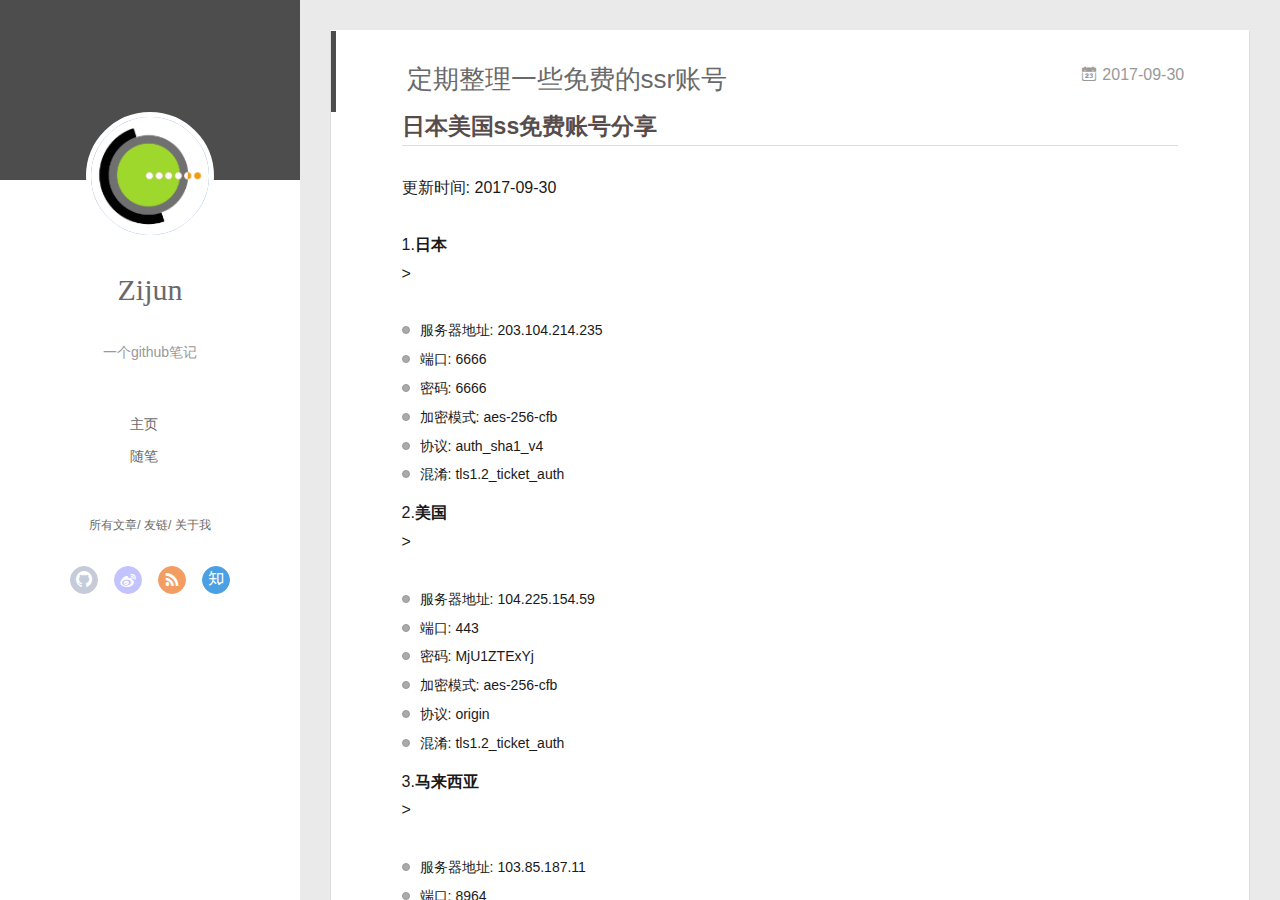
==== index.html @ 768ba84d "Site updated: 2017-09-30 10:53:04" ====
<!DOCTYPE html>
<html>
<head>
  <meta charset="utf-8">
  
  <meta name="renderer" content="webkit">
  <meta http-equiv="X-UA-Compatible" content="IE=edge" >
  <link rel="dns-prefetch" href="http://zijun.space">
  <title>Zijun&#39;s Blog</title>
  <meta name="viewport" content="width=device-width, initial-scale=1, maximum-scale=1">
  <meta name="description" content="日常技术分享">
<meta property="og:type" content="website">
<meta property="og:title" content="Zijun&#39;s Blog">
<meta property="og:url" content="http://zijun.space/index.html">
<meta property="og:site_name" content="Zijun&#39;s Blog">
<meta property="og:description" content="日常技术分享">
<meta name="twitter:card" content="summary">
<meta name="twitter:title" content="Zijun&#39;s Blog">
<meta name="twitter:description" content="日常技术分享">
  
    <link rel="alternative" href="/atom.xml" title="Zijun&#39;s Blog" type="application/atom+xml">
  
  
    <link rel="icon" href="/favicon.png">
  
  <link rel="stylesheet" type="text/css" href="/./main.507b3a.css">
  <style type="text/css">
  
    #container.show {
      background: linear-gradient(200deg,#a0cfe4,#e8c37e);
    }
  </style>
  

  

</head>

<body>
  <div id="container" q-class="show:isCtnShow">
    <canvas id="anm-canvas" class="anm-canvas"></canvas>
    <div class="left-col" q-class="show:isShow">
      
<div class="overlay" style="background: #4d4d4d"></div>
<div class="intrude-less">
	<header id="header" class="inner">
		<a href="" class="profilepic">
			<img src="/images/avatar.png" class="js-avatar">
		</a>
		<hgroup>
		  <h1 class="header-author"><a href="">Zijun</a></h1>
		</hgroup>
		
		<p class="header-subtitle">一个github笔记</p>
		

		<nav class="header-menu">
			<ul>
			
				<li><a href="/">主页</a></li>
	        
				<li><a href="/tags/随笔/">随笔</a></li>
	        
			</ul>
		</nav>
		<nav class="header-smart-menu">
    		
    			
    			<a q-on="click: openSlider(e, 'innerArchive')" href="javascript:void(0)">所有文章</a>
    			
            
    			
    			<a q-on="click: openSlider(e, 'friends')" href="javascript:void(0)">友链</a>
    			
            
    			
    			<a q-on="click: openSlider(e, 'aboutme')" href="javascript:void(0)">关于我</a>
    			
            
		</nav>
		<nav class="header-nav">
			<div class="social">
				
					<a class="github" target="_blank" href="#" title="github"><i class="icon-github"></i></a>
		        
					<a class="weibo" target="_blank" href="#" title="weibo"><i class="icon-weibo"></i></a>
		        
					<a class="rss" target="_blank" href="#" title="rss"><i class="icon-rss"></i></a>
		        
					<a class="zhihu" target="_blank" href="#" title="zhihu"><i class="icon-zhihu"></i></a>
		        
			</div>
		</nav>
	</header>		
</div>

    </div>
    <div class="mid-col" q-class="show:isShow,hide:isShow|isFalse">
      
<nav id="mobile-nav">
  	<div class="overlay js-overlay" style="background: #4d4d4d"></div>
	<div class="btnctn js-mobile-btnctn">
  		<div class="slider-trigger list" q-on="click: openSlider(e)"><i class="icon icon-sort"></i></div>
	</div>
	<div class="intrude-less">
		<header id="header" class="inner">
			<div class="profilepic">
				<img src="/images/avatar.png" class="js-avatar">
			</div>
			<hgroup>
			  <h1 class="header-author js-header-author">Zijun</h1>
			</hgroup>
			
			<p class="header-subtitle"><i class="icon icon-quo-left"></i>一个github笔记<i class="icon icon-quo-right"></i></p>
			
			
			
				
			
				
			
			
			
			<nav class="header-nav">
				<div class="social">
					
						<a class="github" target="_blank" href="#" title="github"><i class="icon-github"></i></a>
			        
						<a class="weibo" target="_blank" href="#" title="weibo"><i class="icon-weibo"></i></a>
			        
						<a class="rss" target="_blank" href="#" title="rss"><i class="icon-rss"></i></a>
			        
						<a class="zhihu" target="_blank" href="#" title="zhihu"><i class="icon-zhihu"></i></a>
			        
				</div>
			</nav>

			<nav class="header-menu js-header-menu">
				<ul style="width: 50%">
				
				
					<li style="width: 50%"><a href="/">主页</a></li>
		        
					<li style="width: 50%"><a href="/tags/随笔/">随笔</a></li>
		        
				</ul>
			</nav>
		</header>				
	</div>
	<div class="mobile-mask" style="display:none" q-show="isShow"></div>
</nav>

      <div id="wrapper" class="body-wrap">
        <div class="menu-l">
          <div class="canvas-wrap">
            <canvas data-colors="#eaeaea" data-sectionHeight="100" data-contentId="js-content" id="myCanvas1" class="anm-canvas"></canvas>
          </div>
          <div id="js-content" class="content-ll">
            
  
    <article id="post-my-first-post" class="article article-type-post  article-index" itemscope itemprop="blogPost">
  <div class="article-inner">
    
      <header class="article-header">
        
  
    <h1 itemprop="name">
      <a class="article-title" href="/2017/09/30/my-first-post/">定期整理一些免费的ssr账号</a>
    </h1>
  

        
        <a href="/2017/09/30/my-first-post/" class="archive-article-date">
  	<time datetime="2017-09-30T03:11:00.000Z" itemprop="datePublished"><i class="icon-calendar icon"></i>2017-09-30</time>
</a>
        
      </header>
    
    <div class="article-entry" itemprop="articleBody">
      
        <h2 id="日本美国ss免费账号分享"><a href="#日本美国ss免费账号分享" class="headerlink" title="日本美国ss免费账号分享"></a>日本美国ss免费账号分享</h2><p>更新时间: 2017-09-30</p>
<p>1.<strong>日本</strong><br>&gt;</p>
<ul>
<li>服务器地址: 203.104.214.235</li>
<li>端口: 6666</li>
<li>密码: 6666</li>
<li>加密模式: aes-256-cfb</li>
<li>协议: auth_sha1_v4</li>
<li>混淆: tls1.2_ticket_auth</li>
</ul>
<p>2.<strong>美国</strong><br>&gt;</p>
<ul>
<li>服务器地址: 104.225.154.59</li>
<li>端口: 443</li>
<li>密码: MjU1ZTExYj</li>
<li>加密模式: aes-256-cfb</li>
<li>协议: origin</li>
<li>混淆: tls1.2_ticket_auth</li>
</ul>
<p>3.<strong>马来西亚</strong><br>&gt;</p>
<ul>
<li>服务器地址: 103.85.187.11</li>
<li>端口: 8964</li>
<li>密码: AtarashiiSekai</li>
<li>加密模式: none</li>
<li>协议: auth_chain_a</li>
<li>混淆: tls1.2_ticket_auth</li>
</ul>
<p>4.<strong>印度</strong><br>&gt;</p>
<ul>
<li>服务器地址: 139.59.94.93</li>
<li>端口: 8787</li>
<li>密码: ShitMind</li>
<li>加密模式: aes-256-cfb</li>
<li>协议: auth_sha1_v4</li>
<li>混淆: tls1.2_ticket_auth</li>
</ul>
<p>5.<strong>荷兰</strong><br>&gt;</p>
<ul>
<li>服务器地址: 146.185.135.36</li>
<li>端口: 8787</li>
<li>密码: ShitMind</li>
<li>加密模式: aes-256-cfb</li>
<li>协议: auth_sha1_v4</li>
<li>混淆: tls1.2_ticket_auth</li>
</ul>

      

      
    </div>
    <div class="article-info article-info-index">
      
      
	<div class="article-tag tagcloud">
		<i class="icon-price-tags icon"></i>
		<ul class="article-tag-list">
			 
        		<li class="article-tag-list-item">
        			<a href="javascript:void(0)" class="js-tag article-tag-list-link color3">vpn,ssr</a>
        		</li>
      		
		</ul>
	</div>

      

      
        <p class="article-more-link">
          <a class="article-more-a" href="/2017/09/30/my-first-post/">展开全文 >></a>
        </p>
      

      
      <div class="clearfix"></div>
    </div>
  </div>
</article>

<aside class="wrap-side-operation">
    <div class="mod-side-operation">
        
        <div class="jump-container" id="js-jump-container" style="display:none;">
            <a href="javascript:void(0)" class="mod-side-operation__jump-to-top">
                <i class="icon-font icon-back"></i>
            </a>
            <div id="js-jump-plan-container" class="jump-plan-container" style="top: -11px;">
                <i class="icon-font icon-plane jump-plane"></i>
            </div>
        </div>
        
        
    </div>
</aside>




  
    <article id="post-hello-world" class="article article-type-post  article-index" itemscope itemprop="blogPost">
  <div class="article-inner">
    
      <header class="article-header">
        
  
    <h1 itemprop="name">
      <a class="article-title" href="/2017/09/21/hello-world/">Hello World</a>
    </h1>
  

        
        <a href="/2017/09/21/hello-world/" class="archive-article-date">
  	<time datetime="2017-09-21T01:28:48.505Z" itemprop="datePublished"><i class="icon-calendar icon"></i>2017-09-21</time>
</a>
        
      </header>
    
    <div class="article-entry" itemprop="articleBody">
      
        <p>Welcome to <a href="https://hexo.io/" target="_blank" rel="external">Hexo</a>! This is your very first post. Check <a href="https://hexo.io/docs/" target="_blank" rel="external">documentation</a> for more info. If you get any problems when using Hexo, you can find the answer in <a href="https://hexo.io/docs/troubleshooting.html" target="_blank" rel="external">troubleshooting</a> or you can ask me on <a href="https://github.com/hexojs/hexo/issues" target="_blank" rel="external">GitHub</a>.</p>
<h2 id="Quick-Start"><a href="#Quick-Start" class="headerlink" title="Quick Start"></a>Quick Start</h2><h3 id="Create-a-new-post"><a href="#Create-a-new-post" class="headerlink" title="Create a new post"></a>Create a new post</h3><figure class="highlight bash"><table><tr><td class="gutter"><pre><div class="line">1</div></pre></td><td class="code"><pre><div class="line">$ hexo new <span class="string">"My New Post"</span></div></pre></td></tr></table></figure>
<p>More info: <a href="https://hexo.io/docs/writing.html" target="_blank" rel="external">Writing</a></p>
<h3 id="Run-server"><a href="#Run-server" class="headerlink" title="Run server"></a>Run server</h3><figure class="highlight bash"><table><tr><td class="gutter"><pre><div class="line">1</div></pre></td><td class="code"><pre><div class="line">$ hexo server</div></pre></td></tr></table></figure>
<p>More info: <a href="https://hexo.io/docs/server.html" target="_blank" rel="external">Server</a></p>
<h3 id="Generate-static-files"><a href="#Generate-static-files" class="headerlink" title="Generate static files"></a>Generate static files</h3><figure class="highlight bash"><table><tr><td class="gutter"><pre><div class="line">1</div></pre></td><td class="code"><pre><div class="line">$ hexo generate</div></pre></td></tr></table></figure>
<p>More info: <a href="https://hexo.io/docs/generating.html" target="_blank" rel="external">Generating</a></p>
<h3 id="Deploy-to-remote-sites"><a href="#Deploy-to-remote-sites" class="headerlink" title="Deploy to remote sites"></a>Deploy to remote sites</h3><figure class="highlight bash"><table><tr><td class="gutter"><pre><div class="line">1</div></pre></td><td class="code"><pre><div class="line">$ hexo deploy</div></pre></td></tr></table></figure>
<p>More info: <a href="https://hexo.io/docs/deployment.html" target="_blank" rel="external">Deployment</a></p>

      

      
    </div>
    <div class="article-info article-info-index">
      
      
      

      
        <p class="article-more-link">
          <a class="article-more-a" href="/2017/09/21/hello-world/">展开全文 >></a>
        </p>
      

      
      <div class="clearfix"></div>
    </div>
  </div>
</article>

<aside class="wrap-side-operation">
    <div class="mod-side-operation">
        
        <div class="jump-container" id="js-jump-container" style="display:none;">
            <a href="javascript:void(0)" class="mod-side-operation__jump-to-top">
                <i class="icon-font icon-back"></i>
            </a>
            <div id="js-jump-plan-container" class="jump-plan-container" style="top: -11px;">
                <i class="icon-font icon-plane jump-plane"></i>
            </div>
        </div>
        
        
    </div>
</aside>




  
  


          </div>
        </div>
      </div>
      <footer id="footer">
  <div class="outer">
    <div id="footer-info">
    	<div class="footer-left">
    		&copy; 2017 Zijun
    	</div>
      	<div class="footer-right">
      		<a href="http://hexo.io/" target="_blank">Hexo</a>  Theme <a href="https://github.com/litten/hexo-theme-yilia" target="_blank">Yilia</a> by Litten
      	</div>
    </div>
  </div>
</footer>
    </div>
    <script>
	var yiliaConfig = {
		mathjax: false,
		isHome: true,
		isPost: false,
		isArchive: false,
		isTag: false,
		isCategory: false,
		open_in_new: false,
		toc_hide_index: true,
		root: "/",
		innerArchive: true,
		showTags: false
	}
</script>

<script>!function(t){function n(e){if(r[e])return r[e].exports;var i=r[e]={exports:{},id:e,loaded:!1};return t[e].call(i.exports,i,i.exports,n),i.loaded=!0,i.exports}var r={};n.m=t,n.c=r,n.p="./",n(0)}([function(t,n,r){r(195),t.exports=r(191)},function(t,n,r){var e=r(3),i=r(52),o=r(27),u=r(28),c=r(53),f="prototype",a=function(t,n,r){var s,l,h,v,p=t&a.F,d=t&a.G,y=t&a.S,g=t&a.P,b=t&a.B,m=d?e:y?e[n]||(e[n]={}):(e[n]||{})[f],x=d?i:i[n]||(i[n]={}),w=x[f]||(x[f]={});d&&(r=n);for(s in r)l=!p&&m&&void 0!==m[s],h=(l?m:r)[s],v=b&&l?c(h,e):g&&"function"==typeof h?c(Function.call,h):h,m&&u(m,s,h,t&a.U),x[s]!=h&&o(x,s,v),g&&w[s]!=h&&(w[s]=h)};e.core=i,a.F=1,a.G=2,a.S=4,a.P=8,a.B=16,a.W=32,a.U=64,a.R=128,t.exports=a},function(t,n,r){var e=r(6);t.exports=function(t){if(!e(t))throw TypeError(t+" is not an object!");return t}},function(t,n){var r=t.exports="undefined"!=typeof window&&window.Math==Math?window:"undefined"!=typeof self&&self.Math==Math?self:Function("return this")();"number"==typeof __g&&(__g=r)},function(t,n){t.exports=function(t){try{return!!t()}catch(t){return!0}}},function(t,n){var r=t.exports="undefined"!=typeof window&&window.Math==Math?window:"undefined"!=typeof self&&self.Math==Math?self:Function("return this")();"number"==typeof __g&&(__g=r)},function(t,n){t.exports=function(t){return"object"==typeof t?null!==t:"function"==typeof t}},function(t,n,r){var e=r(126)("wks"),i=r(76),o=r(3).Symbol,u="function"==typeof o;(t.exports=function(t){return e[t]||(e[t]=u&&o[t]||(u?o:i)("Symbol."+t))}).store=e},function(t,n){var r={}.hasOwnProperty;t.exports=function(t,n){return r.call(t,n)}},function(t,n,r){var e=r(94),i=r(33);t.exports=function(t){return e(i(t))}},function(t,n,r){t.exports=!r(4)(function(){return 7!=Object.defineProperty({},"a",{get:function(){return 7}}).a})},function(t,n,r){var e=r(2),i=r(167),o=r(50),u=Object.defineProperty;n.f=r(10)?Object.defineProperty:function(t,n,r){if(e(t),n=o(n,!0),e(r),i)try{return u(t,n,r)}catch(t){}if("get"in r||"set"in r)throw TypeError("Accessors not supported!");return"value"in r&&(t[n]=r.value),t}},function(t,n,r){t.exports=!r(18)(function(){return 7!=Object.defineProperty({},"a",{get:function(){return 7}}).a})},function(t,n,r){var e=r(14),i=r(22);t.exports=r(12)?function(t,n,r){return e.f(t,n,i(1,r))}:function(t,n,r){return t[n]=r,t}},function(t,n,r){var e=r(20),i=r(58),o=r(42),u=Object.defineProperty;n.f=r(12)?Object.defineProperty:function(t,n,r){if(e(t),n=o(n,!0),e(r),i)try{return u(t,n,r)}catch(t){}if("get"in r||"set"in r)throw TypeError("Accessors not supported!");return"value"in r&&(t[n]=r.value),t}},function(t,n,r){var e=r(40)("wks"),i=r(23),o=r(5).Symbol,u="function"==typeof o;(t.exports=function(t){return e[t]||(e[t]=u&&o[t]||(u?o:i)("Symbol."+t))}).store=e},function(t,n,r){var e=r(67),i=Math.min;t.exports=function(t){return t>0?i(e(t),9007199254740991):0}},function(t,n,r){var e=r(46);t.exports=function(t){return Object(e(t))}},function(t,n){t.exports=function(t){try{return!!t()}catch(t){return!0}}},function(t,n,r){var e=r(63),i=r(34);t.exports=Object.keys||function(t){return e(t,i)}},function(t,n,r){var e=r(21);t.exports=function(t){if(!e(t))throw TypeError(t+" is not an object!");return t}},function(t,n){t.exports=function(t){return"object"==typeof t?null!==t:"function"==typeof t}},function(t,n){t.exports=function(t,n){return{enumerable:!(1&t),configurable:!(2&t),writable:!(4&t),value:n}}},function(t,n){var r=0,e=Math.random();t.exports=function(t){return"Symbol(".concat(void 0===t?"":t,")_",(++r+e).toString(36))}},function(t,n){var r={}.hasOwnProperty;t.exports=function(t,n){return r.call(t,n)}},function(t,n){var r=t.exports={version:"2.4.0"};"number"==typeof __e&&(__e=r)},function(t,n){t.exports=function(t){if("function"!=typeof t)throw TypeError(t+" is not a function!");return t}},function(t,n,r){var e=r(11),i=r(66);t.exports=r(10)?function(t,n,r){return e.f(t,n,i(1,r))}:function(t,n,r){return t[n]=r,t}},function(t,n,r){var e=r(3),i=r(27),o=r(24),u=r(76)("src"),c="toString",f=Function[c],a=(""+f).split(c);r(52).inspectSource=function(t){return f.call(t)},(t.exports=function(t,n,r,c){var f="function"==typeof r;f&&(o(r,"name")||i(r,"name",n)),t[n]!==r&&(f&&(o(r,u)||i(r,u,t[n]?""+t[n]:a.join(String(n)))),t===e?t[n]=r:c?t[n]?t[n]=r:i(t,n,r):(delete t[n],i(t,n,r)))})(Function.prototype,c,function(){return"function"==typeof this&&this[u]||f.call(this)})},function(t,n,r){var e=r(1),i=r(4),o=r(46),u=function(t,n,r,e){var i=String(o(t)),u="<"+n;return""!==r&&(u+=" "+r+'="'+String(e).replace(/"/g,"&quot;")+'"'),u+">"+i+"</"+n+">"};t.exports=function(t,n){var r={};r[t]=n(u),e(e.P+e.F*i(function(){var n=""[t]('"');return n!==n.toLowerCase()||n.split('"').length>3}),"String",r)}},function(t,n,r){var e=r(115),i=r(46);t.exports=function(t){return e(i(t))}},function(t,n,r){var e=r(116),i=r(66),o=r(30),u=r(50),c=r(24),f=r(167),a=Object.getOwnPropertyDescriptor;n.f=r(10)?a:function(t,n){if(t=o(t),n=u(n,!0),f)try{return a(t,n)}catch(t){}if(c(t,n))return i(!e.f.call(t,n),t[n])}},function(t,n,r){var e=r(24),i=r(17),o=r(145)("IE_PROTO"),u=Object.prototype;t.exports=Object.getPrototypeOf||function(t){return t=i(t),e(t,o)?t[o]:"function"==typeof t.constructor&&t instanceof t.constructor?t.constructor.prototype:t instanceof Object?u:null}},function(t,n){t.exports=function(t){if(void 0==t)throw TypeError("Can't call method on  "+t);return t}},function(t,n){t.exports="constructor,hasOwnProperty,isPrototypeOf,propertyIsEnumerable,toLocaleString,toString,valueOf".split(",")},function(t,n){t.exports={}},function(t,n){t.exports=!0},function(t,n){n.f={}.propertyIsEnumerable},function(t,n,r){var e=r(14).f,i=r(8),o=r(15)("toStringTag");t.exports=function(t,n,r){t&&!i(t=r?t:t.prototype,o)&&e(t,o,{configurable:!0,value:n})}},function(t,n,r){var e=r(40)("keys"),i=r(23);t.exports=function(t){return e[t]||(e[t]=i(t))}},function(t,n,r){var e=r(5),i="__core-js_shared__",o=e[i]||(e[i]={});t.exports=function(t){return o[t]||(o[t]={})}},function(t,n){var r=Math.ceil,e=Math.floor;t.exports=function(t){return isNaN(t=+t)?0:(t>0?e:r)(t)}},function(t,n,r){var e=r(21);t.exports=function(t,n){if(!e(t))return t;var r,i;if(n&&"function"==typeof(r=t.toString)&&!e(i=r.call(t)))return i;if("function"==typeof(r=t.valueOf)&&!e(i=r.call(t)))return i;if(!n&&"function"==typeof(r=t.toString)&&!e(i=r.call(t)))return i;throw TypeError("Can't convert object to primitive value")}},function(t,n,r){var e=r(5),i=r(25),o=r(36),u=r(44),c=r(14).f;t.exports=function(t){var n=i.Symbol||(i.Symbol=o?{}:e.Symbol||{});"_"==t.charAt(0)||t in n||c(n,t,{value:u.f(t)})}},function(t,n,r){n.f=r(15)},function(t,n){var r={}.toString;t.exports=function(t){return r.call(t).slice(8,-1)}},function(t,n){t.exports=function(t){if(void 0==t)throw TypeError("Can't call method on  "+t);return t}},function(t,n,r){var e=r(4);t.exports=function(t,n){return!!t&&e(function(){n?t.call(null,function(){},1):t.call(null)})}},function(t,n,r){var e=r(53),i=r(115),o=r(17),u=r(16),c=r(203);t.exports=function(t,n){var r=1==t,f=2==t,a=3==t,s=4==t,l=6==t,h=5==t||l,v=n||c;return function(n,c,p){for(var d,y,g=o(n),b=i(g),m=e(c,p,3),x=u(b.length),w=0,S=r?v(n,x):f?v(n,0):void 0;x>w;w++)if((h||w in b)&&(d=b[w],y=m(d,w,g),t))if(r)S[w]=y;else if(y)switch(t){case 3:return!0;case 5:return d;case 6:return w;case 2:S.push(d)}else if(s)return!1;return l?-1:a||s?s:S}}},function(t,n,r){var e=r(1),i=r(52),o=r(4);t.exports=function(t,n){var r=(i.Object||{})[t]||Object[t],u={};u[t]=n(r),e(e.S+e.F*o(function(){r(1)}),"Object",u)}},function(t,n,r){var e=r(6);t.exports=function(t,n){if(!e(t))return t;var r,i;if(n&&"function"==typeof(r=t.toString)&&!e(i=r.call(t)))return i;if("function"==typeof(r=t.valueOf)&&!e(i=r.call(t)))return i;if(!n&&"function"==typeof(r=t.toString)&&!e(i=r.call(t)))return i;throw TypeError("Can't convert object to primitive value")}},function(t,n,r){var e=r(5),i=r(25),o=r(91),u=r(13),c="prototype",f=function(t,n,r){var a,s,l,h=t&f.F,v=t&f.G,p=t&f.S,d=t&f.P,y=t&f.B,g=t&f.W,b=v?i:i[n]||(i[n]={}),m=b[c],x=v?e:p?e[n]:(e[n]||{})[c];v&&(r=n);for(a in r)(s=!h&&x&&void 0!==x[a])&&a in b||(l=s?x[a]:r[a],b[a]=v&&"function"!=typeof x[a]?r[a]:y&&s?o(l,e):g&&x[a]==l?function(t){var n=function(n,r,e){if(this instanceof t){switch(arguments.length){case 0:return new t;case 1:return new t(n);case 2:return new t(n,r)}return new t(n,r,e)}return t.apply(this,arguments)};return n[c]=t[c],n}(l):d&&"function"==typeof l?o(Function.call,l):l,d&&((b.virtual||(b.virtual={}))[a]=l,t&f.R&&m&&!m[a]&&u(m,a,l)))};f.F=1,f.G=2,f.S=4,f.P=8,f.B=16,f.W=32,f.U=64,f.R=128,t.exports=f},function(t,n){var r=t.exports={version:"2.4.0"};"number"==typeof __e&&(__e=r)},function(t,n,r){var e=r(26);t.exports=function(t,n,r){if(e(t),void 0===n)return t;switch(r){case 1:return function(r){return t.call(n,r)};case 2:return function(r,e){return t.call(n,r,e)};case 3:return function(r,e,i){return t.call(n,r,e,i)}}return function(){return t.apply(n,arguments)}}},function(t,n,r){var e=r(183),i=r(1),o=r(126)("metadata"),u=o.store||(o.store=new(r(186))),c=function(t,n,r){var i=u.get(t);if(!i){if(!r)return;u.set(t,i=new e)}var o=i.get(n);if(!o){if(!r)return;i.set(n,o=new e)}return o},f=function(t,n,r){var e=c(n,r,!1);return void 0!==e&&e.has(t)},a=function(t,n,r){var e=c(n,r,!1);return void 0===e?void 0:e.get(t)},s=function(t,n,r,e){c(r,e,!0).set(t,n)},l=function(t,n){var r=c(t,n,!1),e=[];return r&&r.forEach(function(t,n){e.push(n)}),e},h=function(t){return void 0===t||"symbol"==typeof t?t:String(t)},v=function(t){i(i.S,"Reflect",t)};t.exports={store:u,map:c,has:f,get:a,set:s,keys:l,key:h,exp:v}},function(t,n,r){"use strict";if(r(10)){var e=r(69),i=r(3),o=r(4),u=r(1),c=r(127),f=r(152),a=r(53),s=r(68),l=r(66),h=r(27),v=r(73),p=r(67),d=r(16),y=r(75),g=r(50),b=r(24),m=r(180),x=r(114),w=r(6),S=r(17),_=r(137),O=r(70),E=r(32),P=r(71).f,j=r(154),F=r(76),M=r(7),A=r(48),N=r(117),T=r(146),I=r(155),k=r(80),L=r(123),R=r(74),C=r(130),W=r(160),D=r(11),U=r(31),G=D.f,B=U.f,V=i.RangeError,z=i.TypeError,q=i.Uint8Array,K="ArrayBuffer",Y="Shared"+K,J="BYTES_PER_ELEMENT",H="prototype",$=Array[H],X=f.ArrayBuffer,Q=f.DataView,Z=A(0),tt=A(2),nt=A(3),rt=A(4),et=A(5),it=A(6),ot=N(!0),ut=N(!1),ct=I.values,ft=I.keys,at=I.entries,st=$.lastIndexOf,lt=$.reduce,ht=$.reduceRight,vt=$.join,pt=$.sort,dt=$.slice,yt=$.toString,gt=$.toLocaleString,bt=M("iterator"),mt=M("toStringTag"),xt=F("typed_constructor"),wt=F("def_constructor"),St=c.CONSTR,_t=c.TYPED,Ot=c.VIEW,Et="Wrong length!",Pt=A(1,function(t,n){return Tt(T(t,t[wt]),n)}),jt=o(function(){return 1===new q(new Uint16Array([1]).buffer)[0]}),Ft=!!q&&!!q[H].set&&o(function(){new q(1).set({})}),Mt=function(t,n){if(void 0===t)throw z(Et);var r=+t,e=d(t);if(n&&!m(r,e))throw V(Et);return e},At=function(t,n){var r=p(t);if(r<0||r%n)throw V("Wrong offset!");return r},Nt=function(t){if(w(t)&&_t in t)return t;throw z(t+" is not a typed array!")},Tt=function(t,n){if(!(w(t)&&xt in t))throw z("It is not a typed array constructor!");return new t(n)},It=function(t,n){return kt(T(t,t[wt]),n)},kt=function(t,n){for(var r=0,e=n.length,i=Tt(t,e);e>r;)i[r]=n[r++];return i},Lt=function(t,n,r){G(t,n,{get:function(){return this._d[r]}})},Rt=function(t){var n,r,e,i,o,u,c=S(t),f=arguments.length,s=f>1?arguments[1]:void 0,l=void 0!==s,h=j(c);if(void 0!=h&&!_(h)){for(u=h.call(c),e=[],n=0;!(o=u.next()).done;n++)e.push(o.value);c=e}for(l&&f>2&&(s=a(s,arguments[2],2)),n=0,r=d(c.length),i=Tt(this,r);r>n;n++)i[n]=l?s(c[n],n):c[n];return i},Ct=function(){for(var t=0,n=arguments.length,r=Tt(this,n);n>t;)r[t]=arguments[t++];return r},Wt=!!q&&o(function(){gt.call(new q(1))}),Dt=function(){return gt.apply(Wt?dt.call(Nt(this)):Nt(this),arguments)},Ut={copyWithin:function(t,n){return W.call(Nt(this),t,n,arguments.length>2?arguments[2]:void 0)},every:function(t){return rt(Nt(this),t,arguments.length>1?arguments[1]:void 0)},fill:function(t){return C.apply(Nt(this),arguments)},filter:function(t){return It(this,tt(Nt(this),t,arguments.length>1?arguments[1]:void 0))},find:function(t){return et(Nt(this),t,arguments.length>1?arguments[1]:void 0)},findIndex:function(t){return it(Nt(this),t,arguments.length>1?arguments[1]:void 0)},forEach:function(t){Z(Nt(this),t,arguments.length>1?arguments[1]:void 0)},indexOf:function(t){return ut(Nt(this),t,arguments.length>1?arguments[1]:void 0)},includes:function(t){return ot(Nt(this),t,arguments.length>1?arguments[1]:void 0)},join:function(t){return vt.apply(Nt(this),arguments)},lastIndexOf:function(t){return st.apply(Nt(this),arguments)},map:function(t){return Pt(Nt(this),t,arguments.length>1?arguments[1]:void 0)},reduce:function(t){return lt.apply(Nt(this),arguments)},reduceRight:function(t){return ht.apply(Nt(this),arguments)},reverse:function(){for(var t,n=this,r=Nt(n).length,e=Math.floor(r/2),i=0;i<e;)t=n[i],n[i++]=n[--r],n[r]=t;return n},some:function(t){return nt(Nt(this),t,arguments.length>1?arguments[1]:void 0)},sort:function(t){return pt.call(Nt(this),t)},subarray:function(t,n){var r=Nt(this),e=r.length,i=y(t,e);return new(T(r,r[wt]))(r.buffer,r.byteOffset+i*r.BYTES_PER_ELEMENT,d((void 0===n?e:y(n,e))-i))}},Gt=function(t,n){return It(this,dt.call(Nt(this),t,n))},Bt=function(t){Nt(this);var n=At(arguments[1],1),r=this.length,e=S(t),i=d(e.length),o=0;if(i+n>r)throw V(Et);for(;o<i;)this[n+o]=e[o++]},Vt={entries:function(){return at.call(Nt(this))},keys:function(){return ft.call(Nt(this))},values:function(){return ct.call(Nt(this))}},zt=function(t,n){return w(t)&&t[_t]&&"symbol"!=typeof n&&n in t&&String(+n)==String(n)},qt=function(t,n){return zt(t,n=g(n,!0))?l(2,t[n]):B(t,n)},Kt=function(t,n,r){return!(zt(t,n=g(n,!0))&&w(r)&&b(r,"value"))||b(r,"get")||b(r,"set")||r.configurable||b(r,"writable")&&!r.writable||b(r,"enumerable")&&!r.enumerable?G(t,n,r):(t[n]=r.value,t)};St||(U.f=qt,D.f=Kt),u(u.S+u.F*!St,"Object",{getOwnPropertyDescriptor:qt,defineProperty:Kt}),o(function(){yt.call({})})&&(yt=gt=function(){return vt.call(this)});var Yt=v({},Ut);v(Yt,Vt),h(Yt,bt,Vt.values),v(Yt,{slice:Gt,set:Bt,constructor:function(){},toString:yt,toLocaleString:Dt}),Lt(Yt,"buffer","b"),Lt(Yt,"byteOffset","o"),Lt(Yt,"byteLength","l"),Lt(Yt,"length","e"),G(Yt,mt,{get:function(){return this[_t]}}),t.exports=function(t,n,r,f){f=!!f;var a=t+(f?"Clamped":"")+"Array",l="Uint8Array"!=a,v="get"+t,p="set"+t,y=i[a],g=y||{},b=y&&E(y),m=!y||!c.ABV,S={},_=y&&y[H],j=function(t,r){var e=t._d;return e.v[v](r*n+e.o,jt)},F=function(t,r,e){var i=t._d;f&&(e=(e=Math.round(e))<0?0:e>255?255:255&e),i.v[p](r*n+i.o,e,jt)},M=function(t,n){G(t,n,{get:function(){return j(this,n)},set:function(t){return F(this,n,t)},enumerable:!0})};m?(y=r(function(t,r,e,i){s(t,y,a,"_d");var o,u,c,f,l=0,v=0;if(w(r)){if(!(r instanceof X||(f=x(r))==K||f==Y))return _t in r?kt(y,r):Rt.call(y,r);o=r,v=At(e,n);var p=r.byteLength;if(void 0===i){if(p%n)throw V(Et);if((u=p-v)<0)throw V(Et)}else if((u=d(i)*n)+v>p)throw V(Et);c=u/n}else c=Mt(r,!0),u=c*n,o=new X(u);for(h(t,"_d",{b:o,o:v,l:u,e:c,v:new Q(o)});l<c;)M(t,l++)}),_=y[H]=O(Yt),h(_,"constructor",y)):L(function(t){new y(null),new y(t)},!0)||(y=r(function(t,r,e,i){s(t,y,a);var o;return w(r)?r instanceof X||(o=x(r))==K||o==Y?void 0!==i?new g(r,At(e,n),i):void 0!==e?new g(r,At(e,n)):new g(r):_t in r?kt(y,r):Rt.call(y,r):new g(Mt(r,l))}),Z(b!==Function.prototype?P(g).concat(P(b)):P(g),function(t){t in y||h(y,t,g[t])}),y[H]=_,e||(_.constructor=y));var A=_[bt],N=!!A&&("values"==A.name||void 0==A.name),T=Vt.values;h(y,xt,!0),h(_,_t,a),h(_,Ot,!0),h(_,wt,y),(f?new y(1)[mt]==a:mt in _)||G(_,mt,{get:function(){return a}}),S[a]=y,u(u.G+u.W+u.F*(y!=g),S),u(u.S,a,{BYTES_PER_ELEMENT:n,from:Rt,of:Ct}),J in _||h(_,J,n),u(u.P,a,Ut),R(a),u(u.P+u.F*Ft,a,{set:Bt}),u(u.P+u.F*!N,a,Vt),u(u.P+u.F*(_.toString!=yt),a,{toString:yt}),u(u.P+u.F*o(function(){new y(1).slice()}),a,{slice:Gt}),u(u.P+u.F*(o(function(){return[1,2].toLocaleString()!=new y([1,2]).toLocaleString()})||!o(function(){_.toLocaleString.call([1,2])})),a,{toLocaleString:Dt}),k[a]=N?A:T,e||N||h(_,bt,T)}}else t.exports=function(){}},function(t,n){var r={}.toString;t.exports=function(t){return r.call(t).slice(8,-1)}},function(t,n,r){var e=r(21),i=r(5).document,o=e(i)&&e(i.createElement);t.exports=function(t){return o?i.createElement(t):{}}},function(t,n,r){t.exports=!r(12)&&!r(18)(function(){return 7!=Object.defineProperty(r(57)("div"),"a",{get:function(){return 7}}).a})},function(t,n,r){"use strict";var e=r(36),i=r(51),o=r(64),u=r(13),c=r(8),f=r(35),a=r(96),s=r(38),l=r(103),h=r(15)("iterator"),v=!([].keys&&"next"in[].keys()),p="keys",d="values",y=function(){return this};t.exports=function(t,n,r,g,b,m,x){a(r,n,g);var w,S,_,O=function(t){if(!v&&t in F)return F[t];switch(t){case p:case d:return function(){return new r(this,t)}}return function(){return new r(this,t)}},E=n+" Iterator",P=b==d,j=!1,F=t.prototype,M=F[h]||F["@@iterator"]||b&&F[b],A=M||O(b),N=b?P?O("entries"):A:void 0,T="Array"==n?F.entries||M:M;if(T&&(_=l(T.call(new t)))!==Object.prototype&&(s(_,E,!0),e||c(_,h)||u(_,h,y)),P&&M&&M.name!==d&&(j=!0,A=function(){return M.call(this)}),e&&!x||!v&&!j&&F[h]||u(F,h,A),f[n]=A,f[E]=y,b)if(w={values:P?A:O(d),keys:m?A:O(p),entries:N},x)for(S in w)S in F||o(F,S,w[S]);else i(i.P+i.F*(v||j),n,w);return w}},function(t,n,r){var e=r(20),i=r(100),o=r(34),u=r(39)("IE_PROTO"),c=function(){},f="prototype",a=function(){var t,n=r(57)("iframe"),e=o.length;for(n.style.display="none",r(93).appendChild(n),n.src="javascript:",t=n.contentWindow.document,t.open(),t.write("<script>document.F=Object<\/script>"),t.close(),a=t.F;e--;)delete a[f][o[e]];return a()};t.exports=Object.create||function(t,n){var r;return null!==t?(c[f]=e(t),r=new c,c[f]=null,r[u]=t):r=a(),void 0===n?r:i(r,n)}},function(t,n,r){var e=r(63),i=r(34).concat("length","prototype");n.f=Object.getOwnPropertyNames||function(t){return e(t,i)}},function(t,n){n.f=Object.getOwnPropertySymbols},function(t,n,r){var e=r(8),i=r(9),o=r(90)(!1),u=r(39)("IE_PROTO");t.exports=function(t,n){var r,c=i(t),f=0,a=[];for(r in c)r!=u&&e(c,r)&&a.push(r);for(;n.length>f;)e(c,r=n[f++])&&(~o(a,r)||a.push(r));return a}},function(t,n,r){t.exports=r(13)},function(t,n,r){var e=r(76)("meta"),i=r(6),o=r(24),u=r(11).f,c=0,f=Object.isExtensible||function(){return!0},a=!r(4)(function(){return f(Object.preventExtensions({}))}),s=function(t){u(t,e,{value:{i:"O"+ ++c,w:{}}})},l=function(t,n){if(!i(t))return"symbol"==typeof t?t:("string"==typeof t?"S":"P")+t;if(!o(t,e)){if(!f(t))return"F";if(!n)return"E";s(t)}return t[e].i},h=function(t,n){if(!o(t,e)){if(!f(t))return!0;if(!n)return!1;s(t)}return t[e].w},v=function(t){return a&&p.NEED&&f(t)&&!o(t,e)&&s(t),t},p=t.exports={KEY:e,NEED:!1,fastKey:l,getWeak:h,onFreeze:v}},function(t,n){t.exports=function(t,n){return{enumerable:!(1&t),configurable:!(2&t),writable:!(4&t),value:n}}},function(t,n){var r=Math.ceil,e=Math.floor;t.exports=function(t){return isNaN(t=+t)?0:(t>0?e:r)(t)}},function(t,n){t.exports=function(t,n,r,e){if(!(t instanceof n)||void 0!==e&&e in t)throw TypeError(r+": incorrect invocation!");return t}},function(t,n){t.exports=!1},function(t,n,r){var e=r(2),i=r(173),o=r(133),u=r(145)("IE_PROTO"),c=function(){},f="prototype",a=function(){var t,n=r(132)("iframe"),e=o.length;for(n.style.display="none",r(135).appendChild(n),n.src="javascript:",t=n.contentWindow.document,t.open(),t.write("<script>document.F=Object<\/script>"),t.close(),a=t.F;e--;)delete a[f][o[e]];return a()};t.exports=Object.create||function(t,n){var r;return null!==t?(c[f]=e(t),r=new c,c[f]=null,r[u]=t):r=a(),void 0===n?r:i(r,n)}},function(t,n,r){var e=r(175),i=r(133).concat("length","prototype");n.f=Object.getOwnPropertyNames||function(t){return e(t,i)}},function(t,n,r){var e=r(175),i=r(133);t.exports=Object.keys||function(t){return e(t,i)}},function(t,n,r){var e=r(28);t.exports=function(t,n,r){for(var i in n)e(t,i,n[i],r);return t}},function(t,n,r){"use strict";var e=r(3),i=r(11),o=r(10),u=r(7)("species");t.exports=function(t){var n=e[t];o&&n&&!n[u]&&i.f(n,u,{configurable:!0,get:function(){return this}})}},function(t,n,r){var e=r(67),i=Math.max,o=Math.min;t.exports=function(t,n){return t=e(t),t<0?i(t+n,0):o(t,n)}},function(t,n){var r=0,e=Math.random();t.exports=function(t){return"Symbol(".concat(void 0===t?"":t,")_",(++r+e).toString(36))}},function(t,n,r){var e=r(33);t.exports=function(t){return Object(e(t))}},function(t,n,r){var e=r(7)("unscopables"),i=Array.prototype;void 0==i[e]&&r(27)(i,e,{}),t.exports=function(t){i[e][t]=!0}},function(t,n,r){var e=r(53),i=r(169),o=r(137),u=r(2),c=r(16),f=r(154),a={},s={},n=t.exports=function(t,n,r,l,h){var v,p,d,y,g=h?function(){return t}:f(t),b=e(r,l,n?2:1),m=0;if("function"!=typeof g)throw TypeError(t+" is not iterable!");if(o(g)){for(v=c(t.length);v>m;m++)if((y=n?b(u(p=t[m])[0],p[1]):b(t[m]))===a||y===s)return y}else for(d=g.call(t);!(p=d.next()).done;)if((y=i(d,b,p.value,n))===a||y===s)return y};n.BREAK=a,n.RETURN=s},function(t,n){t.exports={}},function(t,n,r){var e=r(11).f,i=r(24),o=r(7)("toStringTag");t.exports=function(t,n,r){t&&!i(t=r?t:t.prototype,o)&&e(t,o,{configurable:!0,value:n})}},function(t,n,r){var e=r(1),i=r(46),o=r(4),u=r(150),c="["+u+"]",f="​",a=RegExp("^"+c+c+"*"),s=RegExp(c+c+"*$"),l=function(t,n,r){var i={},c=o(function(){return!!u[t]()||f[t]()!=f}),a=i[t]=c?n(h):u[t];r&&(i[r]=a),e(e.P+e.F*c,"String",i)},h=l.trim=function(t,n){return t=String(i(t)),1&n&&(t=t.replace(a,"")),2&n&&(t=t.replace(s,"")),t};t.exports=l},function(t,n,r){t.exports={default:r(86),__esModule:!0}},function(t,n,r){t.exports={default:r(87),__esModule:!0}},function(t,n,r){"use strict";function e(t){return t&&t.__esModule?t:{default:t}}n.__esModule=!0;var i=r(84),o=e(i),u=r(83),c=e(u),f="function"==typeof c.default&&"symbol"==typeof o.default?function(t){return typeof t}:function(t){return t&&"function"==typeof c.default&&t.constructor===c.default&&t!==c.default.prototype?"symbol":typeof t};n.default="function"==typeof c.default&&"symbol"===f(o.default)?function(t){return void 0===t?"undefined":f(t)}:function(t){return t&&"function"==typeof c.default&&t.constructor===c.default&&t!==c.default.prototype?"symbol":void 0===t?"undefined":f(t)}},function(t,n,r){r(110),r(108),r(111),r(112),t.exports=r(25).Symbol},function(t,n,r){r(109),r(113),t.exports=r(44).f("iterator")},function(t,n){t.exports=function(t){if("function"!=typeof t)throw TypeError(t+" is not a function!");return t}},function(t,n){t.exports=function(){}},function(t,n,r){var e=r(9),i=r(106),o=r(105);t.exports=function(t){return function(n,r,u){var c,f=e(n),a=i(f.length),s=o(u,a);if(t&&r!=r){for(;a>s;)if((c=f[s++])!=c)return!0}else for(;a>s;s++)if((t||s in f)&&f[s]===r)return t||s||0;return!t&&-1}}},function(t,n,r){var e=r(88);t.exports=function(t,n,r){if(e(t),void 0===n)return t;switch(r){case 1:return function(r){return t.call(n,r)};case 2:return function(r,e){return t.call(n,r,e)};case 3:return function(r,e,i){return t.call(n,r,e,i)}}return function(){return t.apply(n,arguments)}}},function(t,n,r){var e=r(19),i=r(62),o=r(37);t.exports=function(t){var n=e(t),r=i.f;if(r)for(var u,c=r(t),f=o.f,a=0;c.length>a;)f.call(t,u=c[a++])&&n.push(u);return n}},function(t,n,r){t.exports=r(5).document&&document.documentElement},function(t,n,r){var e=r(56);t.exports=Object("z").propertyIsEnumerable(0)?Object:function(t){return"String"==e(t)?t.split(""):Object(t)}},function(t,n,r){var e=r(56);t.exports=Array.isArray||function(t){return"Array"==e(t)}},function(t,n,r){"use strict";var e=r(60),i=r(22),o=r(38),u={};r(13)(u,r(15)("iterator"),function(){return this}),t.exports=function(t,n,r){t.prototype=e(u,{next:i(1,r)}),o(t,n+" Iterator")}},function(t,n){t.exports=function(t,n){return{value:n,done:!!t}}},function(t,n,r){var e=r(19),i=r(9);t.exports=function(t,n){for(var r,o=i(t),u=e(o),c=u.length,f=0;c>f;)if(o[r=u[f++]]===n)return r}},function(t,n,r){var e=r(23)("meta"),i=r(21),o=r(8),u=r(14).f,c=0,f=Object.isExtensible||function(){return!0},a=!r(18)(function(){return f(Object.preventExtensions({}))}),s=function(t){u(t,e,{value:{i:"O"+ ++c,w:{}}})},l=function(t,n){if(!i(t))return"symbol"==typeof t?t:("string"==typeof t?"S":"P")+t;if(!o(t,e)){if(!f(t))return"F";if(!n)return"E";s(t)}return t[e].i},h=function(t,n){if(!o(t,e)){if(!f(t))return!0;if(!n)return!1;s(t)}return t[e].w},v=function(t){return a&&p.NEED&&f(t)&&!o(t,e)&&s(t),t},p=t.exports={KEY:e,NEED:!1,fastKey:l,getWeak:h,onFreeze:v}},function(t,n,r){var e=r(14),i=r(20),o=r(19);t.exports=r(12)?Object.defineProperties:function(t,n){i(t);for(var r,u=o(n),c=u.length,f=0;c>f;)e.f(t,r=u[f++],n[r]);return t}},function(t,n,r){var e=r(37),i=r(22),o=r(9),u=r(42),c=r(8),f=r(58),a=Object.getOwnPropertyDescriptor;n.f=r(12)?a:function(t,n){if(t=o(t),n=u(n,!0),f)try{return a(t,n)}catch(t){}if(c(t,n))return i(!e.f.call(t,n),t[n])}},function(t,n,r){var e=r(9),i=r(61).f,o={}.toString,u="object"==typeof window&&window&&Object.getOwnPropertyNames?Object.getOwnPropertyNames(window):[],c=function(t){try{return i(t)}catch(t){return u.slice()}};t.exports.f=function(t){return u&&"[object Window]"==o.call(t)?c(t):i(e(t))}},function(t,n,r){var e=r(8),i=r(77),o=r(39)("IE_PROTO"),u=Object.prototype;t.exports=Object.getPrototypeOf||function(t){return t=i(t),e(t,o)?t[o]:"function"==typeof t.constructor&&t instanceof t.constructor?t.constructor.prototype:t instanceof Object?u:null}},function(t,n,r){var e=r(41),i=r(33);t.exports=function(t){return function(n,r){var o,u,c=String(i(n)),f=e(r),a=c.length;return f<0||f>=a?t?"":void 0:(o=c.charCodeAt(f),o<55296||o>56319||f+1===a||(u=c.charCodeAt(f+1))<56320||u>57343?t?c.charAt(f):o:t?c.slice(f,f+2):u-56320+(o-55296<<10)+65536)}}},function(t,n,r){var e=r(41),i=Math.max,o=Math.min;t.exports=function(t,n){return t=e(t),t<0?i(t+n,0):o(t,n)}},function(t,n,r){var e=r(41),i=Math.min;t.exports=function(t){return t>0?i(e(t),9007199254740991):0}},function(t,n,r){"use strict";var e=r(89),i=r(97),o=r(35),u=r(9);t.exports=r(59)(Array,"Array",function(t,n){this._t=u(t),this._i=0,this._k=n},function(){var t=this._t,n=this._k,r=this._i++;return!t||r>=t.length?(this._t=void 0,i(1)):"keys"==n?i(0,r):"values"==n?i(0,t[r]):i(0,[r,t[r]])},"values"),o.Arguments=o.Array,e("keys"),e("values"),e("entries")},function(t,n){},function(t,n,r){"use strict";var e=r(104)(!0);r(59)(String,"String",function(t){this._t=String(t),this._i=0},function(){var t,n=this._t,r=this._i;return r>=n.length?{value:void 0,done:!0}:(t=e(n,r),this._i+=t.length,{value:t,done:!1})})},function(t,n,r){"use strict";var e=r(5),i=r(8),o=r(12),u=r(51),c=r(64),f=r(99).KEY,a=r(18),s=r(40),l=r(38),h=r(23),v=r(15),p=r(44),d=r(43),y=r(98),g=r(92),b=r(95),m=r(20),x=r(9),w=r(42),S=r(22),_=r(60),O=r(102),E=r(101),P=r(14),j=r(19),F=E.f,M=P.f,A=O.f,N=e.Symbol,T=e.JSON,I=T&&T.stringify,k="prototype",L=v("_hidden"),R=v("toPrimitive"),C={}.propertyIsEnumerable,W=s("symbol-registry"),D=s("symbols"),U=s("op-symbols"),G=Object[k],B="function"==typeof N,V=e.QObject,z=!V||!V[k]||!V[k].findChild,q=o&&a(function(){return 7!=_(M({},"a",{get:function(){return M(this,"a",{value:7}).a}})).a})?function(t,n,r){var e=F(G,n);e&&delete G[n],M(t,n,r),e&&t!==G&&M(G,n,e)}:M,K=function(t){var n=D[t]=_(N[k]);return n._k=t,n},Y=B&&"symbol"==typeof N.iterator?function(t){return"symbol"==typeof t}:function(t){return t instanceof N},J=function(t,n,r){return t===G&&J(U,n,r),m(t),n=w(n,!0),m(r),i(D,n)?(r.enumerable?(i(t,L)&&t[L][n]&&(t[L][n]=!1),r=_(r,{enumerable:S(0,!1)})):(i(t,L)||M(t,L,S(1,{})),t[L][n]=!0),q(t,n,r)):M(t,n,r)},H=function(t,n){m(t);for(var r,e=g(n=x(n)),i=0,o=e.length;o>i;)J(t,r=e[i++],n[r]);return t},$=function(t,n){return void 0===n?_(t):H(_(t),n)},X=function(t){var n=C.call(this,t=w(t,!0));return!(this===G&&i(D,t)&&!i(U,t))&&(!(n||!i(this,t)||!i(D,t)||i(this,L)&&this[L][t])||n)},Q=function(t,n){if(t=x(t),n=w(n,!0),t!==G||!i(D,n)||i(U,n)){var r=F(t,n);return!r||!i(D,n)||i(t,L)&&t[L][n]||(r.enumerable=!0),r}},Z=function(t){for(var n,r=A(x(t)),e=[],o=0;r.length>o;)i(D,n=r[o++])||n==L||n==f||e.push(n);return e},tt=function(t){for(var n,r=t===G,e=A(r?U:x(t)),o=[],u=0;e.length>u;)!i(D,n=e[u++])||r&&!i(G,n)||o.push(D[n]);return o};B||(N=function(){if(this instanceof N)throw TypeError("Symbol is not a constructor!");var t=h(arguments.length>0?arguments[0]:void 0),n=function(r){this===G&&n.call(U,r),i(this,L)&&i(this[L],t)&&(this[L][t]=!1),q(this,t,S(1,r))};return o&&z&&q(G,t,{configurable:!0,set:n}),K(t)},c(N[k],"toString",function(){return this._k}),E.f=Q,P.f=J,r(61).f=O.f=Z,r(37).f=X,r(62).f=tt,o&&!r(36)&&c(G,"propertyIsEnumerable",X,!0),p.f=function(t){return K(v(t))}),u(u.G+u.W+u.F*!B,{Symbol:N});for(var nt="hasInstance,isConcatSpreadable,iterator,match,replace,search,species,split,toPrimitive,toStringTag,unscopables".split(","),rt=0;nt.length>rt;)v(nt[rt++]);for(var nt=j(v.store),rt=0;nt.length>rt;)d(nt[rt++]);u(u.S+u.F*!B,"Symbol",{for:function(t){return i(W,t+="")?W[t]:W[t]=N(t)},keyFor:function(t){if(Y(t))return y(W,t);throw TypeError(t+" is not a symbol!")},useSetter:function(){z=!0},useSimple:function(){z=!1}}),u(u.S+u.F*!B,"Object",{create:$,defineProperty:J,defineProperties:H,getOwnPropertyDescriptor:Q,getOwnPropertyNames:Z,getOwnPropertySymbols:tt}),T&&u(u.S+u.F*(!B||a(function(){var t=N();return"[null]"!=I([t])||"{}"!=I({a:t})||"{}"!=I(Object(t))})),"JSON",{stringify:function(t){if(void 0!==t&&!Y(t)){for(var n,r,e=[t],i=1;arguments.length>i;)e.push(arguments[i++]);return n=e[1],"function"==typeof n&&(r=n),!r&&b(n)||(n=function(t,n){if(r&&(n=r.call(this,t,n)),!Y(n))return n}),e[1]=n,I.apply(T,e)}}}),N[k][R]||r(13)(N[k],R,N[k].valueOf),l(N,"Symbol"),l(Math,"Math",!0),l(e.JSON,"JSON",!0)},function(t,n,r){r(43)("asyncIterator")},function(t,n,r){r(43)("observable")},function(t,n,r){r(107);for(var e=r(5),i=r(13),o=r(35),u=r(15)("toStringTag"),c=["NodeList","DOMTokenList","MediaList","StyleSheetList","CSSRuleList"],f=0;f<5;f++){var a=c[f],s=e[a],l=s&&s.prototype;l&&!l[u]&&i(l,u,a),o[a]=o.Array}},function(t,n,r){var e=r(45),i=r(7)("toStringTag"),o="Arguments"==e(function(){return arguments}()),u=function(t,n){try{return t[n]}catch(t){}};t.exports=function(t){var n,r,c;return void 0===t?"Undefined":null===t?"Null":"string"==typeof(r=u(n=Object(t),i))?r:o?e(n):"Object"==(c=e(n))&&"function"==typeof n.callee?"Arguments":c}},function(t,n,r){var e=r(45);t.exports=Object("z").propertyIsEnumerable(0)?Object:function(t){return"String"==e(t)?t.split(""):Object(t)}},function(t,n){n.f={}.propertyIsEnumerable},function(t,n,r){var e=r(30),i=r(16),o=r(75);t.exports=function(t){return function(n,r,u){var c,f=e(n),a=i(f.length),s=o(u,a);if(t&&r!=r){for(;a>s;)if((c=f[s++])!=c)return!0}else for(;a>s;s++)if((t||s in f)&&f[s]===r)return t||s||0;return!t&&-1}}},function(t,n,r){"use strict";var e=r(3),i=r(1),o=r(28),u=r(73),c=r(65),f=r(79),a=r(68),s=r(6),l=r(4),h=r(123),v=r(81),p=r(136);t.exports=function(t,n,r,d,y,g){var b=e[t],m=b,x=y?"set":"add",w=m&&m.prototype,S={},_=function(t){var n=w[t];o(w,t,"delete"==t?function(t){return!(g&&!s(t))&&n.call(this,0===t?0:t)}:"has"==t?function(t){return!(g&&!s(t))&&n.call(this,0===t?0:t)}:"get"==t?function(t){return g&&!s(t)?void 0:n.call(this,0===t?0:t)}:"add"==t?function(t){return n.call(this,0===t?0:t),this}:function(t,r){return n.call(this,0===t?0:t,r),this})};if("function"==typeof m&&(g||w.forEach&&!l(function(){(new m).entries().next()}))){var O=new m,E=O[x](g?{}:-0,1)!=O,P=l(function(){O.has(1)}),j=h(function(t){new m(t)}),F=!g&&l(function(){for(var t=new m,n=5;n--;)t[x](n,n);return!t.has(-0)});j||(m=n(function(n,r){a(n,m,t);var e=p(new b,n,m);return void 0!=r&&f(r,y,e[x],e),e}),m.prototype=w,w.constructor=m),(P||F)&&(_("delete"),_("has"),y&&_("get")),(F||E)&&_(x),g&&w.clear&&delete w.clear}else m=d.getConstructor(n,t,y,x),u(m.prototype,r),c.NEED=!0;return v(m,t),S[t]=m,i(i.G+i.W+i.F*(m!=b),S),g||d.setStrong(m,t,y),m}},function(t,n,r){"use strict";var e=r(27),i=r(28),o=r(4),u=r(46),c=r(7);t.exports=function(t,n,r){var f=c(t),a=r(u,f,""[t]),s=a[0],l=a[1];o(function(){var n={};return n[f]=function(){return 7},7!=""[t](n)})&&(i(String.prototype,t,s),e(RegExp.prototype,f,2==n?function(t,n){return l.call(t,this,n)}:function(t){return l.call(t,this)}))}
},function(t,n,r){"use strict";var e=r(2);t.exports=function(){var t=e(this),n="";return t.global&&(n+="g"),t.ignoreCase&&(n+="i"),t.multiline&&(n+="m"),t.unicode&&(n+="u"),t.sticky&&(n+="y"),n}},function(t,n){t.exports=function(t,n,r){var e=void 0===r;switch(n.length){case 0:return e?t():t.call(r);case 1:return e?t(n[0]):t.call(r,n[0]);case 2:return e?t(n[0],n[1]):t.call(r,n[0],n[1]);case 3:return e?t(n[0],n[1],n[2]):t.call(r,n[0],n[1],n[2]);case 4:return e?t(n[0],n[1],n[2],n[3]):t.call(r,n[0],n[1],n[2],n[3])}return t.apply(r,n)}},function(t,n,r){var e=r(6),i=r(45),o=r(7)("match");t.exports=function(t){var n;return e(t)&&(void 0!==(n=t[o])?!!n:"RegExp"==i(t))}},function(t,n,r){var e=r(7)("iterator"),i=!1;try{var o=[7][e]();o.return=function(){i=!0},Array.from(o,function(){throw 2})}catch(t){}t.exports=function(t,n){if(!n&&!i)return!1;var r=!1;try{var o=[7],u=o[e]();u.next=function(){return{done:r=!0}},o[e]=function(){return u},t(o)}catch(t){}return r}},function(t,n,r){t.exports=r(69)||!r(4)(function(){var t=Math.random();__defineSetter__.call(null,t,function(){}),delete r(3)[t]})},function(t,n){n.f=Object.getOwnPropertySymbols},function(t,n,r){var e=r(3),i="__core-js_shared__",o=e[i]||(e[i]={});t.exports=function(t){return o[t]||(o[t]={})}},function(t,n,r){for(var e,i=r(3),o=r(27),u=r(76),c=u("typed_array"),f=u("view"),a=!(!i.ArrayBuffer||!i.DataView),s=a,l=0,h="Int8Array,Uint8Array,Uint8ClampedArray,Int16Array,Uint16Array,Int32Array,Uint32Array,Float32Array,Float64Array".split(",");l<9;)(e=i[h[l++]])?(o(e.prototype,c,!0),o(e.prototype,f,!0)):s=!1;t.exports={ABV:a,CONSTR:s,TYPED:c,VIEW:f}},function(t,n){"use strict";var r={versions:function(){var t=window.navigator.userAgent;return{trident:t.indexOf("Trident")>-1,presto:t.indexOf("Presto")>-1,webKit:t.indexOf("AppleWebKit")>-1,gecko:t.indexOf("Gecko")>-1&&-1==t.indexOf("KHTML"),mobile:!!t.match(/AppleWebKit.*Mobile.*/),ios:!!t.match(/\(i[^;]+;( U;)? CPU.+Mac OS X/),android:t.indexOf("Android")>-1||t.indexOf("Linux")>-1,iPhone:t.indexOf("iPhone")>-1||t.indexOf("Mac")>-1,iPad:t.indexOf("iPad")>-1,webApp:-1==t.indexOf("Safari"),weixin:-1==t.indexOf("MicroMessenger")}}()};t.exports=r},function(t,n,r){"use strict";var e=r(85),i=function(t){return t&&t.__esModule?t:{default:t}}(e),o=function(){function t(t,n,e){return n||e?String.fromCharCode(n||e):r[t]||t}function n(t){return e[t]}var r={"&quot;":'"',"&lt;":"<","&gt;":">","&amp;":"&","&nbsp;":" "},e={};for(var u in r)e[r[u]]=u;return r["&apos;"]="'",e["'"]="&#39;",{encode:function(t){return t?(""+t).replace(/['<> "&]/g,n).replace(/\r?\n/g,"<br/>").replace(/\s/g,"&nbsp;"):""},decode:function(n){return n?(""+n).replace(/<br\s*\/?>/gi,"\n").replace(/&quot;|&lt;|&gt;|&amp;|&nbsp;|&apos;|&#(\d+);|&#(\d+)/g,t).replace(/\u00a0/g," "):""},encodeBase16:function(t){if(!t)return t;t+="";for(var n=[],r=0,e=t.length;e>r;r++)n.push(t.charCodeAt(r).toString(16).toUpperCase());return n.join("")},encodeBase16forJSON:function(t){if(!t)return t;t=t.replace(/[\u4E00-\u9FBF]/gi,function(t){return escape(t).replace("%u","\\u")});for(var n=[],r=0,e=t.length;e>r;r++)n.push(t.charCodeAt(r).toString(16).toUpperCase());return n.join("")},decodeBase16:function(t){if(!t)return t;t+="";for(var n=[],r=0,e=t.length;e>r;r+=2)n.push(String.fromCharCode("0x"+t.slice(r,r+2)));return n.join("")},encodeObject:function(t){if(t instanceof Array)for(var n=0,r=t.length;r>n;n++)t[n]=o.encodeObject(t[n]);else if("object"==(void 0===t?"undefined":(0,i.default)(t)))for(var e in t)t[e]=o.encodeObject(t[e]);else if("string"==typeof t)return o.encode(t);return t},loadScript:function(t){var n=document.createElement("script");document.getElementsByTagName("body")[0].appendChild(n),n.setAttribute("src",t)},addLoadEvent:function(t){var n=window.onload;"function"!=typeof window.onload?window.onload=t:window.onload=function(){n(),t()}}}}();t.exports=o},function(t,n,r){"use strict";var e=r(17),i=r(75),o=r(16);t.exports=function(t){for(var n=e(this),r=o(n.length),u=arguments.length,c=i(u>1?arguments[1]:void 0,r),f=u>2?arguments[2]:void 0,a=void 0===f?r:i(f,r);a>c;)n[c++]=t;return n}},function(t,n,r){"use strict";var e=r(11),i=r(66);t.exports=function(t,n,r){n in t?e.f(t,n,i(0,r)):t[n]=r}},function(t,n,r){var e=r(6),i=r(3).document,o=e(i)&&e(i.createElement);t.exports=function(t){return o?i.createElement(t):{}}},function(t,n){t.exports="constructor,hasOwnProperty,isPrototypeOf,propertyIsEnumerable,toLocaleString,toString,valueOf".split(",")},function(t,n,r){var e=r(7)("match");t.exports=function(t){var n=/./;try{"/./"[t](n)}catch(r){try{return n[e]=!1,!"/./"[t](n)}catch(t){}}return!0}},function(t,n,r){t.exports=r(3).document&&document.documentElement},function(t,n,r){var e=r(6),i=r(144).set;t.exports=function(t,n,r){var o,u=n.constructor;return u!==r&&"function"==typeof u&&(o=u.prototype)!==r.prototype&&e(o)&&i&&i(t,o),t}},function(t,n,r){var e=r(80),i=r(7)("iterator"),o=Array.prototype;t.exports=function(t){return void 0!==t&&(e.Array===t||o[i]===t)}},function(t,n,r){var e=r(45);t.exports=Array.isArray||function(t){return"Array"==e(t)}},function(t,n,r){"use strict";var e=r(70),i=r(66),o=r(81),u={};r(27)(u,r(7)("iterator"),function(){return this}),t.exports=function(t,n,r){t.prototype=e(u,{next:i(1,r)}),o(t,n+" Iterator")}},function(t,n,r){"use strict";var e=r(69),i=r(1),o=r(28),u=r(27),c=r(24),f=r(80),a=r(139),s=r(81),l=r(32),h=r(7)("iterator"),v=!([].keys&&"next"in[].keys()),p="keys",d="values",y=function(){return this};t.exports=function(t,n,r,g,b,m,x){a(r,n,g);var w,S,_,O=function(t){if(!v&&t in F)return F[t];switch(t){case p:case d:return function(){return new r(this,t)}}return function(){return new r(this,t)}},E=n+" Iterator",P=b==d,j=!1,F=t.prototype,M=F[h]||F["@@iterator"]||b&&F[b],A=M||O(b),N=b?P?O("entries"):A:void 0,T="Array"==n?F.entries||M:M;if(T&&(_=l(T.call(new t)))!==Object.prototype&&(s(_,E,!0),e||c(_,h)||u(_,h,y)),P&&M&&M.name!==d&&(j=!0,A=function(){return M.call(this)}),e&&!x||!v&&!j&&F[h]||u(F,h,A),f[n]=A,f[E]=y,b)if(w={values:P?A:O(d),keys:m?A:O(p),entries:N},x)for(S in w)S in F||o(F,S,w[S]);else i(i.P+i.F*(v||j),n,w);return w}},function(t,n){var r=Math.expm1;t.exports=!r||r(10)>22025.465794806718||r(10)<22025.465794806718||-2e-17!=r(-2e-17)?function(t){return 0==(t=+t)?t:t>-1e-6&&t<1e-6?t+t*t/2:Math.exp(t)-1}:r},function(t,n){t.exports=Math.sign||function(t){return 0==(t=+t)||t!=t?t:t<0?-1:1}},function(t,n,r){var e=r(3),i=r(151).set,o=e.MutationObserver||e.WebKitMutationObserver,u=e.process,c=e.Promise,f="process"==r(45)(u);t.exports=function(){var t,n,r,a=function(){var e,i;for(f&&(e=u.domain)&&e.exit();t;){i=t.fn,t=t.next;try{i()}catch(e){throw t?r():n=void 0,e}}n=void 0,e&&e.enter()};if(f)r=function(){u.nextTick(a)};else if(o){var s=!0,l=document.createTextNode("");new o(a).observe(l,{characterData:!0}),r=function(){l.data=s=!s}}else if(c&&c.resolve){var h=c.resolve();r=function(){h.then(a)}}else r=function(){i.call(e,a)};return function(e){var i={fn:e,next:void 0};n&&(n.next=i),t||(t=i,r()),n=i}}},function(t,n,r){var e=r(6),i=r(2),o=function(t,n){if(i(t),!e(n)&&null!==n)throw TypeError(n+": can't set as prototype!")};t.exports={set:Object.setPrototypeOf||("__proto__"in{}?function(t,n,e){try{e=r(53)(Function.call,r(31).f(Object.prototype,"__proto__").set,2),e(t,[]),n=!(t instanceof Array)}catch(t){n=!0}return function(t,r){return o(t,r),n?t.__proto__=r:e(t,r),t}}({},!1):void 0),check:o}},function(t,n,r){var e=r(126)("keys"),i=r(76);t.exports=function(t){return e[t]||(e[t]=i(t))}},function(t,n,r){var e=r(2),i=r(26),o=r(7)("species");t.exports=function(t,n){var r,u=e(t).constructor;return void 0===u||void 0==(r=e(u)[o])?n:i(r)}},function(t,n,r){var e=r(67),i=r(46);t.exports=function(t){return function(n,r){var o,u,c=String(i(n)),f=e(r),a=c.length;return f<0||f>=a?t?"":void 0:(o=c.charCodeAt(f),o<55296||o>56319||f+1===a||(u=c.charCodeAt(f+1))<56320||u>57343?t?c.charAt(f):o:t?c.slice(f,f+2):u-56320+(o-55296<<10)+65536)}}},function(t,n,r){var e=r(122),i=r(46);t.exports=function(t,n,r){if(e(n))throw TypeError("String#"+r+" doesn't accept regex!");return String(i(t))}},function(t,n,r){"use strict";var e=r(67),i=r(46);t.exports=function(t){var n=String(i(this)),r="",o=e(t);if(o<0||o==1/0)throw RangeError("Count can't be negative");for(;o>0;(o>>>=1)&&(n+=n))1&o&&(r+=n);return r}},function(t,n){t.exports="\t\n\v\f\r   ᠎             　\u2028\u2029\ufeff"},function(t,n,r){var e,i,o,u=r(53),c=r(121),f=r(135),a=r(132),s=r(3),l=s.process,h=s.setImmediate,v=s.clearImmediate,p=s.MessageChannel,d=0,y={},g="onreadystatechange",b=function(){var t=+this;if(y.hasOwnProperty(t)){var n=y[t];delete y[t],n()}},m=function(t){b.call(t.data)};h&&v||(h=function(t){for(var n=[],r=1;arguments.length>r;)n.push(arguments[r++]);return y[++d]=function(){c("function"==typeof t?t:Function(t),n)},e(d),d},v=function(t){delete y[t]},"process"==r(45)(l)?e=function(t){l.nextTick(u(b,t,1))}:p?(i=new p,o=i.port2,i.port1.onmessage=m,e=u(o.postMessage,o,1)):s.addEventListener&&"function"==typeof postMessage&&!s.importScripts?(e=function(t){s.postMessage(t+"","*")},s.addEventListener("message",m,!1)):e=g in a("script")?function(t){f.appendChild(a("script"))[g]=function(){f.removeChild(this),b.call(t)}}:function(t){setTimeout(u(b,t,1),0)}),t.exports={set:h,clear:v}},function(t,n,r){"use strict";var e=r(3),i=r(10),o=r(69),u=r(127),c=r(27),f=r(73),a=r(4),s=r(68),l=r(67),h=r(16),v=r(71).f,p=r(11).f,d=r(130),y=r(81),g="ArrayBuffer",b="DataView",m="prototype",x="Wrong length!",w="Wrong index!",S=e[g],_=e[b],O=e.Math,E=e.RangeError,P=e.Infinity,j=S,F=O.abs,M=O.pow,A=O.floor,N=O.log,T=O.LN2,I="buffer",k="byteLength",L="byteOffset",R=i?"_b":I,C=i?"_l":k,W=i?"_o":L,D=function(t,n,r){var e,i,o,u=Array(r),c=8*r-n-1,f=(1<<c)-1,a=f>>1,s=23===n?M(2,-24)-M(2,-77):0,l=0,h=t<0||0===t&&1/t<0?1:0;for(t=F(t),t!=t||t===P?(i=t!=t?1:0,e=f):(e=A(N(t)/T),t*(o=M(2,-e))<1&&(e--,o*=2),t+=e+a>=1?s/o:s*M(2,1-a),t*o>=2&&(e++,o/=2),e+a>=f?(i=0,e=f):e+a>=1?(i=(t*o-1)*M(2,n),e+=a):(i=t*M(2,a-1)*M(2,n),e=0));n>=8;u[l++]=255&i,i/=256,n-=8);for(e=e<<n|i,c+=n;c>0;u[l++]=255&e,e/=256,c-=8);return u[--l]|=128*h,u},U=function(t,n,r){var e,i=8*r-n-1,o=(1<<i)-1,u=o>>1,c=i-7,f=r-1,a=t[f--],s=127&a;for(a>>=7;c>0;s=256*s+t[f],f--,c-=8);for(e=s&(1<<-c)-1,s>>=-c,c+=n;c>0;e=256*e+t[f],f--,c-=8);if(0===s)s=1-u;else{if(s===o)return e?NaN:a?-P:P;e+=M(2,n),s-=u}return(a?-1:1)*e*M(2,s-n)},G=function(t){return t[3]<<24|t[2]<<16|t[1]<<8|t[0]},B=function(t){return[255&t]},V=function(t){return[255&t,t>>8&255]},z=function(t){return[255&t,t>>8&255,t>>16&255,t>>24&255]},q=function(t){return D(t,52,8)},K=function(t){return D(t,23,4)},Y=function(t,n,r){p(t[m],n,{get:function(){return this[r]}})},J=function(t,n,r,e){var i=+r,o=l(i);if(i!=o||o<0||o+n>t[C])throw E(w);var u=t[R]._b,c=o+t[W],f=u.slice(c,c+n);return e?f:f.reverse()},H=function(t,n,r,e,i,o){var u=+r,c=l(u);if(u!=c||c<0||c+n>t[C])throw E(w);for(var f=t[R]._b,a=c+t[W],s=e(+i),h=0;h<n;h++)f[a+h]=s[o?h:n-h-1]},$=function(t,n){s(t,S,g);var r=+n,e=h(r);if(r!=e)throw E(x);return e};if(u.ABV){if(!a(function(){new S})||!a(function(){new S(.5)})){S=function(t){return new j($(this,t))};for(var X,Q=S[m]=j[m],Z=v(j),tt=0;Z.length>tt;)(X=Z[tt++])in S||c(S,X,j[X]);o||(Q.constructor=S)}var nt=new _(new S(2)),rt=_[m].setInt8;nt.setInt8(0,2147483648),nt.setInt8(1,2147483649),!nt.getInt8(0)&&nt.getInt8(1)||f(_[m],{setInt8:function(t,n){rt.call(this,t,n<<24>>24)},setUint8:function(t,n){rt.call(this,t,n<<24>>24)}},!0)}else S=function(t){var n=$(this,t);this._b=d.call(Array(n),0),this[C]=n},_=function(t,n,r){s(this,_,b),s(t,S,b);var e=t[C],i=l(n);if(i<0||i>e)throw E("Wrong offset!");if(r=void 0===r?e-i:h(r),i+r>e)throw E(x);this[R]=t,this[W]=i,this[C]=r},i&&(Y(S,k,"_l"),Y(_,I,"_b"),Y(_,k,"_l"),Y(_,L,"_o")),f(_[m],{getInt8:function(t){return J(this,1,t)[0]<<24>>24},getUint8:function(t){return J(this,1,t)[0]},getInt16:function(t){var n=J(this,2,t,arguments[1]);return(n[1]<<8|n[0])<<16>>16},getUint16:function(t){var n=J(this,2,t,arguments[1]);return n[1]<<8|n[0]},getInt32:function(t){return G(J(this,4,t,arguments[1]))},getUint32:function(t){return G(J(this,4,t,arguments[1]))>>>0},getFloat32:function(t){return U(J(this,4,t,arguments[1]),23,4)},getFloat64:function(t){return U(J(this,8,t,arguments[1]),52,8)},setInt8:function(t,n){H(this,1,t,B,n)},setUint8:function(t,n){H(this,1,t,B,n)},setInt16:function(t,n){H(this,2,t,V,n,arguments[2])},setUint16:function(t,n){H(this,2,t,V,n,arguments[2])},setInt32:function(t,n){H(this,4,t,z,n,arguments[2])},setUint32:function(t,n){H(this,4,t,z,n,arguments[2])},setFloat32:function(t,n){H(this,4,t,K,n,arguments[2])},setFloat64:function(t,n){H(this,8,t,q,n,arguments[2])}});y(S,g),y(_,b),c(_[m],u.VIEW,!0),n[g]=S,n[b]=_},function(t,n,r){var e=r(3),i=r(52),o=r(69),u=r(182),c=r(11).f;t.exports=function(t){var n=i.Symbol||(i.Symbol=o?{}:e.Symbol||{});"_"==t.charAt(0)||t in n||c(n,t,{value:u.f(t)})}},function(t,n,r){var e=r(114),i=r(7)("iterator"),o=r(80);t.exports=r(52).getIteratorMethod=function(t){if(void 0!=t)return t[i]||t["@@iterator"]||o[e(t)]}},function(t,n,r){"use strict";var e=r(78),i=r(170),o=r(80),u=r(30);t.exports=r(140)(Array,"Array",function(t,n){this._t=u(t),this._i=0,this._k=n},function(){var t=this._t,n=this._k,r=this._i++;return!t||r>=t.length?(this._t=void 0,i(1)):"keys"==n?i(0,r):"values"==n?i(0,t[r]):i(0,[r,t[r]])},"values"),o.Arguments=o.Array,e("keys"),e("values"),e("entries")},function(t,n){function r(t,n){t.classList?t.classList.add(n):t.className+=" "+n}t.exports=r},function(t,n){function r(t,n){if(t.classList)t.classList.remove(n);else{var r=new RegExp("(^|\\b)"+n.split(" ").join("|")+"(\\b|$)","gi");t.className=t.className.replace(r," ")}}t.exports=r},function(t,n){function r(){throw new Error("setTimeout has not been defined")}function e(){throw new Error("clearTimeout has not been defined")}function i(t){if(s===setTimeout)return setTimeout(t,0);if((s===r||!s)&&setTimeout)return s=setTimeout,setTimeout(t,0);try{return s(t,0)}catch(n){try{return s.call(null,t,0)}catch(n){return s.call(this,t,0)}}}function o(t){if(l===clearTimeout)return clearTimeout(t);if((l===e||!l)&&clearTimeout)return l=clearTimeout,clearTimeout(t);try{return l(t)}catch(n){try{return l.call(null,t)}catch(n){return l.call(this,t)}}}function u(){d&&v&&(d=!1,v.length?p=v.concat(p):y=-1,p.length&&c())}function c(){if(!d){var t=i(u);d=!0;for(var n=p.length;n;){for(v=p,p=[];++y<n;)v&&v[y].run();y=-1,n=p.length}v=null,d=!1,o(t)}}function f(t,n){this.fun=t,this.array=n}function a(){}var s,l,h=t.exports={};!function(){try{s="function"==typeof setTimeout?setTimeout:r}catch(t){s=r}try{l="function"==typeof clearTimeout?clearTimeout:e}catch(t){l=e}}();var v,p=[],d=!1,y=-1;h.nextTick=function(t){var n=new Array(arguments.length-1);if(arguments.length>1)for(var r=1;r<arguments.length;r++)n[r-1]=arguments[r];p.push(new f(t,n)),1!==p.length||d||i(c)},f.prototype.run=function(){this.fun.apply(null,this.array)},h.title="browser",h.browser=!0,h.env={},h.argv=[],h.version="",h.versions={},h.on=a,h.addListener=a,h.once=a,h.off=a,h.removeListener=a,h.removeAllListeners=a,h.emit=a,h.prependListener=a,h.prependOnceListener=a,h.listeners=function(t){return[]},h.binding=function(t){throw new Error("process.binding is not supported")},h.cwd=function(){return"/"},h.chdir=function(t){throw new Error("process.chdir is not supported")},h.umask=function(){return 0}},function(t,n,r){var e=r(45);t.exports=function(t,n){if("number"!=typeof t&&"Number"!=e(t))throw TypeError(n);return+t}},function(t,n,r){"use strict";var e=r(17),i=r(75),o=r(16);t.exports=[].copyWithin||function(t,n){var r=e(this),u=o(r.length),c=i(t,u),f=i(n,u),a=arguments.length>2?arguments[2]:void 0,s=Math.min((void 0===a?u:i(a,u))-f,u-c),l=1;for(f<c&&c<f+s&&(l=-1,f+=s-1,c+=s-1);s-- >0;)f in r?r[c]=r[f]:delete r[c],c+=l,f+=l;return r}},function(t,n,r){var e=r(79);t.exports=function(t,n){var r=[];return e(t,!1,r.push,r,n),r}},function(t,n,r){var e=r(26),i=r(17),o=r(115),u=r(16);t.exports=function(t,n,r,c,f){e(n);var a=i(t),s=o(a),l=u(a.length),h=f?l-1:0,v=f?-1:1;if(r<2)for(;;){if(h in s){c=s[h],h+=v;break}if(h+=v,f?h<0:l<=h)throw TypeError("Reduce of empty array with no initial value")}for(;f?h>=0:l>h;h+=v)h in s&&(c=n(c,s[h],h,a));return c}},function(t,n,r){"use strict";var e=r(26),i=r(6),o=r(121),u=[].slice,c={},f=function(t,n,r){if(!(n in c)){for(var e=[],i=0;i<n;i++)e[i]="a["+i+"]";c[n]=Function("F,a","return new F("+e.join(",")+")")}return c[n](t,r)};t.exports=Function.bind||function(t){var n=e(this),r=u.call(arguments,1),c=function(){var e=r.concat(u.call(arguments));return this instanceof c?f(n,e.length,e):o(n,e,t)};return i(n.prototype)&&(c.prototype=n.prototype),c}},function(t,n,r){"use strict";var e=r(11).f,i=r(70),o=r(73),u=r(53),c=r(68),f=r(46),a=r(79),s=r(140),l=r(170),h=r(74),v=r(10),p=r(65).fastKey,d=v?"_s":"size",y=function(t,n){var r,e=p(n);if("F"!==e)return t._i[e];for(r=t._f;r;r=r.n)if(r.k==n)return r};t.exports={getConstructor:function(t,n,r,s){var l=t(function(t,e){c(t,l,n,"_i"),t._i=i(null),t._f=void 0,t._l=void 0,t[d]=0,void 0!=e&&a(e,r,t[s],t)});return o(l.prototype,{clear:function(){for(var t=this,n=t._i,r=t._f;r;r=r.n)r.r=!0,r.p&&(r.p=r.p.n=void 0),delete n[r.i];t._f=t._l=void 0,t[d]=0},delete:function(t){var n=this,r=y(n,t);if(r){var e=r.n,i=r.p;delete n._i[r.i],r.r=!0,i&&(i.n=e),e&&(e.p=i),n._f==r&&(n._f=e),n._l==r&&(n._l=i),n[d]--}return!!r},forEach:function(t){c(this,l,"forEach");for(var n,r=u(t,arguments.length>1?arguments[1]:void 0,3);n=n?n.n:this._f;)for(r(n.v,n.k,this);n&&n.r;)n=n.p},has:function(t){return!!y(this,t)}}),v&&e(l.prototype,"size",{get:function(){return f(this[d])}}),l},def:function(t,n,r){var e,i,o=y(t,n);return o?o.v=r:(t._l=o={i:i=p(n,!0),k:n,v:r,p:e=t._l,n:void 0,r:!1},t._f||(t._f=o),e&&(e.n=o),t[d]++,"F"!==i&&(t._i[i]=o)),t},getEntry:y,setStrong:function(t,n,r){s(t,n,function(t,n){this._t=t,this._k=n,this._l=void 0},function(){for(var t=this,n=t._k,r=t._l;r&&r.r;)r=r.p;return t._t&&(t._l=r=r?r.n:t._t._f)?"keys"==n?l(0,r.k):"values"==n?l(0,r.v):l(0,[r.k,r.v]):(t._t=void 0,l(1))},r?"entries":"values",!r,!0),h(n)}}},function(t,n,r){var e=r(114),i=r(161);t.exports=function(t){return function(){if(e(this)!=t)throw TypeError(t+"#toJSON isn't generic");return i(this)}}},function(t,n,r){"use strict";var e=r(73),i=r(65).getWeak,o=r(2),u=r(6),c=r(68),f=r(79),a=r(48),s=r(24),l=a(5),h=a(6),v=0,p=function(t){return t._l||(t._l=new d)},d=function(){this.a=[]},y=function(t,n){return l(t.a,function(t){return t[0]===n})};d.prototype={get:function(t){var n=y(this,t);if(n)return n[1]},has:function(t){return!!y(this,t)},set:function(t,n){var r=y(this,t);r?r[1]=n:this.a.push([t,n])},delete:function(t){var n=h(this.a,function(n){return n[0]===t});return~n&&this.a.splice(n,1),!!~n}},t.exports={getConstructor:function(t,n,r,o){var a=t(function(t,e){c(t,a,n,"_i"),t._i=v++,t._l=void 0,void 0!=e&&f(e,r,t[o],t)});return e(a.prototype,{delete:function(t){if(!u(t))return!1;var n=i(t);return!0===n?p(this).delete(t):n&&s(n,this._i)&&delete n[this._i]},has:function(t){if(!u(t))return!1;var n=i(t);return!0===n?p(this).has(t):n&&s(n,this._i)}}),a},def:function(t,n,r){var e=i(o(n),!0);return!0===e?p(t).set(n,r):e[t._i]=r,t},ufstore:p}},function(t,n,r){t.exports=!r(10)&&!r(4)(function(){return 7!=Object.defineProperty(r(132)("div"),"a",{get:function(){return 7}}).a})},function(t,n,r){var e=r(6),i=Math.floor;t.exports=function(t){return!e(t)&&isFinite(t)&&i(t)===t}},function(t,n,r){var e=r(2);t.exports=function(t,n,r,i){try{return i?n(e(r)[0],r[1]):n(r)}catch(n){var o=t.return;throw void 0!==o&&e(o.call(t)),n}}},function(t,n){t.exports=function(t,n){return{value:n,done:!!t}}},function(t,n){t.exports=Math.log1p||function(t){return(t=+t)>-1e-8&&t<1e-8?t-t*t/2:Math.log(1+t)}},function(t,n,r){"use strict";var e=r(72),i=r(125),o=r(116),u=r(17),c=r(115),f=Object.assign;t.exports=!f||r(4)(function(){var t={},n={},r=Symbol(),e="abcdefghijklmnopqrst";return t[r]=7,e.split("").forEach(function(t){n[t]=t}),7!=f({},t)[r]||Object.keys(f({},n)).join("")!=e})?function(t,n){for(var r=u(t),f=arguments.length,a=1,s=i.f,l=o.f;f>a;)for(var h,v=c(arguments[a++]),p=s?e(v).concat(s(v)):e(v),d=p.length,y=0;d>y;)l.call(v,h=p[y++])&&(r[h]=v[h]);return r}:f},function(t,n,r){var e=r(11),i=r(2),o=r(72);t.exports=r(10)?Object.defineProperties:function(t,n){i(t);for(var r,u=o(n),c=u.length,f=0;c>f;)e.f(t,r=u[f++],n[r]);return t}},function(t,n,r){var e=r(30),i=r(71).f,o={}.toString,u="object"==typeof window&&window&&Object.getOwnPropertyNames?Object.getOwnPropertyNames(window):[],c=function(t){try{return i(t)}catch(t){return u.slice()}};t.exports.f=function(t){return u&&"[object Window]"==o.call(t)?c(t):i(e(t))}},function(t,n,r){var e=r(24),i=r(30),o=r(117)(!1),u=r(145)("IE_PROTO");t.exports=function(t,n){var r,c=i(t),f=0,a=[];for(r in c)r!=u&&e(c,r)&&a.push(r);for(;n.length>f;)e(c,r=n[f++])&&(~o(a,r)||a.push(r));return a}},function(t,n,r){var e=r(72),i=r(30),o=r(116).f;t.exports=function(t){return function(n){for(var r,u=i(n),c=e(u),f=c.length,a=0,s=[];f>a;)o.call(u,r=c[a++])&&s.push(t?[r,u[r]]:u[r]);return s}}},function(t,n,r){var e=r(71),i=r(125),o=r(2),u=r(3).Reflect;t.exports=u&&u.ownKeys||function(t){var n=e.f(o(t)),r=i.f;return r?n.concat(r(t)):n}},function(t,n,r){var e=r(3).parseFloat,i=r(82).trim;t.exports=1/e(r(150)+"-0")!=-1/0?function(t){var n=i(String(t),3),r=e(n);return 0===r&&"-"==n.charAt(0)?-0:r}:e},function(t,n,r){var e=r(3).parseInt,i=r(82).trim,o=r(150),u=/^[\-+]?0[xX]/;t.exports=8!==e(o+"08")||22!==e(o+"0x16")?function(t,n){var r=i(String(t),3);return e(r,n>>>0||(u.test(r)?16:10))}:e},function(t,n){t.exports=Object.is||function(t,n){return t===n?0!==t||1/t==1/n:t!=t&&n!=n}},function(t,n,r){var e=r(16),i=r(149),o=r(46);t.exports=function(t,n,r,u){var c=String(o(t)),f=c.length,a=void 0===r?" ":String(r),s=e(n);if(s<=f||""==a)return c;var l=s-f,h=i.call(a,Math.ceil(l/a.length));return h.length>l&&(h=h.slice(0,l)),u?h+c:c+h}},function(t,n,r){n.f=r(7)},function(t,n,r){"use strict";var e=r(164);t.exports=r(118)("Map",function(t){return function(){return t(this,arguments.length>0?arguments[0]:void 0)}},{get:function(t){var n=e.getEntry(this,t);return n&&n.v},set:function(t,n){return e.def(this,0===t?0:t,n)}},e,!0)},function(t,n,r){r(10)&&"g"!=/./g.flags&&r(11).f(RegExp.prototype,"flags",{configurable:!0,get:r(120)})},function(t,n,r){"use strict";var e=r(164);t.exports=r(118)("Set",function(t){return function(){return t(this,arguments.length>0?arguments[0]:void 0)}},{add:function(t){return e.def(this,t=0===t?0:t,t)}},e)},function(t,n,r){"use strict";var e,i=r(48)(0),o=r(28),u=r(65),c=r(172),f=r(166),a=r(6),s=u.getWeak,l=Object.isExtensible,h=f.ufstore,v={},p=function(t){return function(){return t(this,arguments.length>0?arguments[0]:void 0)}},d={get:function(t){if(a(t)){var n=s(t);return!0===n?h(this).get(t):n?n[this._i]:void 0}},set:function(t,n){return f.def(this,t,n)}},y=t.exports=r(118)("WeakMap",p,d,f,!0,!0);7!=(new y).set((Object.freeze||Object)(v),7).get(v)&&(e=f.getConstructor(p),c(e.prototype,d),u.NEED=!0,i(["delete","has","get","set"],function(t){var n=y.prototype,r=n[t];o(n,t,function(n,i){if(a(n)&&!l(n)){this._f||(this._f=new e);var o=this._f[t](n,i);return"set"==t?this:o}return r.call(this,n,i)})}))},,,,function(t,n){"use strict";function r(){var t=document.querySelector("#page-nav");if(t&&!document.querySelector("#page-nav .extend.prev")&&(t.innerHTML='<a class="extend prev disabled" rel="prev">&laquo; Prev</a>'+t.innerHTML),t&&!document.querySelector("#page-nav .extend.next")&&(t.innerHTML=t.innerHTML+'<a class="extend next disabled" rel="next">Next &raquo;</a>'),yiliaConfig&&yiliaConfig.open_in_new){document.querySelectorAll(".article-entry a:not(.article-more-a)").forEach(function(t){var n=t.getAttribute("target");n&&""!==n||t.setAttribute("target","_blank")})}if(yiliaConfig&&yiliaConfig.toc_hide_index){document.querySelectorAll(".toc-number").forEach(function(t){t.style.display="none"})}var n=document.querySelector("#js-aboutme");n&&0!==n.length&&(n.innerHTML=n.innerText),window.YiliaChangyanWrap&&window.YiliaChangyanWrap()}t.exports={init:r}},function(t,n,r){"use strict";function e(t){return t&&t.__esModule?t:{default:t}}function i(t,n){var r=/\/|index.html/g;return t.replace(r,"")===n.replace(r,"")}function o(){for(var t=document.querySelectorAll(".js-header-menu li a"),n=window.location.pathname,r=0,e=t.length;r<e;r++){var o=t[r];i(n,o.getAttribute("href"))&&(0,h.default)(o,"active")}}function u(t){for(var n=t.offsetLeft,r=t.offsetParent;null!==r;)n+=r.offsetLeft,r=r.offsetParent;return n}function c(t){for(var n=t.offsetTop,r=t.offsetParent;null!==r;)n+=r.offsetTop,r=r.offsetParent;return n}function f(t,n,r,e,i){var o=u(t),f=c(t)-n;if(f-r<=i){var a=t.$newDom;a||(a=t.cloneNode(!0),(0,d.default)(t,a),t.$newDom=a,a.style.position="fixed",a.style.top=(r||f)+"px",a.style.left=o+"px",a.style.zIndex=e||2,a.style.width="100%",a.style.color="#fff"),a.style.visibility="visible",t.style.visibility="hidden"}else{t.style.visibility="visible";var s=t.$newDom;s&&(s.style.visibility="hidden")}}function a(){var t=document.querySelector(".js-overlay"),n=document.querySelector(".js-header-menu");f(t,document.body.scrollTop,-63,2,0),f(n,document.body.scrollTop,1,3,0)}function s(){document.querySelector("#container").addEventListener("scroll",function(t){a()}),window.addEventListener("scroll",function(t){a()}),a()}var l=r(156),h=e(l),v=r(157),p=(e(v),r(382)),d=e(p),y=r(128),g=e(y),b=r(190),m=e(b),x=r(129);(function(){g.default.versions.mobile&&window.screen.width<800&&(o(),s())})(),(0,x.addLoadEvent)(function(){m.default.init()}),t.exports={}},,,,function(t,n,r){(function(t){"use strict";function n(t,n,r){t[n]||Object[e](t,n,{writable:!0,configurable:!0,value:r})}if(r(381),r(391),r(198),t._babelPolyfill)throw new Error("only one instance of babel-polyfill is allowed");t._babelPolyfill=!0;var e="defineProperty";n(String.prototype,"padLeft","".padStart),n(String.prototype,"padRight","".padEnd),"pop,reverse,shift,keys,values,entries,indexOf,every,some,forEach,map,filter,find,findIndex,includes,join,slice,concat,push,splice,unshift,sort,lastIndexOf,reduce,reduceRight,copyWithin,fill".split(",").forEach(function(t){[][t]&&n(Array,t,Function.call.bind([][t]))})}).call(n,function(){return this}())},,,function(t,n,r){r(210),t.exports=r(52).RegExp.escape},,,,function(t,n,r){var e=r(6),i=r(138),o=r(7)("species");t.exports=function(t){var n;return i(t)&&(n=t.constructor,"function"!=typeof n||n!==Array&&!i(n.prototype)||(n=void 0),e(n)&&null===(n=n[o])&&(n=void 0)),void 0===n?Array:n}},function(t,n,r){var e=r(202);t.exports=function(t,n){return new(e(t))(n)}},function(t,n,r){"use strict";var e=r(2),i=r(50),o="number";t.exports=function(t){if("string"!==t&&t!==o&&"default"!==t)throw TypeError("Incorrect hint");return i(e(this),t!=o)}},function(t,n,r){var e=r(72),i=r(125),o=r(116);t.exports=function(t){var n=e(t),r=i.f;if(r)for(var u,c=r(t),f=o.f,a=0;c.length>a;)f.call(t,u=c[a++])&&n.push(u);return n}},function(t,n,r){var e=r(72),i=r(30);t.exports=function(t,n){for(var r,o=i(t),u=e(o),c=u.length,f=0;c>f;)if(o[r=u[f++]]===n)return r}},function(t,n,r){"use strict";var e=r(208),i=r(121),o=r(26);t.exports=function(){for(var t=o(this),n=arguments.length,r=Array(n),u=0,c=e._,f=!1;n>u;)(r[u]=arguments[u++])===c&&(f=!0);return function(){var e,o=this,u=arguments.length,a=0,s=0;if(!f&&!u)return i(t,r,o);if(e=r.slice(),f)for(;n>a;a++)e[a]===c&&(e[a]=arguments[s++]);for(;u>s;)e.push(arguments[s++]);return i(t,e,o)}}},function(t,n,r){t.exports=r(3)},function(t,n){t.exports=function(t,n){var r=n===Object(n)?function(t){return n[t]}:n;return function(n){return String(n).replace(t,r)}}},function(t,n,r){var e=r(1),i=r(209)(/[\\^$*+?.()|[\]{}]/g,"\\$&");e(e.S,"RegExp",{escape:function(t){return i(t)}})},function(t,n,r){var e=r(1);e(e.P,"Array",{copyWithin:r(160)}),r(78)("copyWithin")},function(t,n,r){"use strict";var e=r(1),i=r(48)(4);e(e.P+e.F*!r(47)([].every,!0),"Array",{every:function(t){return i(this,t,arguments[1])}})},function(t,n,r){var e=r(1);e(e.P,"Array",{fill:r(130)}),r(78)("fill")},function(t,n,r){"use strict";var e=r(1),i=r(48)(2);e(e.P+e.F*!r(47)([].filter,!0),"Array",{filter:function(t){return i(this,t,arguments[1])}})},function(t,n,r){"use strict";var e=r(1),i=r(48)(6),o="findIndex",u=!0;o in[]&&Array(1)[o](function(){u=!1}),e(e.P+e.F*u,"Array",{findIndex:function(t){return i(this,t,arguments.length>1?arguments[1]:void 0)}}),r(78)(o)},function(t,n,r){"use strict";var e=r(1),i=r(48)(5),o="find",u=!0;o in[]&&Array(1)[o](function(){u=!1}),e(e.P+e.F*u,"Array",{find:function(t){return i(this,t,arguments.length>1?arguments[1]:void 0)}}),r(78)(o)},function(t,n,r){"use strict";var e=r(1),i=r(48)(0),o=r(47)([].forEach,!0);e(e.P+e.F*!o,"Array",{forEach:function(t){return i(this,t,arguments[1])}})},function(t,n,r){"use strict";var e=r(53),i=r(1),o=r(17),u=r(169),c=r(137),f=r(16),a=r(131),s=r(154);i(i.S+i.F*!r(123)(function(t){Array.from(t)}),"Array",{from:function(t){var n,r,i,l,h=o(t),v="function"==typeof this?this:Array,p=arguments.length,d=p>1?arguments[1]:void 0,y=void 0!==d,g=0,b=s(h);if(y&&(d=e(d,p>2?arguments[2]:void 0,2)),void 0==b||v==Array&&c(b))for(n=f(h.length),r=new v(n);n>g;g++)a(r,g,y?d(h[g],g):h[g]);else for(l=b.call(h),r=new v;!(i=l.next()).done;g++)a(r,g,y?u(l,d,[i.value,g],!0):i.value);return r.length=g,r}})},function(t,n,r){"use strict";var e=r(1),i=r(117)(!1),o=[].indexOf,u=!!o&&1/[1].indexOf(1,-0)<0;e(e.P+e.F*(u||!r(47)(o)),"Array",{indexOf:function(t){return u?o.apply(this,arguments)||0:i(this,t,arguments[1])}})},function(t,n,r){var e=r(1);e(e.S,"Array",{isArray:r(138)})},function(t,n,r){"use strict";var e=r(1),i=r(30),o=[].join;e(e.P+e.F*(r(115)!=Object||!r(47)(o)),"Array",{join:function(t){return o.call(i(this),void 0===t?",":t)}})},function(t,n,r){"use strict";var e=r(1),i=r(30),o=r(67),u=r(16),c=[].lastIndexOf,f=!!c&&1/[1].lastIndexOf(1,-0)<0;e(e.P+e.F*(f||!r(47)(c)),"Array",{lastIndexOf:function(t){if(f)return c.apply(this,arguments)||0;var n=i(this),r=u(n.length),e=r-1;for(arguments.length>1&&(e=Math.min(e,o(arguments[1]))),e<0&&(e=r+e);e>=0;e--)if(e in n&&n[e]===t)return e||0;return-1}})},function(t,n,r){"use strict";var e=r(1),i=r(48)(1);e(e.P+e.F*!r(47)([].map,!0),"Array",{map:function(t){return i(this,t,arguments[1])}})},function(t,n,r){"use strict";var e=r(1),i=r(131);e(e.S+e.F*r(4)(function(){function t(){}return!(Array.of.call(t)instanceof t)}),"Array",{of:function(){for(var t=0,n=arguments.length,r=new("function"==typeof this?this:Array)(n);n>t;)i(r,t,arguments[t++]);return r.length=n,r}})},function(t,n,r){"use strict";var e=r(1),i=r(162);e(e.P+e.F*!r(47)([].reduceRight,!0),"Array",{reduceRight:function(t){return i(this,t,arguments.length,arguments[1],!0)}})},function(t,n,r){"use strict";var e=r(1),i=r(162);e(e.P+e.F*!r(47)([].reduce,!0),"Array",{reduce:function(t){return i(this,t,arguments.length,arguments[1],!1)}})},function(t,n,r){"use strict";var e=r(1),i=r(135),o=r(45),u=r(75),c=r(16),f=[].slice;e(e.P+e.F*r(4)(function(){i&&f.call(i)}),"Array",{slice:function(t,n){var r=c(this.length),e=o(this);if(n=void 0===n?r:n,"Array"==e)return f.call(this,t,n);for(var i=u(t,r),a=u(n,r),s=c(a-i),l=Array(s),h=0;h<s;h++)l[h]="String"==e?this.charAt(i+h):this[i+h];return l}})},function(t,n,r){"use strict";var e=r(1),i=r(48)(3);e(e.P+e.F*!r(47)([].some,!0),"Array",{some:function(t){return i(this,t,arguments[1])}})},function(t,n,r){"use strict";var e=r(1),i=r(26),o=r(17),u=r(4),c=[].sort,f=[1,2,3];e(e.P+e.F*(u(function(){f.sort(void 0)})||!u(function(){f.sort(null)})||!r(47)(c)),"Array",{sort:function(t){return void 0===t?c.call(o(this)):c.call(o(this),i(t))}})},function(t,n,r){r(74)("Array")},function(t,n,r){var e=r(1);e(e.S,"Date",{now:function(){return(new Date).getTime()}})},function(t,n,r){"use strict";var e=r(1),i=r(4),o=Date.prototype.getTime,u=function(t){return t>9?t:"0"+t};e(e.P+e.F*(i(function(){return"0385-07-25T07:06:39.999Z"!=new Date(-5e13-1).toISOString()})||!i(function(){new Date(NaN).toISOString()})),"Date",{
toISOString:function(){if(!isFinite(o.call(this)))throw RangeError("Invalid time value");var t=this,n=t.getUTCFullYear(),r=t.getUTCMilliseconds(),e=n<0?"-":n>9999?"+":"";return e+("00000"+Math.abs(n)).slice(e?-6:-4)+"-"+u(t.getUTCMonth()+1)+"-"+u(t.getUTCDate())+"T"+u(t.getUTCHours())+":"+u(t.getUTCMinutes())+":"+u(t.getUTCSeconds())+"."+(r>99?r:"0"+u(r))+"Z"}})},function(t,n,r){"use strict";var e=r(1),i=r(17),o=r(50);e(e.P+e.F*r(4)(function(){return null!==new Date(NaN).toJSON()||1!==Date.prototype.toJSON.call({toISOString:function(){return 1}})}),"Date",{toJSON:function(t){var n=i(this),r=o(n);return"number"!=typeof r||isFinite(r)?n.toISOString():null}})},function(t,n,r){var e=r(7)("toPrimitive"),i=Date.prototype;e in i||r(27)(i,e,r(204))},function(t,n,r){var e=Date.prototype,i="Invalid Date",o="toString",u=e[o],c=e.getTime;new Date(NaN)+""!=i&&r(28)(e,o,function(){var t=c.call(this);return t===t?u.call(this):i})},function(t,n,r){var e=r(1);e(e.P,"Function",{bind:r(163)})},function(t,n,r){"use strict";var e=r(6),i=r(32),o=r(7)("hasInstance"),u=Function.prototype;o in u||r(11).f(u,o,{value:function(t){if("function"!=typeof this||!e(t))return!1;if(!e(this.prototype))return t instanceof this;for(;t=i(t);)if(this.prototype===t)return!0;return!1}})},function(t,n,r){var e=r(11).f,i=r(66),o=r(24),u=Function.prototype,c="name",f=Object.isExtensible||function(){return!0};c in u||r(10)&&e(u,c,{configurable:!0,get:function(){try{var t=this,n=(""+t).match(/^\s*function ([^ (]*)/)[1];return o(t,c)||!f(t)||e(t,c,i(5,n)),n}catch(t){return""}}})},function(t,n,r){var e=r(1),i=r(171),o=Math.sqrt,u=Math.acosh;e(e.S+e.F*!(u&&710==Math.floor(u(Number.MAX_VALUE))&&u(1/0)==1/0),"Math",{acosh:function(t){return(t=+t)<1?NaN:t>94906265.62425156?Math.log(t)+Math.LN2:i(t-1+o(t-1)*o(t+1))}})},function(t,n,r){function e(t){return isFinite(t=+t)&&0!=t?t<0?-e(-t):Math.log(t+Math.sqrt(t*t+1)):t}var i=r(1),o=Math.asinh;i(i.S+i.F*!(o&&1/o(0)>0),"Math",{asinh:e})},function(t,n,r){var e=r(1),i=Math.atanh;e(e.S+e.F*!(i&&1/i(-0)<0),"Math",{atanh:function(t){return 0==(t=+t)?t:Math.log((1+t)/(1-t))/2}})},function(t,n,r){var e=r(1),i=r(142);e(e.S,"Math",{cbrt:function(t){return i(t=+t)*Math.pow(Math.abs(t),1/3)}})},function(t,n,r){var e=r(1);e(e.S,"Math",{clz32:function(t){return(t>>>=0)?31-Math.floor(Math.log(t+.5)*Math.LOG2E):32}})},function(t,n,r){var e=r(1),i=Math.exp;e(e.S,"Math",{cosh:function(t){return(i(t=+t)+i(-t))/2}})},function(t,n,r){var e=r(1),i=r(141);e(e.S+e.F*(i!=Math.expm1),"Math",{expm1:i})},function(t,n,r){var e=r(1),i=r(142),o=Math.pow,u=o(2,-52),c=o(2,-23),f=o(2,127)*(2-c),a=o(2,-126),s=function(t){return t+1/u-1/u};e(e.S,"Math",{fround:function(t){var n,r,e=Math.abs(t),o=i(t);return e<a?o*s(e/a/c)*a*c:(n=(1+c/u)*e,r=n-(n-e),r>f||r!=r?o*(1/0):o*r)}})},function(t,n,r){var e=r(1),i=Math.abs;e(e.S,"Math",{hypot:function(t,n){for(var r,e,o=0,u=0,c=arguments.length,f=0;u<c;)r=i(arguments[u++]),f<r?(e=f/r,o=o*e*e+1,f=r):r>0?(e=r/f,o+=e*e):o+=r;return f===1/0?1/0:f*Math.sqrt(o)}})},function(t,n,r){var e=r(1),i=Math.imul;e(e.S+e.F*r(4)(function(){return-5!=i(4294967295,5)||2!=i.length}),"Math",{imul:function(t,n){var r=65535,e=+t,i=+n,o=r&e,u=r&i;return 0|o*u+((r&e>>>16)*u+o*(r&i>>>16)<<16>>>0)}})},function(t,n,r){var e=r(1);e(e.S,"Math",{log10:function(t){return Math.log(t)/Math.LN10}})},function(t,n,r){var e=r(1);e(e.S,"Math",{log1p:r(171)})},function(t,n,r){var e=r(1);e(e.S,"Math",{log2:function(t){return Math.log(t)/Math.LN2}})},function(t,n,r){var e=r(1);e(e.S,"Math",{sign:r(142)})},function(t,n,r){var e=r(1),i=r(141),o=Math.exp;e(e.S+e.F*r(4)(function(){return-2e-17!=!Math.sinh(-2e-17)}),"Math",{sinh:function(t){return Math.abs(t=+t)<1?(i(t)-i(-t))/2:(o(t-1)-o(-t-1))*(Math.E/2)}})},function(t,n,r){var e=r(1),i=r(141),o=Math.exp;e(e.S,"Math",{tanh:function(t){var n=i(t=+t),r=i(-t);return n==1/0?1:r==1/0?-1:(n-r)/(o(t)+o(-t))}})},function(t,n,r){var e=r(1);e(e.S,"Math",{trunc:function(t){return(t>0?Math.floor:Math.ceil)(t)}})},function(t,n,r){"use strict";var e=r(3),i=r(24),o=r(45),u=r(136),c=r(50),f=r(4),a=r(71).f,s=r(31).f,l=r(11).f,h=r(82).trim,v="Number",p=e[v],d=p,y=p.prototype,g=o(r(70)(y))==v,b="trim"in String.prototype,m=function(t){var n=c(t,!1);if("string"==typeof n&&n.length>2){n=b?n.trim():h(n,3);var r,e,i,o=n.charCodeAt(0);if(43===o||45===o){if(88===(r=n.charCodeAt(2))||120===r)return NaN}else if(48===o){switch(n.charCodeAt(1)){case 66:case 98:e=2,i=49;break;case 79:case 111:e=8,i=55;break;default:return+n}for(var u,f=n.slice(2),a=0,s=f.length;a<s;a++)if((u=f.charCodeAt(a))<48||u>i)return NaN;return parseInt(f,e)}}return+n};if(!p(" 0o1")||!p("0b1")||p("+0x1")){p=function(t){var n=arguments.length<1?0:t,r=this;return r instanceof p&&(g?f(function(){y.valueOf.call(r)}):o(r)!=v)?u(new d(m(n)),r,p):m(n)};for(var x,w=r(10)?a(d):"MAX_VALUE,MIN_VALUE,NaN,NEGATIVE_INFINITY,POSITIVE_INFINITY,EPSILON,isFinite,isInteger,isNaN,isSafeInteger,MAX_SAFE_INTEGER,MIN_SAFE_INTEGER,parseFloat,parseInt,isInteger".split(","),S=0;w.length>S;S++)i(d,x=w[S])&&!i(p,x)&&l(p,x,s(d,x));p.prototype=y,y.constructor=p,r(28)(e,v,p)}},function(t,n,r){var e=r(1);e(e.S,"Number",{EPSILON:Math.pow(2,-52)})},function(t,n,r){var e=r(1),i=r(3).isFinite;e(e.S,"Number",{isFinite:function(t){return"number"==typeof t&&i(t)}})},function(t,n,r){var e=r(1);e(e.S,"Number",{isInteger:r(168)})},function(t,n,r){var e=r(1);e(e.S,"Number",{isNaN:function(t){return t!=t}})},function(t,n,r){var e=r(1),i=r(168),o=Math.abs;e(e.S,"Number",{isSafeInteger:function(t){return i(t)&&o(t)<=9007199254740991}})},function(t,n,r){var e=r(1);e(e.S,"Number",{MAX_SAFE_INTEGER:9007199254740991})},function(t,n,r){var e=r(1);e(e.S,"Number",{MIN_SAFE_INTEGER:-9007199254740991})},function(t,n,r){var e=r(1),i=r(178);e(e.S+e.F*(Number.parseFloat!=i),"Number",{parseFloat:i})},function(t,n,r){var e=r(1),i=r(179);e(e.S+e.F*(Number.parseInt!=i),"Number",{parseInt:i})},function(t,n,r){"use strict";var e=r(1),i=r(67),o=r(159),u=r(149),c=1..toFixed,f=Math.floor,a=[0,0,0,0,0,0],s="Number.toFixed: incorrect invocation!",l="0",h=function(t,n){for(var r=-1,e=n;++r<6;)e+=t*a[r],a[r]=e%1e7,e=f(e/1e7)},v=function(t){for(var n=6,r=0;--n>=0;)r+=a[n],a[n]=f(r/t),r=r%t*1e7},p=function(){for(var t=6,n="";--t>=0;)if(""!==n||0===t||0!==a[t]){var r=String(a[t]);n=""===n?r:n+u.call(l,7-r.length)+r}return n},d=function(t,n,r){return 0===n?r:n%2==1?d(t,n-1,r*t):d(t*t,n/2,r)},y=function(t){for(var n=0,r=t;r>=4096;)n+=12,r/=4096;for(;r>=2;)n+=1,r/=2;return n};e(e.P+e.F*(!!c&&("0.000"!==8e-5.toFixed(3)||"1"!==.9.toFixed(0)||"1.25"!==1.255.toFixed(2)||"1000000000000000128"!==(0xde0b6b3a7640080).toFixed(0))||!r(4)(function(){c.call({})})),"Number",{toFixed:function(t){var n,r,e,c,f=o(this,s),a=i(t),g="",b=l;if(a<0||a>20)throw RangeError(s);if(f!=f)return"NaN";if(f<=-1e21||f>=1e21)return String(f);if(f<0&&(g="-",f=-f),f>1e-21)if(n=y(f*d(2,69,1))-69,r=n<0?f*d(2,-n,1):f/d(2,n,1),r*=4503599627370496,(n=52-n)>0){for(h(0,r),e=a;e>=7;)h(1e7,0),e-=7;for(h(d(10,e,1),0),e=n-1;e>=23;)v(1<<23),e-=23;v(1<<e),h(1,1),v(2),b=p()}else h(0,r),h(1<<-n,0),b=p()+u.call(l,a);return a>0?(c=b.length,b=g+(c<=a?"0."+u.call(l,a-c)+b:b.slice(0,c-a)+"."+b.slice(c-a))):b=g+b,b}})},function(t,n,r){"use strict";var e=r(1),i=r(4),o=r(159),u=1..toPrecision;e(e.P+e.F*(i(function(){return"1"!==u.call(1,void 0)})||!i(function(){u.call({})})),"Number",{toPrecision:function(t){var n=o(this,"Number#toPrecision: incorrect invocation!");return void 0===t?u.call(n):u.call(n,t)}})},function(t,n,r){var e=r(1);e(e.S+e.F,"Object",{assign:r(172)})},function(t,n,r){var e=r(1);e(e.S,"Object",{create:r(70)})},function(t,n,r){var e=r(1);e(e.S+e.F*!r(10),"Object",{defineProperties:r(173)})},function(t,n,r){var e=r(1);e(e.S+e.F*!r(10),"Object",{defineProperty:r(11).f})},function(t,n,r){var e=r(6),i=r(65).onFreeze;r(49)("freeze",function(t){return function(n){return t&&e(n)?t(i(n)):n}})},function(t,n,r){var e=r(30),i=r(31).f;r(49)("getOwnPropertyDescriptor",function(){return function(t,n){return i(e(t),n)}})},function(t,n,r){r(49)("getOwnPropertyNames",function(){return r(174).f})},function(t,n,r){var e=r(17),i=r(32);r(49)("getPrototypeOf",function(){return function(t){return i(e(t))}})},function(t,n,r){var e=r(6);r(49)("isExtensible",function(t){return function(n){return!!e(n)&&(!t||t(n))}})},function(t,n,r){var e=r(6);r(49)("isFrozen",function(t){return function(n){return!e(n)||!!t&&t(n)}})},function(t,n,r){var e=r(6);r(49)("isSealed",function(t){return function(n){return!e(n)||!!t&&t(n)}})},function(t,n,r){var e=r(1);e(e.S,"Object",{is:r(180)})},function(t,n,r){var e=r(17),i=r(72);r(49)("keys",function(){return function(t){return i(e(t))}})},function(t,n,r){var e=r(6),i=r(65).onFreeze;r(49)("preventExtensions",function(t){return function(n){return t&&e(n)?t(i(n)):n}})},function(t,n,r){var e=r(6),i=r(65).onFreeze;r(49)("seal",function(t){return function(n){return t&&e(n)?t(i(n)):n}})},function(t,n,r){var e=r(1);e(e.S,"Object",{setPrototypeOf:r(144).set})},function(t,n,r){"use strict";var e=r(114),i={};i[r(7)("toStringTag")]="z",i+""!="[object z]"&&r(28)(Object.prototype,"toString",function(){return"[object "+e(this)+"]"},!0)},function(t,n,r){var e=r(1),i=r(178);e(e.G+e.F*(parseFloat!=i),{parseFloat:i})},function(t,n,r){var e=r(1),i=r(179);e(e.G+e.F*(parseInt!=i),{parseInt:i})},function(t,n,r){"use strict";var e,i,o,u=r(69),c=r(3),f=r(53),a=r(114),s=r(1),l=r(6),h=r(26),v=r(68),p=r(79),d=r(146),y=r(151).set,g=r(143)(),b="Promise",m=c.TypeError,x=c.process,w=c[b],x=c.process,S="process"==a(x),_=function(){},O=!!function(){try{var t=w.resolve(1),n=(t.constructor={})[r(7)("species")]=function(t){t(_,_)};return(S||"function"==typeof PromiseRejectionEvent)&&t.then(_)instanceof n}catch(t){}}(),E=function(t,n){return t===n||t===w&&n===o},P=function(t){var n;return!(!l(t)||"function"!=typeof(n=t.then))&&n},j=function(t){return E(w,t)?new F(t):new i(t)},F=i=function(t){var n,r;this.promise=new t(function(t,e){if(void 0!==n||void 0!==r)throw m("Bad Promise constructor");n=t,r=e}),this.resolve=h(n),this.reject=h(r)},M=function(t){try{t()}catch(t){return{error:t}}},A=function(t,n){if(!t._n){t._n=!0;var r=t._c;g(function(){for(var e=t._v,i=1==t._s,o=0;r.length>o;)!function(n){var r,o,u=i?n.ok:n.fail,c=n.resolve,f=n.reject,a=n.domain;try{u?(i||(2==t._h&&I(t),t._h=1),!0===u?r=e:(a&&a.enter(),r=u(e),a&&a.exit()),r===n.promise?f(m("Promise-chain cycle")):(o=P(r))?o.call(r,c,f):c(r)):f(e)}catch(t){f(t)}}(r[o++]);t._c=[],t._n=!1,n&&!t._h&&N(t)})}},N=function(t){y.call(c,function(){var n,r,e,i=t._v;if(T(t)&&(n=M(function(){S?x.emit("unhandledRejection",i,t):(r=c.onunhandledrejection)?r({promise:t,reason:i}):(e=c.console)&&e.error&&e.error("Unhandled promise rejection",i)}),t._h=S||T(t)?2:1),t._a=void 0,n)throw n.error})},T=function(t){if(1==t._h)return!1;for(var n,r=t._a||t._c,e=0;r.length>e;)if(n=r[e++],n.fail||!T(n.promise))return!1;return!0},I=function(t){y.call(c,function(){var n;S?x.emit("rejectionHandled",t):(n=c.onrejectionhandled)&&n({promise:t,reason:t._v})})},k=function(t){var n=this;n._d||(n._d=!0,n=n._w||n,n._v=t,n._s=2,n._a||(n._a=n._c.slice()),A(n,!0))},L=function(t){var n,r=this;if(!r._d){r._d=!0,r=r._w||r;try{if(r===t)throw m("Promise can't be resolved itself");(n=P(t))?g(function(){var e={_w:r,_d:!1};try{n.call(t,f(L,e,1),f(k,e,1))}catch(t){k.call(e,t)}}):(r._v=t,r._s=1,A(r,!1))}catch(t){k.call({_w:r,_d:!1},t)}}};O||(w=function(t){v(this,w,b,"_h"),h(t),e.call(this);try{t(f(L,this,1),f(k,this,1))}catch(t){k.call(this,t)}},e=function(t){this._c=[],this._a=void 0,this._s=0,this._d=!1,this._v=void 0,this._h=0,this._n=!1},e.prototype=r(73)(w.prototype,{then:function(t,n){var r=j(d(this,w));return r.ok="function"!=typeof t||t,r.fail="function"==typeof n&&n,r.domain=S?x.domain:void 0,this._c.push(r),this._a&&this._a.push(r),this._s&&A(this,!1),r.promise},catch:function(t){return this.then(void 0,t)}}),F=function(){var t=new e;this.promise=t,this.resolve=f(L,t,1),this.reject=f(k,t,1)}),s(s.G+s.W+s.F*!O,{Promise:w}),r(81)(w,b),r(74)(b),o=r(52)[b],s(s.S+s.F*!O,b,{reject:function(t){var n=j(this);return(0,n.reject)(t),n.promise}}),s(s.S+s.F*(u||!O),b,{resolve:function(t){if(t instanceof w&&E(t.constructor,this))return t;var n=j(this);return(0,n.resolve)(t),n.promise}}),s(s.S+s.F*!(O&&r(123)(function(t){w.all(t).catch(_)})),b,{all:function(t){var n=this,r=j(n),e=r.resolve,i=r.reject,o=M(function(){var r=[],o=0,u=1;p(t,!1,function(t){var c=o++,f=!1;r.push(void 0),u++,n.resolve(t).then(function(t){f||(f=!0,r[c]=t,--u||e(r))},i)}),--u||e(r)});return o&&i(o.error),r.promise},race:function(t){var n=this,r=j(n),e=r.reject,i=M(function(){p(t,!1,function(t){n.resolve(t).then(r.resolve,e)})});return i&&e(i.error),r.promise}})},function(t,n,r){var e=r(1),i=r(26),o=r(2),u=(r(3).Reflect||{}).apply,c=Function.apply;e(e.S+e.F*!r(4)(function(){u(function(){})}),"Reflect",{apply:function(t,n,r){var e=i(t),f=o(r);return u?u(e,n,f):c.call(e,n,f)}})},function(t,n,r){var e=r(1),i=r(70),o=r(26),u=r(2),c=r(6),f=r(4),a=r(163),s=(r(3).Reflect||{}).construct,l=f(function(){function t(){}return!(s(function(){},[],t)instanceof t)}),h=!f(function(){s(function(){})});e(e.S+e.F*(l||h),"Reflect",{construct:function(t,n){o(t),u(n);var r=arguments.length<3?t:o(arguments[2]);if(h&&!l)return s(t,n,r);if(t==r){switch(n.length){case 0:return new t;case 1:return new t(n[0]);case 2:return new t(n[0],n[1]);case 3:return new t(n[0],n[1],n[2]);case 4:return new t(n[0],n[1],n[2],n[3])}var e=[null];return e.push.apply(e,n),new(a.apply(t,e))}var f=r.prototype,v=i(c(f)?f:Object.prototype),p=Function.apply.call(t,v,n);return c(p)?p:v}})},function(t,n,r){var e=r(11),i=r(1),o=r(2),u=r(50);i(i.S+i.F*r(4)(function(){Reflect.defineProperty(e.f({},1,{value:1}),1,{value:2})}),"Reflect",{defineProperty:function(t,n,r){o(t),n=u(n,!0),o(r);try{return e.f(t,n,r),!0}catch(t){return!1}}})},function(t,n,r){var e=r(1),i=r(31).f,o=r(2);e(e.S,"Reflect",{deleteProperty:function(t,n){var r=i(o(t),n);return!(r&&!r.configurable)&&delete t[n]}})},function(t,n,r){"use strict";var e=r(1),i=r(2),o=function(t){this._t=i(t),this._i=0;var n,r=this._k=[];for(n in t)r.push(n)};r(139)(o,"Object",function(){var t,n=this,r=n._k;do{if(n._i>=r.length)return{value:void 0,done:!0}}while(!((t=r[n._i++])in n._t));return{value:t,done:!1}}),e(e.S,"Reflect",{enumerate:function(t){return new o(t)}})},function(t,n,r){var e=r(31),i=r(1),o=r(2);i(i.S,"Reflect",{getOwnPropertyDescriptor:function(t,n){return e.f(o(t),n)}})},function(t,n,r){var e=r(1),i=r(32),o=r(2);e(e.S,"Reflect",{getPrototypeOf:function(t){return i(o(t))}})},function(t,n,r){function e(t,n){var r,c,s=arguments.length<3?t:arguments[2];return a(t)===s?t[n]:(r=i.f(t,n))?u(r,"value")?r.value:void 0!==r.get?r.get.call(s):void 0:f(c=o(t))?e(c,n,s):void 0}var i=r(31),o=r(32),u=r(24),c=r(1),f=r(6),a=r(2);c(c.S,"Reflect",{get:e})},function(t,n,r){var e=r(1);e(e.S,"Reflect",{has:function(t,n){return n in t}})},function(t,n,r){var e=r(1),i=r(2),o=Object.isExtensible;e(e.S,"Reflect",{isExtensible:function(t){return i(t),!o||o(t)}})},function(t,n,r){var e=r(1);e(e.S,"Reflect",{ownKeys:r(177)})},function(t,n,r){var e=r(1),i=r(2),o=Object.preventExtensions;e(e.S,"Reflect",{preventExtensions:function(t){i(t);try{return o&&o(t),!0}catch(t){return!1}}})},function(t,n,r){var e=r(1),i=r(144);i&&e(e.S,"Reflect",{setPrototypeOf:function(t,n){i.check(t,n);try{return i.set(t,n),!0}catch(t){return!1}}})},function(t,n,r){function e(t,n,r){var f,h,v=arguments.length<4?t:arguments[3],p=o.f(s(t),n);if(!p){if(l(h=u(t)))return e(h,n,r,v);p=a(0)}return c(p,"value")?!(!1===p.writable||!l(v)||(f=o.f(v,n)||a(0),f.value=r,i.f(v,n,f),0)):void 0!==p.set&&(p.set.call(v,r),!0)}var i=r(11),o=r(31),u=r(32),c=r(24),f=r(1),a=r(66),s=r(2),l=r(6);f(f.S,"Reflect",{set:e})},function(t,n,r){var e=r(3),i=r(136),o=r(11).f,u=r(71).f,c=r(122),f=r(120),a=e.RegExp,s=a,l=a.prototype,h=/a/g,v=/a/g,p=new a(h)!==h;if(r(10)&&(!p||r(4)(function(){return v[r(7)("match")]=!1,a(h)!=h||a(v)==v||"/a/i"!=a(h,"i")}))){a=function(t,n){var r=this instanceof a,e=c(t),o=void 0===n;return!r&&e&&t.constructor===a&&o?t:i(p?new s(e&&!o?t.source:t,n):s((e=t instanceof a)?t.source:t,e&&o?f.call(t):n),r?this:l,a)};for(var d=u(s),y=0;d.length>y;)!function(t){t in a||o(a,t,{configurable:!0,get:function(){return s[t]},set:function(n){s[t]=n}})}(d[y++]);l.constructor=a,a.prototype=l,r(28)(e,"RegExp",a)}r(74)("RegExp")},function(t,n,r){r(119)("match",1,function(t,n,r){return[function(r){"use strict";var e=t(this),i=void 0==r?void 0:r[n];return void 0!==i?i.call(r,e):new RegExp(r)[n](String(e))},r]})},function(t,n,r){r(119)("replace",2,function(t,n,r){return[function(e,i){"use strict";var o=t(this),u=void 0==e?void 0:e[n];return void 0!==u?u.call(e,o,i):r.call(String(o),e,i)},r]})},function(t,n,r){r(119)("search",1,function(t,n,r){return[function(r){"use strict";var e=t(this),i=void 0==r?void 0:r[n];return void 0!==i?i.call(r,e):new RegExp(r)[n](String(e))},r]})},function(t,n,r){r(119)("split",2,function(t,n,e){"use strict";var i=r(122),o=e,u=[].push,c="split",f="length",a="lastIndex";if("c"=="abbc"[c](/(b)*/)[1]||4!="test"[c](/(?:)/,-1)[f]||2!="ab"[c](/(?:ab)*/)[f]||4!="."[c](/(.?)(.?)/)[f]||"."[c](/()()/)[f]>1||""[c](/.?/)[f]){var s=void 0===/()??/.exec("")[1];e=function(t,n){var r=String(this);if(void 0===t&&0===n)return[];if(!i(t))return o.call(r,t,n);var e,c,l,h,v,p=[],d=(t.ignoreCase?"i":"")+(t.multiline?"m":"")+(t.unicode?"u":"")+(t.sticky?"y":""),y=0,g=void 0===n?4294967295:n>>>0,b=new RegExp(t.source,d+"g");for(s||(e=new RegExp("^"+b.source+"$(?!\\s)",d));(c=b.exec(r))&&!((l=c.index+c[0][f])>y&&(p.push(r.slice(y,c.index)),!s&&c[f]>1&&c[0].replace(e,function(){for(v=1;v<arguments[f]-2;v++)void 0===arguments[v]&&(c[v]=void 0)}),c[f]>1&&c.index<r[f]&&u.apply(p,c.slice(1)),h=c[0][f],y=l,p[f]>=g));)b[a]===c.index&&b[a]++;return y===r[f]?!h&&b.test("")||p.push(""):p.push(r.slice(y)),p[f]>g?p.slice(0,g):p}}else"0"[c](void 0,0)[f]&&(e=function(t,n){return void 0===t&&0===n?[]:o.call(this,t,n)});return[function(r,i){var o=t(this),u=void 0==r?void 0:r[n];return void 0!==u?u.call(r,o,i):e.call(String(o),r,i)},e]})},function(t,n,r){"use strict";r(184);var e=r(2),i=r(120),o=r(10),u="toString",c=/./[u],f=function(t){r(28)(RegExp.prototype,u,t,!0)};r(4)(function(){return"/a/b"!=c.call({source:"a",flags:"b"})})?f(function(){var t=e(this);return"/".concat(t.source,"/","flags"in t?t.flags:!o&&t instanceof RegExp?i.call(t):void 0)}):c.name!=u&&f(function(){return c.call(this)})},function(t,n,r){"use strict";r(29)("anchor",function(t){return function(n){return t(this,"a","name",n)}})},function(t,n,r){"use strict";r(29)("big",function(t){return function(){return t(this,"big","","")}})},function(t,n,r){"use strict";r(29)("blink",function(t){return function(){return t(this,"blink","","")}})},function(t,n,r){"use strict";r(29)("bold",function(t){return function(){return t(this,"b","","")}})},function(t,n,r){"use strict";var e=r(1),i=r(147)(!1);e(e.P,"String",{codePointAt:function(t){return i(this,t)}})},function(t,n,r){"use strict";var e=r(1),i=r(16),o=r(148),u="endsWith",c=""[u];e(e.P+e.F*r(134)(u),"String",{endsWith:function(t){var n=o(this,t,u),r=arguments.length>1?arguments[1]:void 0,e=i(n.length),f=void 0===r?e:Math.min(i(r),e),a=String(t);return c?c.call(n,a,f):n.slice(f-a.length,f)===a}})},function(t,n,r){"use strict";r(29)("fixed",function(t){return function(){return t(this,"tt","","")}})},function(t,n,r){"use strict";r(29)("fontcolor",function(t){return function(n){return t(this,"font","color",n)}})},function(t,n,r){"use strict";r(29)("fontsize",function(t){return function(n){return t(this,"font","size",n)}})},function(t,n,r){var e=r(1),i=r(75),o=String.fromCharCode,u=String.fromCodePoint;e(e.S+e.F*(!!u&&1!=u.length),"String",{fromCodePoint:function(t){for(var n,r=[],e=arguments.length,u=0;e>u;){if(n=+arguments[u++],i(n,1114111)!==n)throw RangeError(n+" is not a valid code point");r.push(n<65536?o(n):o(55296+((n-=65536)>>10),n%1024+56320))}return r.join("")}})},function(t,n,r){"use strict";var e=r(1),i=r(148),o="includes";e(e.P+e.F*r(134)(o),"String",{includes:function(t){return!!~i(this,t,o).indexOf(t,arguments.length>1?arguments[1]:void 0)}})},function(t,n,r){"use strict";r(29)("italics",function(t){return function(){return t(this,"i","","")}})},function(t,n,r){"use strict";var e=r(147)(!0);r(140)(String,"String",function(t){this._t=String(t),this._i=0},function(){var t,n=this._t,r=this._i;return r>=n.length?{value:void 0,done:!0}:(t=e(n,r),this._i+=t.length,{value:t,done:!1})})},function(t,n,r){"use strict";r(29)("link",function(t){return function(n){return t(this,"a","href",n)}})},function(t,n,r){var e=r(1),i=r(30),o=r(16);e(e.S,"String",{raw:function(t){for(var n=i(t.raw),r=o(n.length),e=arguments.length,u=[],c=0;r>c;)u.push(String(n[c++])),c<e&&u.push(String(arguments[c]));return u.join("")}})},function(t,n,r){var e=r(1);e(e.P,"String",{repeat:r(149)})},function(t,n,r){"use strict";r(29)("small",function(t){return function(){return t(this,"small","","")}})},function(t,n,r){"use strict";var e=r(1),i=r(16),o=r(148),u="startsWith",c=""[u];e(e.P+e.F*r(134)(u),"String",{startsWith:function(t){var n=o(this,t,u),r=i(Math.min(arguments.length>1?arguments[1]:void 0,n.length)),e=String(t);return c?c.call(n,e,r):n.slice(r,r+e.length)===e}})},function(t,n,r){"use strict";r(29)("strike",function(t){return function(){return t(this,"strike","","")}})},function(t,n,r){"use strict";r(29)("sub",function(t){return function(){return t(this,"sub","","")}})},function(t,n,r){"use strict";r(29)("sup",function(t){return function(){return t(this,"sup","","")}})},function(t,n,r){"use strict";r(82)("trim",function(t){return function(){return t(this,3)}})},function(t,n,r){"use strict";var e=r(3),i=r(24),o=r(10),u=r(1),c=r(28),f=r(65).KEY,a=r(4),s=r(126),l=r(81),h=r(76),v=r(7),p=r(182),d=r(153),y=r(206),g=r(205),b=r(138),m=r(2),x=r(30),w=r(50),S=r(66),_=r(70),O=r(174),E=r(31),P=r(11),j=r(72),F=E.f,M=P.f,A=O.f,N=e.Symbol,T=e.JSON,I=T&&T.stringify,k="prototype",L=v("_hidden"),R=v("toPrimitive"),C={}.propertyIsEnumerable,W=s("symbol-registry"),D=s("symbols"),U=s("op-symbols"),G=Object[k],B="function"==typeof N,V=e.QObject,z=!V||!V[k]||!V[k].findChild,q=o&&a(function(){return 7!=_(M({},"a",{get:function(){return M(this,"a",{value:7}).a}})).a})?function(t,n,r){var e=F(G,n);e&&delete G[n],M(t,n,r),e&&t!==G&&M(G,n,e)}:M,K=function(t){var n=D[t]=_(N[k]);return n._k=t,n},Y=B&&"symbol"==typeof N.iterator?function(t){return"symbol"==typeof t}:function(t){return t instanceof N},J=function(t,n,r){return t===G&&J(U,n,r),m(t),n=w(n,!0),m(r),i(D,n)?(r.enumerable?(i(t,L)&&t[L][n]&&(t[L][n]=!1),r=_(r,{enumerable:S(0,!1)})):(i(t,L)||M(t,L,S(1,{})),t[L][n]=!0),q(t,n,r)):M(t,n,r)},H=function(t,n){m(t);for(var r,e=g(n=x(n)),i=0,o=e.length;o>i;)J(t,r=e[i++],n[r]);return t},$=function(t,n){return void 0===n?_(t):H(_(t),n)},X=function(t){var n=C.call(this,t=w(t,!0));return!(this===G&&i(D,t)&&!i(U,t))&&(!(n||!i(this,t)||!i(D,t)||i(this,L)&&this[L][t])||n)},Q=function(t,n){if(t=x(t),n=w(n,!0),t!==G||!i(D,n)||i(U,n)){var r=F(t,n);return!r||!i(D,n)||i(t,L)&&t[L][n]||(r.enumerable=!0),r}},Z=function(t){for(var n,r=A(x(t)),e=[],o=0;r.length>o;)i(D,n=r[o++])||n==L||n==f||e.push(n);return e},tt=function(t){for(var n,r=t===G,e=A(r?U:x(t)),o=[],u=0;e.length>u;)!i(D,n=e[u++])||r&&!i(G,n)||o.push(D[n]);return o};B||(N=function(){if(this instanceof N)throw TypeError("Symbol is not a constructor!");var t=h(arguments.length>0?arguments[0]:void 0),n=function(r){this===G&&n.call(U,r),i(this,L)&&i(this[L],t)&&(this[L][t]=!1),q(this,t,S(1,r))};return o&&z&&q(G,t,{configurable:!0,set:n}),K(t)},c(N[k],"toString",function(){return this._k}),E.f=Q,P.f=J,r(71).f=O.f=Z,r(116).f=X,r(125).f=tt,o&&!r(69)&&c(G,"propertyIsEnumerable",X,!0),p.f=function(t){return K(v(t))}),u(u.G+u.W+u.F*!B,{Symbol:N});for(var nt="hasInstance,isConcatSpreadable,iterator,match,replace,search,species,split,toPrimitive,toStringTag,unscopables".split(","),rt=0;nt.length>rt;)v(nt[rt++]);for(var nt=j(v.store),rt=0;nt.length>rt;)d(nt[rt++]);u(u.S+u.F*!B,"Symbol",{for:function(t){return i(W,t+="")?W[t]:W[t]=N(t)},keyFor:function(t){if(Y(t))return y(W,t);throw TypeError(t+" is not a symbol!")},useSetter:function(){z=!0},useSimple:function(){z=!1}}),u(u.S+u.F*!B,"Object",{create:$,defineProperty:J,defineProperties:H,getOwnPropertyDescriptor:Q,getOwnPropertyNames:Z,getOwnPropertySymbols:tt}),T&&u(u.S+u.F*(!B||a(function(){var t=N();return"[null]"!=I([t])||"{}"!=I({a:t})||"{}"!=I(Object(t))})),"JSON",{stringify:function(t){if(void 0!==t&&!Y(t)){for(var n,r,e=[t],i=1;arguments.length>i;)e.push(arguments[i++]);return n=e[1],"function"==typeof n&&(r=n),!r&&b(n)||(n=function(t,n){if(r&&(n=r.call(this,t,n)),!Y(n))return n}),e[1]=n,I.apply(T,e)}}}),N[k][R]||r(27)(N[k],R,N[k].valueOf),l(N,"Symbol"),l(Math,"Math",!0),l(e.JSON,"JSON",!0)},function(t,n,r){"use strict";var e=r(1),i=r(127),o=r(152),u=r(2),c=r(75),f=r(16),a=r(6),s=r(3).ArrayBuffer,l=r(146),h=o.ArrayBuffer,v=o.DataView,p=i.ABV&&s.isView,d=h.prototype.slice,y=i.VIEW,g="ArrayBuffer";e(e.G+e.W+e.F*(s!==h),{ArrayBuffer:h}),e(e.S+e.F*!i.CONSTR,g,{isView:function(t){return p&&p(t)||a(t)&&y in t}}),e(e.P+e.U+e.F*r(4)(function(){return!new h(2).slice(1,void 0).byteLength}),g,{slice:function(t,n){if(void 0!==d&&void 0===n)return d.call(u(this),t);for(var r=u(this).byteLength,e=c(t,r),i=c(void 0===n?r:n,r),o=new(l(this,h))(f(i-e)),a=new v(this),s=new v(o),p=0;e<i;)s.setUint8(p++,a.getUint8(e++));return o}}),r(74)(g)},function(t,n,r){var e=r(1);e(e.G+e.W+e.F*!r(127).ABV,{DataView:r(152).DataView})},function(t,n,r){r(55)("Float32",4,function(t){return function(n,r,e){return t(this,n,r,e)}})},function(t,n,r){r(55)("Float64",8,function(t){return function(n,r,e){return t(this,n,r,e)}})},function(t,n,r){r(55)("Int16",2,function(t){return function(n,r,e){return t(this,n,r,e)}})},function(t,n,r){r(55)("Int32",4,function(t){return function(n,r,e){return t(this,n,r,e)}})},function(t,n,r){r(55)("Int8",1,function(t){return function(n,r,e){return t(this,n,r,e)}})},function(t,n,r){r(55)("Uint16",2,function(t){return function(n,r,e){return t(this,n,r,e)}})},function(t,n,r){r(55)("Uint32",4,function(t){return function(n,r,e){return t(this,n,r,e)}})},function(t,n,r){r(55)("Uint8",1,function(t){return function(n,r,e){return t(this,n,r,e)}})},function(t,n,r){r(55)("Uint8",1,function(t){return function(n,r,e){return t(this,n,r,e)}},!0)},function(t,n,r){"use strict";var e=r(166);r(118)("WeakSet",function(t){return function(){return t(this,arguments.length>0?arguments[0]:void 0)}},{add:function(t){return e.def(this,t,!0)}},e,!1,!0)},function(t,n,r){"use strict";var e=r(1),i=r(117)(!0);e(e.P,"Array",{includes:function(t){return i(this,t,arguments.length>1?arguments[1]:void 0)}}),r(78)("includes")},function(t,n,r){var e=r(1),i=r(143)(),o=r(3).process,u="process"==r(45)(o);e(e.G,{asap:function(t){var n=u&&o.domain;i(n?n.bind(t):t)}})},function(t,n,r){var e=r(1),i=r(45);e(e.S,"Error",{isError:function(t){return"Error"===i(t)}})},function(t,n,r){var e=r(1);e(e.P+e.R,"Map",{toJSON:r(165)("Map")})},function(t,n,r){var e=r(1);e(e.S,"Math",{iaddh:function(t,n,r,e){var i=t>>>0,o=n>>>0,u=r>>>0;return o+(e>>>0)+((i&u|(i|u)&~(i+u>>>0))>>>31)|0}})},function(t,n,r){var e=r(1);e(e.S,"Math",{imulh:function(t,n){var r=65535,e=+t,i=+n,o=e&r,u=i&r,c=e>>16,f=i>>16,a=(c*u>>>0)+(o*u>>>16);return c*f+(a>>16)+((o*f>>>0)+(a&r)>>16)}})},function(t,n,r){var e=r(1);e(e.S,"Math",{isubh:function(t,n,r,e){var i=t>>>0,o=n>>>0,u=r>>>0;return o-(e>>>0)-((~i&u|~(i^u)&i-u>>>0)>>>31)|0}})},function(t,n,r){var e=r(1);e(e.S,"Math",{umulh:function(t,n){var r=65535,e=+t,i=+n,o=e&r,u=i&r,c=e>>>16,f=i>>>16,a=(c*u>>>0)+(o*u>>>16);return c*f+(a>>>16)+((o*f>>>0)+(a&r)>>>16)}})},function(t,n,r){"use strict";var e=r(1),i=r(17),o=r(26),u=r(11);r(10)&&e(e.P+r(124),"Object",{__defineGetter__:function(t,n){u.f(i(this),t,{get:o(n),enumerable:!0,configurable:!0})}})},function(t,n,r){"use strict";var e=r(1),i=r(17),o=r(26),u=r(11);r(10)&&e(e.P+r(124),"Object",{__defineSetter__:function(t,n){u.f(i(this),t,{set:o(n),enumerable:!0,configurable:!0})}})},function(t,n,r){var e=r(1),i=r(176)(!0);e(e.S,"Object",{entries:function(t){return i(t)}})},function(t,n,r){var e=r(1),i=r(177),o=r(30),u=r(31),c=r(131);e(e.S,"Object",{getOwnPropertyDescriptors:function(t){for(var n,r=o(t),e=u.f,f=i(r),a={},s=0;f.length>s;)c(a,n=f[s++],e(r,n));return a}})},function(t,n,r){"use strict";var e=r(1),i=r(17),o=r(50),u=r(32),c=r(31).f;r(10)&&e(e.P+r(124),"Object",{__lookupGetter__:function(t){var n,r=i(this),e=o(t,!0);do{if(n=c(r,e))return n.get}while(r=u(r))}})},function(t,n,r){"use strict";var e=r(1),i=r(17),o=r(50),u=r(32),c=r(31).f;r(10)&&e(e.P+r(124),"Object",{__lookupSetter__:function(t){var n,r=i(this),e=o(t,!0);do{if(n=c(r,e))return n.set}while(r=u(r))}})},function(t,n,r){var e=r(1),i=r(176)(!1);e(e.S,"Object",{values:function(t){return i(t)}})},function(t,n,r){"use strict";var e=r(1),i=r(3),o=r(52),u=r(143)(),c=r(7)("observable"),f=r(26),a=r(2),s=r(68),l=r(73),h=r(27),v=r(79),p=v.RETURN,d=function(t){return null==t?void 0:f(t)},y=function(t){var n=t._c;n&&(t._c=void 0,n())},g=function(t){return void 0===t._o},b=function(t){g(t)||(t._o=void 0,y(t))},m=function(t,n){a(t),this._c=void 0,this._o=t,t=new x(this);try{var r=n(t),e=r;null!=r&&("function"==typeof r.unsubscribe?r=function(){e.unsubscribe()}:f(r),this._c=r)}catch(n){return void t.error(n)}g(this)&&y(this)};m.prototype=l({},{unsubscribe:function(){b(this)}});var x=function(t){this._s=t};x.prototype=l({},{next:function(t){var n=this._s;if(!g(n)){var r=n._o;try{var e=d(r.next);if(e)return e.call(r,t)}catch(t){try{b(n)}finally{throw t}}}},error:function(t){var n=this._s;if(g(n))throw t;var r=n._o;n._o=void 0;try{var e=d(r.error);if(!e)throw t;t=e.call(r,t)}catch(t){try{y(n)}finally{throw t}}return y(n),t},complete:function(t){var n=this._s;if(!g(n)){var r=n._o;n._o=void 0;try{var e=d(r.complete);t=e?e.call(r,t):void 0}catch(t){try{y(n)}finally{throw t}}return y(n),t}}});var w=function(t){s(this,w,"Observable","_f")._f=f(t)};l(w.prototype,{subscribe:function(t){return new m(t,this._f)},forEach:function(t){var n=this;return new(o.Promise||i.Promise)(function(r,e){f(t);var i=n.subscribe({next:function(n){try{return t(n)}catch(t){e(t),i.unsubscribe()}},error:e,complete:r})})}}),l(w,{from:function(t){var n="function"==typeof this?this:w,r=d(a(t)[c]);if(r){var e=a(r.call(t));return e.constructor===n?e:new n(function(t){return e.subscribe(t)})}return new n(function(n){var r=!1;return u(function(){if(!r){try{if(v(t,!1,function(t){if(n.next(t),r)return p})===p)return}catch(t){if(r)throw t;return void n.error(t)}n.complete()}}),function(){r=!0}})},of:function(){for(var t=0,n=arguments.length,r=Array(n);t<n;)r[t]=arguments[t++];return new("function"==typeof this?this:w)(function(t){var n=!1;return u(function(){if(!n){for(var e=0;e<r.length;++e)if(t.next(r[e]),n)return;t.complete()}}),function(){n=!0}})}}),h(w.prototype,c,function(){return this}),e(e.G,{Observable:w}),r(74)("Observable")},function(t,n,r){var e=r(54),i=r(2),o=e.key,u=e.set;e.exp({defineMetadata:function(t,n,r,e){u(t,n,i(r),o(e))}})},function(t,n,r){var e=r(54),i=r(2),o=e.key,u=e.map,c=e.store;e.exp({deleteMetadata:function(t,n){var r=arguments.length<3?void 0:o(arguments[2]),e=u(i(n),r,!1);if(void 0===e||!e.delete(t))return!1;if(e.size)return!0;var f=c.get(n);return f.delete(r),!!f.size||c.delete(n)}})},function(t,n,r){var e=r(185),i=r(161),o=r(54),u=r(2),c=r(32),f=o.keys,a=o.key,s=function(t,n){var r=f(t,n),o=c(t);if(null===o)return r;var u=s(o,n);return u.length?r.length?i(new e(r.concat(u))):u:r};o.exp({getMetadataKeys:function(t){return s(u(t),arguments.length<2?void 0:a(arguments[1]))}})},function(t,n,r){var e=r(54),i=r(2),o=r(32),u=e.has,c=e.get,f=e.key,a=function(t,n,r){if(u(t,n,r))return c(t,n,r);var e=o(n);return null!==e?a(t,e,r):void 0};e.exp({getMetadata:function(t,n){return a(t,i(n),arguments.length<3?void 0:f(arguments[2]))}})},function(t,n,r){var e=r(54),i=r(2),o=e.keys,u=e.key;e.exp({
getOwnMetadataKeys:function(t){return o(i(t),arguments.length<2?void 0:u(arguments[1]))}})},function(t,n,r){var e=r(54),i=r(2),o=e.get,u=e.key;e.exp({getOwnMetadata:function(t,n){return o(t,i(n),arguments.length<3?void 0:u(arguments[2]))}})},function(t,n,r){var e=r(54),i=r(2),o=r(32),u=e.has,c=e.key,f=function(t,n,r){if(u(t,n,r))return!0;var e=o(n);return null!==e&&f(t,e,r)};e.exp({hasMetadata:function(t,n){return f(t,i(n),arguments.length<3?void 0:c(arguments[2]))}})},function(t,n,r){var e=r(54),i=r(2),o=e.has,u=e.key;e.exp({hasOwnMetadata:function(t,n){return o(t,i(n),arguments.length<3?void 0:u(arguments[2]))}})},function(t,n,r){var e=r(54),i=r(2),o=r(26),u=e.key,c=e.set;e.exp({metadata:function(t,n){return function(r,e){c(t,n,(void 0!==e?i:o)(r),u(e))}}})},function(t,n,r){var e=r(1);e(e.P+e.R,"Set",{toJSON:r(165)("Set")})},function(t,n,r){"use strict";var e=r(1),i=r(147)(!0);e(e.P,"String",{at:function(t){return i(this,t)}})},function(t,n,r){"use strict";var e=r(1),i=r(46),o=r(16),u=r(122),c=r(120),f=RegExp.prototype,a=function(t,n){this._r=t,this._s=n};r(139)(a,"RegExp String",function(){var t=this._r.exec(this._s);return{value:t,done:null===t}}),e(e.P,"String",{matchAll:function(t){if(i(this),!u(t))throw TypeError(t+" is not a regexp!");var n=String(this),r="flags"in f?String(t.flags):c.call(t),e=new RegExp(t.source,~r.indexOf("g")?r:"g"+r);return e.lastIndex=o(t.lastIndex),new a(e,n)}})},function(t,n,r){"use strict";var e=r(1),i=r(181);e(e.P,"String",{padEnd:function(t){return i(this,t,arguments.length>1?arguments[1]:void 0,!1)}})},function(t,n,r){"use strict";var e=r(1),i=r(181);e(e.P,"String",{padStart:function(t){return i(this,t,arguments.length>1?arguments[1]:void 0,!0)}})},function(t,n,r){"use strict";r(82)("trimLeft",function(t){return function(){return t(this,1)}},"trimStart")},function(t,n,r){"use strict";r(82)("trimRight",function(t){return function(){return t(this,2)}},"trimEnd")},function(t,n,r){r(153)("asyncIterator")},function(t,n,r){r(153)("observable")},function(t,n,r){var e=r(1);e(e.S,"System",{global:r(3)})},function(t,n,r){for(var e=r(155),i=r(28),o=r(3),u=r(27),c=r(80),f=r(7),a=f("iterator"),s=f("toStringTag"),l=c.Array,h=["NodeList","DOMTokenList","MediaList","StyleSheetList","CSSRuleList"],v=0;v<5;v++){var p,d=h[v],y=o[d],g=y&&y.prototype;if(g){g[a]||u(g,a,l),g[s]||u(g,s,d),c[d]=l;for(p in e)g[p]||i(g,p,e[p],!0)}}},function(t,n,r){var e=r(1),i=r(151);e(e.G+e.B,{setImmediate:i.set,clearImmediate:i.clear})},function(t,n,r){var e=r(3),i=r(1),o=r(121),u=r(207),c=e.navigator,f=!!c&&/MSIE .\./.test(c.userAgent),a=function(t){return f?function(n,r){return t(o(u,[].slice.call(arguments,2),"function"==typeof n?n:Function(n)),r)}:t};i(i.G+i.B+i.F*f,{setTimeout:a(e.setTimeout),setInterval:a(e.setInterval)})},function(t,n,r){r(330),r(269),r(271),r(270),r(273),r(275),r(280),r(274),r(272),r(282),r(281),r(277),r(278),r(276),r(268),r(279),r(283),r(284),r(236),r(238),r(237),r(286),r(285),r(256),r(266),r(267),r(257),r(258),r(259),r(260),r(261),r(262),r(263),r(264),r(265),r(239),r(240),r(241),r(242),r(243),r(244),r(245),r(246),r(247),r(248),r(249),r(250),r(251),r(252),r(253),r(254),r(255),r(317),r(322),r(329),r(320),r(312),r(313),r(318),r(323),r(325),r(308),r(309),r(310),r(311),r(314),r(315),r(316),r(319),r(321),r(324),r(326),r(327),r(328),r(231),r(233),r(232),r(235),r(234),r(220),r(218),r(224),r(221),r(227),r(229),r(217),r(223),r(214),r(228),r(212),r(226),r(225),r(219),r(222),r(211),r(213),r(216),r(215),r(230),r(155),r(302),r(307),r(184),r(303),r(304),r(305),r(306),r(287),r(183),r(185),r(186),r(342),r(331),r(332),r(337),r(340),r(341),r(335),r(338),r(336),r(339),r(333),r(334),r(288),r(289),r(290),r(291),r(292),r(295),r(293),r(294),r(296),r(297),r(298),r(299),r(301),r(300),r(343),r(369),r(372),r(371),r(373),r(374),r(370),r(375),r(376),r(354),r(357),r(353),r(351),r(352),r(355),r(356),r(346),r(368),r(377),r(345),r(347),r(349),r(348),r(350),r(359),r(360),r(362),r(361),r(364),r(363),r(365),r(366),r(367),r(344),r(358),r(380),r(379),r(378),t.exports=r(52)},function(t,n){function r(t,n){if("string"==typeof n)return t.insertAdjacentHTML("afterend",n);var r=t.nextSibling;return r?t.parentNode.insertBefore(n,r):t.parentNode.appendChild(n)}t.exports=r},,,,,,,,,function(t,n,r){(function(n,r){!function(n){"use strict";function e(t,n,r,e){var i=n&&n.prototype instanceof o?n:o,u=Object.create(i.prototype),c=new p(e||[]);return u._invoke=s(t,r,c),u}function i(t,n,r){try{return{type:"normal",arg:t.call(n,r)}}catch(t){return{type:"throw",arg:t}}}function o(){}function u(){}function c(){}function f(t){["next","throw","return"].forEach(function(n){t[n]=function(t){return this._invoke(n,t)}})}function a(t){function n(r,e,o,u){var c=i(t[r],t,e);if("throw"!==c.type){var f=c.arg,a=f.value;return a&&"object"==typeof a&&m.call(a,"__await")?Promise.resolve(a.__await).then(function(t){n("next",t,o,u)},function(t){n("throw",t,o,u)}):Promise.resolve(a).then(function(t){f.value=t,o(f)},u)}u(c.arg)}function e(t,r){function e(){return new Promise(function(e,i){n(t,r,e,i)})}return o=o?o.then(e,e):e()}"object"==typeof r&&r.domain&&(n=r.domain.bind(n));var o;this._invoke=e}function s(t,n,r){var e=P;return function(o,u){if(e===F)throw new Error("Generator is already running");if(e===M){if("throw"===o)throw u;return y()}for(r.method=o,r.arg=u;;){var c=r.delegate;if(c){var f=l(c,r);if(f){if(f===A)continue;return f}}if("next"===r.method)r.sent=r._sent=r.arg;else if("throw"===r.method){if(e===P)throw e=M,r.arg;r.dispatchException(r.arg)}else"return"===r.method&&r.abrupt("return",r.arg);e=F;var a=i(t,n,r);if("normal"===a.type){if(e=r.done?M:j,a.arg===A)continue;return{value:a.arg,done:r.done}}"throw"===a.type&&(e=M,r.method="throw",r.arg=a.arg)}}}function l(t,n){var r=t.iterator[n.method];if(r===g){if(n.delegate=null,"throw"===n.method){if(t.iterator.return&&(n.method="return",n.arg=g,l(t,n),"throw"===n.method))return A;n.method="throw",n.arg=new TypeError("The iterator does not provide a 'throw' method")}return A}var e=i(r,t.iterator,n.arg);if("throw"===e.type)return n.method="throw",n.arg=e.arg,n.delegate=null,A;var o=e.arg;return o?o.done?(n[t.resultName]=o.value,n.next=t.nextLoc,"return"!==n.method&&(n.method="next",n.arg=g),n.delegate=null,A):o:(n.method="throw",n.arg=new TypeError("iterator result is not an object"),n.delegate=null,A)}function h(t){var n={tryLoc:t[0]};1 in t&&(n.catchLoc=t[1]),2 in t&&(n.finallyLoc=t[2],n.afterLoc=t[3]),this.tryEntries.push(n)}function v(t){var n=t.completion||{};n.type="normal",delete n.arg,t.completion=n}function p(t){this.tryEntries=[{tryLoc:"root"}],t.forEach(h,this),this.reset(!0)}function d(t){if(t){var n=t[w];if(n)return n.call(t);if("function"==typeof t.next)return t;if(!isNaN(t.length)){var r=-1,e=function n(){for(;++r<t.length;)if(m.call(t,r))return n.value=t[r],n.done=!1,n;return n.value=g,n.done=!0,n};return e.next=e}}return{next:y}}function y(){return{value:g,done:!0}}var g,b=Object.prototype,m=b.hasOwnProperty,x="function"==typeof Symbol?Symbol:{},w=x.iterator||"@@iterator",S=x.asyncIterator||"@@asyncIterator",_=x.toStringTag||"@@toStringTag",O="object"==typeof t,E=n.regeneratorRuntime;if(E)return void(O&&(t.exports=E));E=n.regeneratorRuntime=O?t.exports:{},E.wrap=e;var P="suspendedStart",j="suspendedYield",F="executing",M="completed",A={},N={};N[w]=function(){return this};var T=Object.getPrototypeOf,I=T&&T(T(d([])));I&&I!==b&&m.call(I,w)&&(N=I);var k=c.prototype=o.prototype=Object.create(N);u.prototype=k.constructor=c,c.constructor=u,c[_]=u.displayName="GeneratorFunction",E.isGeneratorFunction=function(t){var n="function"==typeof t&&t.constructor;return!!n&&(n===u||"GeneratorFunction"===(n.displayName||n.name))},E.mark=function(t){return Object.setPrototypeOf?Object.setPrototypeOf(t,c):(t.__proto__=c,_ in t||(t[_]="GeneratorFunction")),t.prototype=Object.create(k),t},E.awrap=function(t){return{__await:t}},f(a.prototype),a.prototype[S]=function(){return this},E.AsyncIterator=a,E.async=function(t,n,r,i){var o=new a(e(t,n,r,i));return E.isGeneratorFunction(n)?o:o.next().then(function(t){return t.done?t.value:o.next()})},f(k),k[_]="Generator",k.toString=function(){return"[object Generator]"},E.keys=function(t){var n=[];for(var r in t)n.push(r);return n.reverse(),function r(){for(;n.length;){var e=n.pop();if(e in t)return r.value=e,r.done=!1,r}return r.done=!0,r}},E.values=d,p.prototype={constructor:p,reset:function(t){if(this.prev=0,this.next=0,this.sent=this._sent=g,this.done=!1,this.delegate=null,this.method="next",this.arg=g,this.tryEntries.forEach(v),!t)for(var n in this)"t"===n.charAt(0)&&m.call(this,n)&&!isNaN(+n.slice(1))&&(this[n]=g)},stop:function(){this.done=!0;var t=this.tryEntries[0],n=t.completion;if("throw"===n.type)throw n.arg;return this.rval},dispatchException:function(t){function n(n,e){return o.type="throw",o.arg=t,r.next=n,e&&(r.method="next",r.arg=g),!!e}if(this.done)throw t;for(var r=this,e=this.tryEntries.length-1;e>=0;--e){var i=this.tryEntries[e],o=i.completion;if("root"===i.tryLoc)return n("end");if(i.tryLoc<=this.prev){var u=m.call(i,"catchLoc"),c=m.call(i,"finallyLoc");if(u&&c){if(this.prev<i.catchLoc)return n(i.catchLoc,!0);if(this.prev<i.finallyLoc)return n(i.finallyLoc)}else if(u){if(this.prev<i.catchLoc)return n(i.catchLoc,!0)}else{if(!c)throw new Error("try statement without catch or finally");if(this.prev<i.finallyLoc)return n(i.finallyLoc)}}}},abrupt:function(t,n){for(var r=this.tryEntries.length-1;r>=0;--r){var e=this.tryEntries[r];if(e.tryLoc<=this.prev&&m.call(e,"finallyLoc")&&this.prev<e.finallyLoc){var i=e;break}}i&&("break"===t||"continue"===t)&&i.tryLoc<=n&&n<=i.finallyLoc&&(i=null);var o=i?i.completion:{};return o.type=t,o.arg=n,i?(this.method="next",this.next=i.finallyLoc,A):this.complete(o)},complete:function(t,n){if("throw"===t.type)throw t.arg;return"break"===t.type||"continue"===t.type?this.next=t.arg:"return"===t.type?(this.rval=this.arg=t.arg,this.method="return",this.next="end"):"normal"===t.type&&n&&(this.next=n),A},finish:function(t){for(var n=this.tryEntries.length-1;n>=0;--n){var r=this.tryEntries[n];if(r.finallyLoc===t)return this.complete(r.completion,r.afterLoc),v(r),A}},catch:function(t){for(var n=this.tryEntries.length-1;n>=0;--n){var r=this.tryEntries[n];if(r.tryLoc===t){var e=r.completion;if("throw"===e.type){var i=e.arg;v(r)}return i}}throw new Error("illegal catch attempt")},delegateYield:function(t,n,r){return this.delegate={iterator:d(t),resultName:n,nextLoc:r},"next"===this.method&&(this.arg=g),A}}}("object"==typeof n?n:"object"==typeof window?window:"object"==typeof self?self:this)}).call(n,function(){return this}(),r(158))}])</script><script src="/./main.507b3a.js"></script><script>!function(){!function(e){var t=document.createElement("script");document.getElementsByTagName("body")[0].appendChild(t),t.setAttribute("src",e)}("/slider.e37972.js")}()</script>


    
<div class="tools-col" q-class="show:isShow,hide:isShow|isFalse" q-on="click:stop(e)">
  <div class="tools-nav header-menu">
    
    
      
      
      
    
      
      
      
    
      
      
      
    
    

    <ul style="width: 70%">
    
    
      
      <li style="width: 33.333333333333336%" q-on="click: openSlider(e, 'innerArchive')"><a href="javascript:void(0)" q-class="active:innerArchive">所有文章</a></li>
      
        
      
      <li style="width: 33.333333333333336%" q-on="click: openSlider(e, 'friends')"><a href="javascript:void(0)" q-class="active:friends">友链</a></li>
      
        
      
      <li style="width: 33.333333333333336%" q-on="click: openSlider(e, 'aboutme')"><a href="javascript:void(0)" q-class="active:aboutme">关于我</a></li>
      
        
    </ul>
  </div>
  <div class="tools-wrap">
    
    	<section class="tools-section tools-section-all" q-show="innerArchive">
        <div class="search-wrap">
          <input class="search-ipt" q-model="search" type="text" placeholder="find something…">
          <i class="icon-search icon" q-show="search|isEmptyStr"></i>
          <i class="icon-close icon" q-show="search|isNotEmptyStr" q-on="click:clearChose(e)"></i>
        </div>
        <div class="widget tagcloud search-tag">
          <p class="search-tag-wording">tag:</p>
          <label class="search-switch">
            <input type="checkbox" q-on="click:toggleTag(e)" q-attr="checked:showTags">
          </label>
          <ul class="article-tag-list" q-show="showTags">
             
              <li class="article-tag-list-item">
                <a href="javascript:void(0)" class="js-tag color3">vpn,ssr</a>
              </li>
            
            <div class="clearfix"></div>
          </ul>
        </div>
        <ul class="search-ul">
          <p q-show="jsonFail" style="padding: 20px; font-size: 12px;">
            缺失模块。<br/>1、请确保node版本大于6.2<br/>2、在博客根目录（注意不是yilia根目录）执行以下命令：<br/> npm i hexo-generator-json-content --save<br/><br/>
            3、在根目录_config.yml里添加配置：
<pre style="font-size: 12px;" q-show="jsonFail">
  jsonContent:
    meta: false
    pages: false
    posts:
      title: true
      date: true
      path: true
      text: false
      raw: false
      content: false
      slug: false
      updated: false
      comments: false
      link: false
      permalink: false
      excerpt: false
      categories: false
      tags: true
</pre>
          </p>
          <li class="search-li" q-repeat="items" q-show="isShow">
            <a q-attr="href:path|urlformat" class="search-title"><i class="icon-quo-left icon"></i><span q-text="title"></span></a>
            <p class="search-time">
              <i class="icon-calendar icon"></i>
              <span q-text="date|dateformat"></span>
            </p>
            <p class="search-tag">
              <i class="icon-price-tags icon"></i>
              <span q-repeat="tags" q-on="click:choseTag(e, name)" q-text="name|tagformat"></span>
            </p>
          </li>
        </ul>
    	</section>
    

    
    	<section class="tools-section tools-section-friends" q-show="friends">
  		
        <ul class="search-ul">
          
            <li class="search-li">
              <a href="http://localhost:4000/" target="_blank" class="search-title"><i class="icon-quo-left icon"></i>友情链接1</a>
            </li>
          
            <li class="search-li">
              <a href="http://localhost:4000/" target="_blank" class="search-title"><i class="icon-quo-left icon"></i>友情链接2</a>
            </li>
          
            <li class="search-li">
              <a href="http://localhost:4000/" target="_blank" class="search-title"><i class="icon-quo-left icon"></i>友情链接3</a>
            </li>
          
            <li class="search-li">
              <a href="http://localhost:4000/" target="_blank" class="search-title"><i class="icon-quo-left icon"></i>友情链接4</a>
            </li>
          
            <li class="search-li">
              <a href="http://localhost:4000/" target="_blank" class="search-title"><i class="icon-quo-left icon"></i>友情链接5</a>
            </li>
          
            <li class="search-li">
              <a href="http://localhost:4000/" target="_blank" class="search-title"><i class="icon-quo-left icon"></i>友情链接6</a>
            </li>
          
        </ul>
  		
    	</section>
    

    
    	<section class="tools-section tools-section-me" q-show="aboutme">
  	  	
  	  		<div class="aboutme-wrap" id="js-aboutme">很惭愧&lt;br&gt;&lt;br&gt;只做了一点微小的工作&lt;br&gt;谢谢大家</div>
  	  	
    	</section>
    
  </div>
  
</div>
    <!-- Root element of PhotoSwipe. Must have class pswp. -->
<div class="pswp" tabindex="-1" role="dialog" aria-hidden="true">

    <!-- Background of PhotoSwipe. 
         It's a separate element as animating opacity is faster than rgba(). -->
    <div class="pswp__bg"></div>

    <!-- Slides wrapper with overflow:hidden. -->
    <div class="pswp__scroll-wrap">

        <!-- Container that holds slides. 
            PhotoSwipe keeps only 3 of them in the DOM to save memory.
            Don't modify these 3 pswp__item elements, data is added later on. -->
        <div class="pswp__container">
            <div class="pswp__item"></div>
            <div class="pswp__item"></div>
            <div class="pswp__item"></div>
        </div>

        <!-- Default (PhotoSwipeUI_Default) interface on top of sliding area. Can be changed. -->
        <div class="pswp__ui pswp__ui--hidden">

            <div class="pswp__top-bar">

                <!--  Controls are self-explanatory. Order can be changed. -->

                <div class="pswp__counter"></div>

                <button class="pswp__button pswp__button--close" title="Close (Esc)"></button>

                <button class="pswp__button pswp__button--share" style="display:none" title="Share"></button>

                <button class="pswp__button pswp__button--fs" title="Toggle fullscreen"></button>

                <button class="pswp__button pswp__button--zoom" title="Zoom in/out"></button>

                <!-- Preloader demo http://codepen.io/dimsemenov/pen/yyBWoR -->
                <!-- element will get class pswp__preloader--active when preloader is running -->
                <div class="pswp__preloader">
                    <div class="pswp__preloader__icn">
                      <div class="pswp__preloader__cut">
                        <div class="pswp__preloader__donut"></div>
                      </div>
                    </div>
                </div>
            </div>

            <div class="pswp__share-modal pswp__share-modal--hidden pswp__single-tap">
                <div class="pswp__share-tooltip"></div> 
            </div>

            <button class="pswp__button pswp__button--arrow--left" title="Previous (arrow left)">
            </button>

            <button class="pswp__button pswp__button--arrow--right" title="Next (arrow right)">
            </button>

            <div class="pswp__caption">
                <div class="pswp__caption__center"></div>
            </div>

        </div>

    </div>

</div>
  </div>
</body>
</html>
---- main.507b3a.css ----
.clearfix:after,.clearfix:before{content:"";display:table}.clearfix:after{clear:both}.left-col.show{box-shadow:0 0 6px 0 rgba(0,0,0,.75)}.mid-col,.mid-col.show .article,.tools-col,.tools-col .tools-section .search-tag.tagcloud .article-tag-list,.tools-col .tools-section .search-ul .search-tag span:hover,.tools-col .tools-section .search-ul .search-time span:hover,.tools-col .tools-section .search-ul .search-title:hover,.tools-col .tools-section .search-wrap .icon{transition:all .2s ease-in;-ms-transition:all .2s ease-in}@-webkit-keyframes leftIn{0%,60%,75%,90%,to{-webkit-animation-timing-function:cubic-bezier(.215,.61,.355,1);animation-timing-function:cubic-bezier(.215,.61,.355,1)}0%{-webkit-transform:translateZ(0);transform:translateZ(0)}60%{-webkit-transform:translate3d(358px,0,0);transform:translate3d(358px,0,0)}75%{-webkit-transform:translate3d(323px,0,0);transform:translate3d(323px,0,0)}90%{-webkit-transform:translate3d(338px,0,0);transform:translate3d(338px,0,0)}to{-webkit-transform:translate3d(333px,0,0);transform:translate3d(333px,0,0)}}@keyframes leftIn{0%,60%,75%,90%,to{-webkit-animation-timing-function:cubic-bezier(.215,.61,.355,1);animation-timing-function:cubic-bezier(.215,.61,.355,1)}0%{-webkit-transform:translateZ(0);transform:translateZ(0)}60%{-webkit-transform:translate3d(358px,0,0);transform:translate3d(358px,0,0)}75%{-webkit-transform:translate3d(323px,0,0);transform:translate3d(323px,0,0)}90%{-webkit-transform:translate3d(338px,0,0);transform:translate3d(338px,0,0)}to{-webkit-transform:translate3d(333px,0,0);transform:translate3d(333px,0,0)}}.mid-col.show{-webkit-animation-duration:.8s;animation-duration:.8s;-webkit-animation-fill-mode:both;animation-fill-mode:both;-webkit-animation-name:leftIn;animation-name:leftIn}@-webkit-keyframes leftOut{0%,60%,75%,90%,to{-webkit-animation-timing-function:cubic-bezier(.215,.61,.355,1);animation-timing-function:cubic-bezier(.215,.61,.355,1)}0%{-webkit-transform:translate3d(333px,0,0);transform:translate3d(333px,0,0)}60%{-webkit-transform:translate3d(-25px,0,0);transform:translate3d(-25px,0,0)}75%{-webkit-transform:translate3d(10px,0,0);transform:translate3d(10px,0,0)}90%{-webkit-transform:translate3d(-5px,0,0);transform:translate3d(-5px,0,0)}to{-webkit-transform:translateZ(0);transform:translateZ(0)}}@keyframes leftOut{0%,60%,75%,90%,to{-webkit-animation-timing-function:cubic-bezier(.215,.61,.355,1);animation-timing-function:cubic-bezier(.215,.61,.355,1)}0%{-webkit-transform:translate3d(333px,0,0);transform:translate3d(333px,0,0)}60%{-webkit-transform:translate3d(-25px,0,0);transform:translate3d(-25px,0,0)}75%{-webkit-transform:translate3d(10px,0,0);transform:translate3d(10px,0,0)}90%{-webkit-transform:translate3d(-5px,0,0);transform:translate3d(-5px,0,0)}to{-webkit-transform:translateZ(0);transform:translateZ(0)}}.mid-col.hide{-webkit-animation-duration:.8s;animation-duration:.8s;-webkit-animation-name:leftOut;animation-name:leftOut}@-webkit-keyframes smallLeftIn{0%,60%,75%,90%,to{-webkit-animation-timing-function:cubic-bezier(.215,.61,.355,1);animation-timing-function:cubic-bezier(.215,.61,.355,1)}0%{-webkit-transform:translateZ(0);transform:translateZ(0)}60%{-webkit-transform:translate3d(325px,0,0);transform:translate3d(325px,0,0)}75%{-webkit-transform:translate3d(290px,0,0);transform:translate3d(290px,0,0)}90%{-webkit-transform:translate3d(305px,0,0);transform:translate3d(305px,0,0)}to{-webkit-transform:translate3d(300px,0,0);transform:translate3d(300px,0,0)}}@keyframes smallLeftIn{0%,60%,75%,90%,to{-webkit-animation-timing-function:cubic-bezier(.215,.61,.355,1);animation-timing-function:cubic-bezier(.215,.61,.355,1)}0%{-webkit-transform:translateZ(0);transform:translateZ(0)}60%{-webkit-transform:translate3d(325px,0,0);transform:translate3d(325px,0,0)}75%{-webkit-transform:translate3d(290px,0,0);transform:translate3d(290px,0,0)}90%{-webkit-transform:translate3d(305px,0,0);transform:translate3d(305px,0,0)}to{-webkit-transform:translate3d(300px,0,0);transform:translate3d(300px,0,0)}}.tools-col.show{-webkit-animation-duration:.8s;animation-duration:.8s;-webkit-animation-fill-mode:both;animation-fill-mode:both;-webkit-animation-name:smallLeftIn;animation-name:smallLeftIn}@-webkit-keyframes smallleftOut{0%,60%,75%,90%,to{-webkit-animation-timing-function:cubic-bezier(.215,.61,.355,1);animation-timing-function:cubic-bezier(.215,.61,.355,1)}0%{-webkit-transform:translate3d(333px,0,0);transform:translate3d(333px,0,0)}60%{-webkit-transform:translate3d(-25px,0,0);transform:translate3d(-25px,0,0)}75%{-webkit-transform:translate3d(10px,0,0);transform:translate3d(10px,0,0)}90%{-webkit-transform:translate3d(-5px,0,0);transform:translate3d(-5px,0,0)}to{-webkit-transform:translateZ(0);transform:translateZ(0)}}@keyframes smallleftOut{0%,60%,75%,90%,to{-webkit-animation-timing-function:cubic-bezier(.215,.61,.355,1);animation-timing-function:cubic-bezier(.215,.61,.355,1)}0%{-webkit-transform:translate3d(333px,0,0);transform:translate3d(333px,0,0)}60%{-webkit-transform:translate3d(-25px,0,0);transform:translate3d(-25px,0,0)}75%{-webkit-transform:translate3d(10px,0,0);transform:translate3d(10px,0,0)}90%{-webkit-transform:translate3d(-5px,0,0);transform:translate3d(-5px,0,0)}to{-webkit-transform:translateZ(0);transform:translateZ(0)}}.tools-col.hide{-webkit-animation-duration:.8s;animation-duration:.8s;-webkit-animation-fill-mode:both;animation-fill-mode:both;-webkit-animation-name:smallleftOut;animation-name:smallleftOut}html{-ms-text-size-adjust:100%;-webkit-text-size-adjust:100%;-webkit-tap-highlight-color:transparent;height:100%}body{margin:0;font-size:14px;font-family:Helvetica Neue,Helvetica,STHeiTi,Arial,sans-serif;line-height:1.5;color:#333;background-color:#fff;min-height:100%}article,aside,details,figcaption,figure,footer,header,hgroup,main,menu,nav,section,summary{display:block}audio,canvas,progress,video{display:inline-block}audio:not([controls]){display:none;height:0}progress{vertical-align:baseline}[hidden],template{display:none}a{background:transparent;text-decoration:none;color:#08c}a:active{outline:0}abbr[title]{border-bottom:1px dotted}b,strong{font-weight:700}dfn{font-style:italic}mark{background:#ff0;color:#000}small{font-size:80%}sub,sup{font-size:75%;line-height:0;position:relative;vertical-align:baseline}sup{top:-.5em}sub{bottom:-.25em}img{border:0;vertical-align:middle;max-width:100%}svg:not(:root){overflow:hidden}pre{overflow:auto;white-space:pre;white-space:pre-wrap;word-wrap:break-word}code,kbd,pre,samp{font-family:monospace,monospace;font-size:1em}button,input,optgroup,select,textarea{color:inherit;font:inherit;margin:0;vertical-align:middle}button,input,select{overflow:visible}button,select{text-transform:none}button,html input[type=button],input[type=reset],input[type=submit]{-webkit-appearance:button;cursor:pointer}[disabled]{cursor:default}button::-moz-focus-inner,input::-moz-focus-inner{border:0;padding:0}input{line-height:normal}input[type=checkbox],input[type=radio]{box-sizing:border-box;padding:0}input[type=number]::-webkit-inner-spin-button,input[type=number]::-webkit-outer-spin-button{height:auto}input[type=search]{-webkit-appearance:textfield;box-sizing:border-box}input[type=search]::-webkit-search-cancel-button,input[type=search]::-webkit-search-decoration{-webkit-appearance:none}fieldset{border:1px solid silver;margin:0 2px;padding:.35em .625em .75em}legend{border:0;padding:0}textarea{overflow:auto;resize:vertical;vertical-align:top}optgroup{font-weight:700}button,input,select,textarea{outline:0}input,textarea{-webkit-user-modify:read-write-plaintext-only}input::-ms-clear,input::-ms-reveal{display:none}input::-moz-placeholder,textarea::-moz-placeholder{color:#999}input:-ms-input-placeholder,textarea:-ms-input-placeholder{color:#999}input::-webkit-input-placeholder,textarea::-webkit-input-placeholder{color:#999}.placeholder{color:#999}table{border-collapse:collapse;border-spacing:0}td,th{padding:0}blockquote,figure,form,h1,h2,h3,h4,h5,h6,p{margin:0}dd,dl,li,ol,ul{margin:0;padding:0}ol,ul{list-style:none outside none}h1,h2,h3{line-height:2;font-weight:400}h1{font-size:18px}h2{font-size:16px}h3{font-size:14px}i{font-style:normal}*{box-sizing:border-box}@font-face{font-family:iconfont;src:url(./fonts/iconfont.b322fa.eot);src:url(./fonts/iconfont.b322fa.eot#iefix) format("embedded-opentype"),url(./fonts/iconfont.8c627f.woff) format("woff"),url(./fonts/iconfont.16acc2.ttf) format("truetype"),url(./fonts/iconfont.45d7ee.svg#iconfont) format("svg")}[class*=" icon-"],[class^=icon-]{font-family:iconfont!important;speak:none;font-size:16px;font-style:normal;font-weight:400;font-variant:normal;text-transform:none;line-height:1;-webkit-font-smoothing:antialiased;-moz-osx-font-smoothing:grayscale}.icon-twitter:before{content:"\E600"}.icon-facebook:before{content:"\E601"}.icon-clock:before{content:"\E602"}.icon-mail:before{content:"\E609"}.icon-link:before{content:"\E6AB"}.icon-search:before{content:"\E65B"}.icon-smile:before{content:"\E64A"}.icon-roundrightfill:before{content:"\E65A"}.icon-list:before{content:"\E682"}.icon-book:before{content:"\E6FE"}.icon-home:before{content:"\E6BB"}.icon-share:before{content:"\E618"}.icon-back:before{content:"\E625"}.icon-qq:before{content:"\E62D"}.icon-weibo:before{content:"\E619"}.icon-segmentfault:before{content:"\E603"}.icon-sort:before{content:"\E700"}.icon-jianshu:before{content:"\E613"}.icon-circle-left:before{content:"\E71F"}.icon-circle-right:before{content:"\E720"}.icon-loading:before{content:"\E614"}.icon-acfun:before{content:"\E604"}.icon-close:before{content:"\E60C"}.icon-tumblr:before{content:"\E6B0"}.icon-calendar:before{content:"\E667"}.icon-rss:before{content:"\E877"}.icon-price-tags:before{content:"\E6F9"}.icon-quo-left:before{content:"\E7F5"}.icon-quo-right:before{content:"\E7F6"}.icon-back1:before{content:"\E64E"}.icon-github:before{content:"\E735"}.icon-film:before{content:"\E7B7"}.icon-weixin:before{content:"\E61F"}.icon-qzone:before{content:"\E680"}.icon-category:before{content:"\E605"}.icon-douban:before{content:"\E64C"}.icon-roundleftfill:before{content:"\E799"}.icon-tuding:before{content:"\E651"}.icon-zhihu:before{content:"\E61B"}.icon-linkedin:before{content:"\E6D4"}.icon-google:before{content:"\E635"}.icon-plane:before{content:"\E62F"}.icon-bilibili:before{content:"\E622"}.icon-psn:before{content:"\E6C7"}body,button,input,select,textarea{color:#1a1a1a;font-family:lucida grande,lucida sans unicode,lucida,helvetica,Hiragino Sans GB,Microsoft YaHei,WenQuanYi Micro Hei,sans-serif;font-size:16px;font-size:1rem;line-height:1.75}body{overflow-y:hidden;background:#eaeaea}#container,body,html{height:100%;overflow-x:hidden;overflow-y:auto}#mobile-nav{display:none}#container{position:relative;min-height:100%}#container .anm-canvas{display:none}#container.show .anm-canvas{display:block;position:fixed}.body-wrap{margin-bottom:80px}.mid-col{position:absolute;right:0;min-height:100%;background:#eaeaea;left:300px;width:auto}.mid-col.show{background:none;opacity:.9}.mid-col.show .article{background:hsla(0,0%,100%,.3)}.left-col{background:#fff;width:300px;position:fixed;opacity:1;transition:all .2s ease-in;height:100%;z-index:999}.left-col .overlay{width:100%;height:180px;position:absolute}.left-col .intrude-less{width:76%;text-align:center;margin:112px auto 0}.left-col #header{width:100%;height:300px;position:relative;border-bottom:1px solid color-border}.left-col #header a{color:#696969}.left-col #header a:hover{color:#b0a0aa}.left-col #header .header-subtitle{text-align:center;color:#999;font-size:14px;line-height:25px;overflow:hidden;text-overflow:ellipsis;display:-webkit-box;-webkit-line-clamp:2;-webkit-box-orient:vertical}.left-col #header .header-menu{font-weight:300;line-height:31px;text-transform:uppercase;float:none;min-height:150px;margin-left:-12px;text-align:center;display:-webkit-box;-webkit-box-orient:horizontal;-webkit-box-pack:center;-webkit-box-align:center}.left-col #header .header-menu li{cursor:default}.left-col #header .header-menu li a{font-size:14px;min-width:300px}.left-col #header .header-smart-menu{font-size:12px;margin-bottom:20px}.left-col #header .header-smart-menu a:after{content:"/"}.left-col #header .header-smart-menu a:last-child:after{content:""}.left-col #header .profilepic{display:block;border:5px solid #fff;border-radius:300px;width:128px;height:128px;margin:0 auto;position:relative;overflow:hidden;background:#88acdb;-webkit-transition:all .2s ease-in;display:-webkit-box;-webkit-box-orient:horizontal;-webkit-box-pack:center;-webkit-box-align:center;text-align:center}.left-col #header .profilepic img{border-radius:300px;opacity:1;-webkit-transition:all .2s ease-in}.left-col #header .profilepic img.show{width:100%;height:100%;opacity:1}.left-col #header .header-author{text-align:center;margin:.67em 0;font-family:Roboto,serif;font-size:30px;transition:.3s}::-webkit-scrollbar{width:10px;height:10px}::-webkit-scrollbar-button{width:0;height:0}::-webkit-scrollbar-button:end:decrement,::-webkit-scrollbar-button:start:increment{display:none}::-webkit-scrollbar-corner{display:block}::-webkit-scrollbar-thumb{border-radius:8px;background-color:rgba(0,0,0,.2)}::-webkit-scrollbar-thumb:hover{border-radius:8px;background-color:rgba(0,0,0,.5)}::-webkit-scrollbar-thumb,::-webkit-scrollbar-track{border-right:1px solid transparent;border-left:1px solid transparent}::-webkit-scrollbar-track:hover{background-color:rgba(0,0,0,.15)}::-webkit-scrollbar-button:start{width:10px;height:10px;background:url(./img/scrollbar_arrow.png) no-repeat 0 0}::-webkit-scrollbar-button:start:hover{background:url(./img/scrollbar_arrow.png) no-repeat -15px 0}::-webkit-scrollbar-button:start:active{background:url(./img/scrollbar_arrow.png) no-repeat -30px 0}::-webkit-scrollbar-button:end{width:10px;height:10px;background:url(./img/scrollbar_arrow.png) no-repeat 0 -18px}::-webkit-scrollbar-button:end:hover{background:url(./img/scrollbar_arrow.png) no-repeat -15px -18px}::-webkit-scrollbar-button:end:active{background:url(./img/scrollbar_arrow.png) no-repeat -30px -18px}.article-entry .highlight,.article-entry pre{background:#272822;margin:10px 0;padding:10px;overflow:auto;color:#fff;font-size:.9em;line-height:22.400000000000002px}.article-entry .gist .gist-file .gist-data .line-numbers,.article-entry .highlight .gutter pre,.article-entry .highlight .gutter pre .line{color:#666}.article-entry code,.article-entry pre{font-family:Source Code Pro,Consolas,Monaco,Menlo,monospace}.article-entry code{background:#eee;padding:0 .3em;border:none}.article-entry pre code{background:none;text-shadow:none;padding:0;color:#fff}.article-entry .highlight{border-radius:4px}.article-entry .highlight pre{border:none;margin:0;padding:0}.article-entry .highlight table{margin:0;width:auto}.article-entry .highlight td{border:none;padding:0}.article-entry .highlight figcaption{color:highlight-comment;line-height:1em;margin-bottom:1em}.article-entry .highlight figcaption:after,.article-entry .highlight figcaption:before{content:"";display:table}.article-entry .highlight figcaption:after{clear:both}.article-entry .highlight figcaption a{float:right}.article-entry .highlight .gutter pre{text-align:right;padding-right:20px}.article-entry .highlight .gutter pre .line{text-shadow:none}.article-entry .highlight .line{color:#fff;min-height:19px}.article-entry .gist{margin:0 -20px;border-style:solid;border-color:#ddd;border-width:1px 0;background:#272822;padding:15px 20px 15px 0}.article-entry .gist .gist-file{border:none;font-family:Source Code Pro,Consolas,Monaco,Menlo,monospace;margin:0}.article-entry .gist .gist-file .gist-data{background:none;border:none}.article-entry .gist .gist-file .gist-data .line-numbers{background:none;border:none;padding:0 20px 0 0}.article-entry .gist .gist-file .gist-data .line-data{padding:0!important}.article-entry .gist .gist-file .highlight{margin:0;padding:0;border:none}.article-entry .gist .gist-file .gist-meta{background:#272822;color:highlight-comment;font:.85em Helvetica Neue,Helvetica,Arial,sans-serif;text-shadow:0 0;padding:0;margin-top:1em;margin-left:20px}.article-entry .gist .gist-file .gist-meta a{color:#258fb8;font-weight:400}.article-entry .gist .gist-file .gist-meta a:hover{text-decoration:underline}pre .comment{color:#75715e}pre .class .params,pre .function .keyword,pre .keyword{color:#66d9ef}pre .css .value,pre .doctype,pre .function,pre .params,pre .tag{color:#fff}pre .at_rule,pre .at_rule .keyword,pre .css~* .tag,pre .preprocessor,pre .preprocessor .keyword,pre .title{color:#f92672}pre .attribute,pre .built_in,pre .class,pre .css~* .class,pre .function .title{color:#a6e22e}pre .string,pre .value{color:#e6db74}pre .number{color:#7163d7}pre .css~* .id,pre .id{color:#fd971f}#header .tagcloud a{color:#fff}.tagcloud a{display:inline-block;text-decoration:none;font-weight:400;font-size:10px;color:#fff;height:18px;line-height:18px;float:left;padding:0 5px 0 10px;position:relative;border-radius:0 5px 5px 0;margin:5px 9px 5px 8px;font-family:Menlo,Monaco,Andale Mono,lucida console,Courier New,monospace}.tagcloud a:hover{opacity:.8}.tagcloud a:before{content:" ";width:0;height:0;position:absolute;top:0;left:-18px;border:9px solid transparent}.tagcloud a:after{content:" ";width:4px;height:4px;background-color:#fff;border-radius:4px;box-shadow:0 0 0 1px rgba(0,0,0,.3);position:absolute;top:7px;left:2px}.tagcloud a.color1{background:#ff945c}.tagcloud a.color1:before{border-right-color:#ff945c}.tagcloud a.color2{background:#cc8167}.tagcloud a.color2:before{border-right-color:#cc8167}.tagcloud a.color3{background:#ba8f6c}.tagcloud a.color3:before{border-right-color:#ba8f6c}.tagcloud a.color4{background:#94635c}.tagcloud a.color4:before{border-right-color:#94635c}.tagcloud a.color5{background:#7b5d5f}.tagcloud a.color5:before{border-right-color:#7b5d5f}.article-tag-list .article-tag-list-item{float:left}.article-pop-out .icon-tuding{color:#999;float:left;margin-right:10px;margin-top:6px}.article-category,.article-category .article-tag-list,.article-tag,.article-tag .article-tag-list{float:left}.article-category .icon,.article-tag .icon{color:#999;float:left;margin-right:10px;margin-top:6px}.article-pop-out{float:left}.archive-article-date{color:#999;margin-right:7.6923%;float:right}.archive-article-date .icon{margin:5px 5px 5px 0}.glass{background-color:rgba(54,70,93,.9);z-index:998;transition:opacity .15s;width:100%;height:100%;display:none}.glass,.tagcloud-ctn{left:0;opacity:1;bottom:0;position:fixed;right:0;top:0}.tagcloud-ctn{z-index:90120;background-size:100% 100%}.tagcloud-ctn .tagcloud-global{position:fixed;top:50%;left:50%;margin-top:-115px;margin-left:-315px;width:630px}.tagcloud-ctn .tagcloud-global a{width:80px;height:80px;border-radius:50%;background:#f2992e;color:#fff;display:block;float:left;line-height:80px;text-align:center}.tagcloud-ctn .tagcloud-global .tab-post-types .tab-post-type:first-child .post-type-icon{background:#f2992e}.tagcloud-ctn .tagcloud-global .tab-post-types .tab-post-type:nth-child(2) .post-type-icon{background:#56bc8a}.tagcloud-ctn .tagcloud-global .tab-post-types .tab-post-type:nth-child(3) .post-type-icon{background:#4aa8d8}.tagcloud-ctn .tagcloud-global .tab-post-types .tab-post-type:nth-child(4) .post-type-icon{background:#a77dc2}.tagcloud-ctn .tagcloud-global .tab-post-types .tab-post-type:nth-child(5) .post-type-icon{background:#dd765d}#header .header-nav{width:100%;position:absolute;transition:-webkit-transform .3s ease-in;transition:transform .3s ease-in;transition:transform .3s ease-in,-webkit-transform .3s ease-in}#header .header-nav .social{margin-top:10px;text-align:center;display:-webkit-box;display:-ms-flexbox;display:flex;-ms-flex-wrap:wrap;flex-wrap:wrap;-webkit-box-pack:center;-ms-flex-pack:center;justify-content:center}#header .header-nav .social a{border-radius:50%;display:-moz-inline-stack;display:inline-block;vertical-align:middle;*vertical-align:auto;zoom:1;*display:inline;margin:0 8px 15px;transition:.3s;text-align:center;color:#fff;opacity:.7;width:28px;height:28px;line-height:26px}#header .header-nav .social a:hover{opacity:1}#header .header-nav .social a.weibo{background:#aaf;border:1px solid #aaf}#header .header-nav .social a.weibo:hover{border:1px solid #aaf}#header .header-nav .social a.segmentfault{background:#009a61;border:1px solid #009a61}#header .header-nav .social a.segmentfault:hover{border:1px solid #009a61}#header .header-nav .social a.rss{background:#ef7522;border:1px solid #ef7522}#header .header-nav .social a.rss:hover{border:1px solid #cf5d0f}#header .header-nav .social a.github{background:#afb6ca;border:1px solid #afb6ca}#header .header-nav .social a.github:hover{border:1px solid #909ab6}#header .header-nav .social a.facebook{background:#3b5998;border:1px solid #3b5998}#header .header-nav .social a.facebook:hover{border:1px solid #2d4373}#header .header-nav .social a.google{background:#c83d20;border:1px solid #c83d20}#header .header-nav .social a.google:hover{border:1px solid #9c3019}#header .header-nav .social a.twitter{background:#55cff8;border:1px solid #55cff8}#header .header-nav .social a.twitter:hover{border:1px solid #24c1f6}#header .header-nav .social a.linkedin{background:#005a87;border:1px solid #005a87}#header .header-nav .social a.linkedin:hover{border:1px solid #006b98}#header .header-nav .social a.acfun{background:#fd4c5d;border:1px solid #fd4c5d}#header .header-nav .social a.acfun:hover{border:1px solid #fd4c5d}#header .header-nav .social a.bilibili{background:#e15280;border:1px solid #e15280}#header .header-nav .social a.bilibili:hover{border:1px solid #e15280}#header .header-nav .social a.zhihu{background:#0078d8;border:1px solid #0078d8}#header .header-nav .social a.zhihu:hover{border:1px solid #0078d8}#header .header-nav .social a.douban{background:#06c611;border:1px solid #06c611}#header .header-nav .social a.douban:hover{border:1px solid #06c611}#header .header-nav .social a.mail{background:#005a87;border:1px solid #005a87}#header .header-nav .social a.mail:hover{border:1px solid #006b98}#header .header-nav .social a.jianshu{background:#ff5722;border:1px solid #ff5722}#header .header-nav .social a.jianshu:hover{border:1px solid #ff5722}#header .header-nav .social a.weixin{background:#4caf50;border:1px solid #4caf50}#header .header-nav .social a.weixin:hover{border:1px solid #4caf50}#header .header-nav .social a.qq{background:#34baad;border:1px solid #34baad}#header .header-nav .social a.qq:hover{border:1px solid #34baad}#header .header-nav .social a.psn{background:#086ef6;border:1px solid #086ef6}#header .header-nav .social a.psn:hover{border:1px solid #086ef6}#page-nav{text-align:center;margin-top:30px}#page-nav .page-number{width:20px;height:25px;background:#4d4d4d;display:inline-block;color:#fff;line-height:25px;font-size:12px;margin:0 5px 30px;border-radius:2px}#page-nav .page-number:hover{background:#5e5e5e}#page-nav .current{background:#88acdb;cursor:default}#page-nav .current:hover{background:#88acdb}#page-nav .extend{color:#4d4d4d;margin:0 27px;opacity:1}#page-nav .extend:hover{color:#5e5e5e}#page-nav:hover .extend{opacity:1}.archives-wrap{position:relative;margin:0 30px;padding-right:60px;border-bottom:1px solid #eee;background:#fff}.archives-wrap:first-child{margin-top:30px}.archives-wrap:last-child{margin-bottom:80px}.archives-wrap .archive-year-wrap{line-height:35px;width:200px;position:absolute;padding-top:15px;font-size:1.8em;z-index:1}.archives-wrap .archive-year-wrap a{color:#666;font-weight:700;padding-left:48px}.archives{position:relative}.archives .article-info{border:none}.archives .archive-article{margin-left:200px;padding:20px 0;border-bottom:1px solid #eee;border-top:1px solid #fff;position:relative}.archives .archive-article:first-child{border-top:none}.archives .archive-article:last-child{border-bottom:none}.archives .archive-article-title{font-size:16px;color:#333;transition:color .3s}.archives .archive-article-title:hover{color:#657b83}.archives .archive-article-title span{display:block;color:#a8a8a8;font-size:12px;line-height:14px;height:7px;padding-left:2px}.archives .archive-article-title span:before{display:inline-block;content:"\201C";font-family:serif;font-size:30px;float:left;margin:4px 4px 0 -12px;color:#c8c8c8}.archive-article-inner .icon-clock{margin-right:5px}.archive-article-inner .archive-article-header{position:relative;min-height:36px}.archive-article-inner .article-meta{position:relative;float:right;margin-top:-10px;color:#555;background:none;text-align:right;width:auto}.archive-article-inner .article-meta .article-date time{color:#aaa}.archive-article-inner .article-meta .archive-article-date,.archive-article-inner .article-meta .article-tag-list{margin-right:30px;display:-moz-inline-stack;display:inline-block;vertical-align:middle;zoom:1;color:#666;font-size:14px}.archive-article-inner .article-meta .archive-article-date{cursor:default;font-size:12px;margin-bottom:5px;margin-top:-10px;margin-right:0}.archive-article-inner .article-meta .article-category:before{float:left;margin-top:1px;left:15px}.archive-article-inner .article-meta .article-category .article-category-link{width:auto;max-width:83px;padding-left:10px}.archive-article-inner .article-meta .article-tag-list{margin-top:0}.archive-article-inner .article-meta .article-tag-list:before{left:15px}.archive-article-inner .article-meta .article-tag-list .article-tag-list-item{display:inline-block;width:auto;max-width:83px;padding-left:8px;font-size:12px}.tools-col{width:300px;height:100%;position:fixed;left:0;top:0;z-index:0;padding:0;opacity:0;-webkit-overflow-scrolling:touch;overflow-scrolling:touch}.tools-col.show{opacity:1}.tools-col.hide{z-index:0}.tools-col .tools-nav{display:none}.tools-col .tools-section,.tools-col .tools-wrap{height:100%;color:#e5e5e5;width:360px;overflow:hidden;overflow-y:auto}.tools-col .tools-section ::-webkit-scrollbar,.tools-col .tools-wrap ::-webkit-scrollbar{display:none}.tools-col .tools-section .search-wrap{width:310px;margin:20px 20px 10px;position:relative}.tools-col .tools-section .search-wrap .search-ipt{width:310px;color:#fff;background:none;border:none;border-bottom:2px solid #fff;font-family:Roboto,serif}.tools-col .tools-section .search-wrap .icon{position:absolute;right:0;top:7px;color:#fff;cursor:pointer}.tools-col .tools-section .search-wrap .icon:hover{-webkit-transform:scale(1.2);transform:scale(1.2)}.tools-col .tools-section .search-wrap ::-webkit-input-placeholder{color:#ededed}.tools-col .tools-section .search-tag.tagcloud{text-align:center;position:relative}.tools-col .tools-section .search-tag.tagcloud .search-tag-wording{font-size:12px;float:right;margin:4px 75px 0 0}.tools-col .tools-section .search-tag.tagcloud .search-switch{width:40px;height:25px;display:block}.tools-col .tools-section .search-tag.tagcloud .search-switch input{width:40px;height:14px;position:absolute;top:0;right:30px;z-index:2;border:0;background:0 0;-webkit-appearance:none;outline:0}.tools-col .tools-section .search-tag.tagcloud .search-switch input:before{content:"";width:40px;height:14px;border:1px solid #bdcabc;background-color:#fdfdfd;border-radius:20px;cursor:pointer;display:inline-block;position:relative;vertical-align:middle;box-sizing:content-box;box-shadow:inset 0 0 0 0 #dfdfdf;transition:border .4s,box-shadow .4s;background-clip:content-box}.tools-col .tools-section .search-tag.tagcloud .search-switch input:checked:before{border-color:#64bd63;box-shadow:inset 0 0 0 .16rem #64bd63;background-color:#64bd63;transition:border .4s,box-shadow .4s,background-color 1.2s}.tools-col .tools-section .search-tag.tagcloud .search-switch input:checked:after{left:27px;background:#fff}.tools-col .tools-section .search-tag.tagcloud .search-switch input:after{content:"";width:14px;height:14px;position:absolute;top:16px;left:2px;-webkit-transform:translateY(-50%);border-radius:100%;background-color:#91c0f1;box-shadow:0 1px 1px rgba(0,0,0,.4);transition:left .2s;cursor:pointer}.tools-col .tools-section .search-tag.tagcloud .article-tag-list{display:none;margin:15px 10px 0;padding:10px;background:hsla(0,0%,100%,.2)}.tools-col .tools-section .search-tag.tagcloud .article-tag-list.show{display:block}.tools-col .tools-section .search-tag.tagcloud .a{float:none}.tools-col .tools-section .search-ul{margin-top:10px;color:rgba(77,77,77,.75);-webkit-overflow-scrolling:touch;overflow-scrolling:touch;overflow-y:auto}.tools-col .tools-section .search-ul .search-li{padding:10px 20px;border-bottom:1px dotted #dcdcdc}.tools-col .tools-section .search-ul .search-li:hover{background:hsla(0,0%,100%,.2)}.tools-col .tools-section .search-ul .search-title{overflow:hidden;white-space:nowrap;text-overflow:ellipsis;display:block;color:#fffff8;text-shadow:1px 1px rgba(77,77,77,.25)}.tools-col .tools-section .search-ul .search-title .icon{margin-right:10px;color:#fffdd8}.tools-col .tools-section .search-ul .search-title:hover{color:#fff}.tools-col .tools-section .search-ul .search-tag,.tools-col .tools-section .search-ul .search-time{font-size:12px;color:#fffdd8;margin-right:10px}.tools-col .tools-section .search-ul .search-tag .icon,.tools-col .tools-section .search-ul .search-time .icon{margin-right:0}.tools-col .tools-section .search-ul .search-tag span,.tools-col .tools-section .search-ul .search-time span{cursor:pointer}.tools-col .tools-section .search-ul .search-tag span:hover,.tools-col .tools-section .search-ul .search-time span:hover{color:#fff}.tools-col .tools-section .search-ul .search-time{float:left}.tools-col .tools-section .search-ul .search-tag span{margin-right:5px}.tools-col .tools-section-friends{padding-top:30px}.tools-col .aboutme-wrap{display:-webkit-box;display:-ms-flexbox;display:flex;-webkit-box-align:center;-ms-flex-align:center;align-items:center;-webkit-box-pack:center;-ms-flex-pack:center;justify-content:center;width:100%;height:100%;color:#fffdd8;text-shadow:1px 1px rgba(77,77,77,.45)}.body-wrap>article{position:relative}@-webkit-keyframes cd-bounce-1{0%{opacity:0;-webkit-transform:scale(1)}60%{opacity:1;-webkit-transform:scale(1.01)}to{-webkit-transform:scale(1)}}@keyframes cd-bounce-1{0%{opacity:0;-webkit-transform:scale(1);transform:scale(1)}60%{opacity:1;-webkit-transform:scale(1.01);transform:scale(1.01)}to{-webkit-transform:scale(1);transform:scale(1)}}.article{margin:30px;position:relative;border:1px solid #ddd;border-top:1px solid #fff;border-bottom:1px solid #fff;background:#fff;transition:all .2s ease-in}.article img{max-width:100%}.article-inner h1.article-title,.article-title{color:#696969;margin-left:0;font-weight:300;line-height:35px;margin-bottom:20px;font-size:26px;transition:color .3s}.article-header{border-left:5px solid #4d4d4d;padding:30px 0 15px 25px;padding-left:7.6923%}.article-meta{width:150px;font-size:14;text-align:right;position:absolute;right:0;top:23px;text-align:center;z-index:1}.article-meta time{color:#aaa}.article-meta time .icon-clock{margin-right:8px;font-size:16px}.article-more-link{margin-top:0;text-align:left;float:right}.article-more-link a{background:#4d4d4d;color:#fff;font-size:12px;padding:5px 8px;line-height:16px;border-radius:2px;transition:background .3s}.article-more-link a:hover{background:#3c3c3c}.article-more-link a.hidden{visibility:hidden}.article-info.info-on-right{margin:10px 0 0;float:right}.article-info-index.article-info{padding-top:20px;margin:30px 7.6923% 0;min-height:72px;border-top:1px solid #ddd}.article-info-post.article-info{padding:0;border:none;margin:-30px 0 20px 7.6923%}.article-inner p{margin:0 0 1.75em}.article-inner{border-color:#d1d1d1}.article-inner h1{font-size:28px;font-size:1.75rem;line-height:1.25;margin-top:2em;margin-bottom:1em}.article-inner h2{font-size:23px;font-size:1.4375rem;line-height:1.2173913043;margin-top:2.4347826087em;margin-bottom:1.2173913043em}.article-inner h3{font-size:19px;font-size:1.1875rem;line-height:1.1052631579;margin-top:2.9473684211em;margin-bottom:1.4736842105em}.article-inner h4,.article-inner h5,.article-inner h6{font-size:16px;font-size:1rem;line-height:1.3125;margin-top:3.5em;margin-bottom:1.75em}.article-inner h4{letter-spacing:.140625em;text-transform:uppercase}.article-inner h6{font-style:italic}.article-inner h1,.article-inner h2,.article-inner h3,.article-inner h4,.article-inner h5,.article-inner h6{font-weight:900}.article-inner h1:first-child,.article-inner h2:first-child,.article-inner h3:first-child,.article-inner h4:first-child,.article-inner h5:first-child,.article-inner h6:first-child{margin-top:0}.article-inner h1:first-child{margin-bottom:10px;display:inline}.article-entry{line-height:1.8em;padding-right:7.6923%;padding-left:7.6923%}.article-entry p{margin-top:10px}.article-entry li code,.article-entry p code{padding:1px 3px;margin:0 3px;background:#ddd;border:1px solid #ccc;font-family:Menlo,Monaco,Andale Mono,lucida console,Courier New,monospace;word-wrap:break-word;font-size:14px}.article-entry blockquote{background:#ddd;border-left:5px solid #ccc;padding:15px 20px;margin-top:10px;border-left:5px solid #657b83;background:#f6f6f6}.article-entry blockquote p{margin-top:0;margin-bottom:0}.article-entry em{font-style:italic}.article-entry ul li:before{content:"";width:6px;height:6px;border:1px solid #999;border-radius:10px;background:#aaa;display:inline-block;margin-right:10px;float:left;margin-top:10px}.article-entry ol{counter-reset:item}.article-entry ol li:before{counter-increment:item;content:counter(item) ".";margin-right:10px}.article-entry ol,.article-entry ul{font-size:14px;margin:10px 0}.article-entry li ol,.article-entry li ul{margin-left:30px}.article-entry li ol li:before,.article-entry li ul li:before{content:"";background:#dedede}.article-entry h1{margin-top:30px}.article-entry h2,.article-entry h3,.article-entry h4,.article-entry h5,.article-entry h6{margin-top:20px;font-weight:700;color:#574c4c;padding-bottom:5px;border-bottom:1px solid #ddd}.article-entry video{max-width:100%}.article-entry strong{font-weight:700}.article-entry .caption{display:block;font-size:.8em;color:#aaa}.article-entry hr{height:0;margin-top:20px;margin-bottom:20px;border-left:0;border-right:0;border-top:1px solid #ddd;border-bottom:1px solid #fff}.article-entry pre{line-height:1.5;margin-top:10px;padding:5px 15px;overflow-x:auto;color:#657b83;border:1px solid #ccc;text-shadow:0 1px #444;font-family:Menlo,Monaco,Andale Mono,lucida console,Courier New,monospace}.article-entry pre code{font-size:14px}.article-entry table{width:100%;border:1px solid #dedede;margin:15px 0;border-collapse:collapse}.article-entry table td,.article-entry table tr{height:35px}.article-entry table thead tr{background:#f8f8f8}.article-entry table tbody tr:hover{background:#efefef}.article-entry table td,.article-entry table th{border:1px solid #dedede;padding:0 10px}.article-entry figure table{border:none;width:auto;margin:0}.article-entry figure table tbody tr:hover{background:none}#article-nav{margin:0 0 20px;padding:0 32px 10px;min-height:30px}#article-nav .article-nav-link-wrap{font-size:14px}#article-nav .article-nav-link-wrap .article-nav-title{display:inline-block;font-size:16px;transition:color .3s}#article-nav .article-nav-link-wrap:hover .article-nav-title,#article-nav .article-nav-link-wrap:hover i{color:#4d4d4d}#article-nav #article-nav-older{float:right}#disqus_thread,#gitment-ctn,#SOHUCS,.cloud-tie-wrapper,.duoshuo{padding:0 30px!important;min-height:20px}#SOHUCS #SOHU_MAIN .module-cmt-list .block-cont-gw{border-bottom:1px dashed #c8c8c8!important}.share-wrap{min-height:20px}.share-btn{float:right;position:relative}.share-icons{display:-webkit-box;display:-ms-flexbox;display:flex;-webkit-box-pack:center;-ms-flex-pack:center;justify-content:center;-webkit-box-align:center;-ms-flex-align:center;align-items:center;-ms-flex-wrap:wrap;flex-wrap:wrap}.share-icons a{border:1px solid #fff;border-radius:50%;display:-moz-inline-stack;display:inline-block;vertical-align:middle;zoom:1;margin:10px;transition:.3s;text-align:center;color:#fff;opacity:.7;width:28px;height:28px;line-height:26px;text-shadow:1px 1px 1px #509eb7}.share-icons a:active{color:#fff}.share-icons a:hover{-webkit-transform:scale(1.2);transform:scale(1.2)}.share-icons a.share-outer{border:none;color:#fff;background:#4d4d4d;text-shadow:none}.page-modal{position:fixed;top:24%;left:50%;z-index:1001;padding:20px;text-align:center;color:#727272;background:#fff;border-radius:4px;box-shadow:0 2px 5px 0 rgba(0,0,0,.16),0 2px 10px 0 rgba(0,0,0,.12);opacity:0;-webkit-transform:translate(-50%,-200%);transform:translate(-50%,-200%)}.page-modal p{margin-bottom:10px}.page-modal.ready{visibility:hidden;display:block;-webkit-transform:translate(-50%,-100%);transform:translate(-50%,-100%);transition:.3s}.page-modal.in{visibility:visible;opacity:1;-webkit-transform:translate(-50%);transform:translate(-50%)}.page-modal .close{position:absolute;right:15px;top:15px;color:rgba(0,0,0,.2);font-size:16px;line-height:20px}.page-modal .close:active,.page-modal .close:hover{color:rgba(0,0,0,.4)}.mask{visibility:hidden;position:fixed;top:0;left:0;bottom:0;z-index:1000;width:100%;height:100%;background:#000;opacity:0;filter:alpha(opacity=0);pointer-events:none;transition:.3s ease-in-out}.mask.in{visibility:visible;pointer-events:auto;opacity:.3}.page-reward{margin:60px 0;text-align:center}.page-reward .page-reward-btn{position:relative;display:inline-block;width:56px;height:56px;line-height:56px;font-size:20px;color:#fff;background:#f44336;border-radius:50%;box-shadow:0 2px 5px 0 rgba(0,0,0,.16),0 2px 10px 0 rgba(0,0,0,.12);transition:.4s ease-in-out}.page-reward .page-reward-btn:active,.page-reward .page-reward-btn:hover{box-shadow:0 6px 12px rgba(0,0,0,.2),0 4px 15px rgba(0,0,0,.2)}.page-reward .page-reward-btn .tooltip-item{display:block;width:56px;height:56px}.page-reward .reward-box{display:-webkit-box;display:-ms-flexbox;display:flex;-ms-flex-pack:distribute;justify-content:space-around}.page-reward .reward-p{color:#fff;font-weight:700;text-shadow:1px 1px 1px #45b9e0}.page-reward .reward-p .icon{margin:0 10px;color:#ddd}.page-reward .reward-type{font-size:16px;display:block;color:#4d4d4d;margin:20px 0 0}.page-reward .reward-img{width:130px;height:130px;border:6px solid #fff;border-radius:3px}.wrap-side-operation{position:fixed;right:40px;bottom:50px;z-index:999;font-size:14px}.wrap-side-operation .icon-plane{color:#fff;text-shadow:1px 1px 1px #509eb7;opacity:.7;font-size:52px;line-height:40px;width:40px;text-align:center;display:block}.mod-side-operation{width:40px;text-align:center}.jump-container:hover .icon-back{background:rgba(36,193,246,.9)}.jump-container,.toc-container{position:relative;cursor:pointer;width:40px;height:40px;opacity:.8}.jump-plan-container{position:absolute;top:-11px;left:-4px;width:50px;height:61px;overflow:hidden}.jump-plan-container .jump-plane{display:block;position:absolute;width:42px;height:66px;-webkit-transform:translateY(68px);transform:translateY(68px);left:-2px}.mod-side-operation__jump-to-top .icon-back{transition:.3s;color:#fff;background:#ccc;-webkit-transform:rotate(90deg);transform:rotate(90deg);font-size:32px;line-height:40px;width:40px;text-align:center;display:block}.mod-side-operation__jump-to-top .icon-back:hover{background:#24c1f6;color:#24c1f6}.toc-container.tooltip-left{background:#ccc;margin-top:10px;transition:.3s}.toc-container.tooltip-left:hover{background:rgba(36,193,246,.9)}.toc-container.tooltip-left .icon-font{font-size:22px;line-height:40px;color:#fff}.toc-container.tooltip-left .tooltip{width:40px;height:40px;top:0;left:0}.toc-container.tooltip-left .tooltip-east .tooltip-content{min-height:100px;text-align:left;padding:5px 0 5px 20px;right:4.7em;min-width:200px;width:auto;font-size:14px;text-shadow:1px 1px 1px #398199;bottom:-10px;-webkit-transform-origin:100% 100%;transform-origin:100% 100%;-webkit-transform:translate3d(0,-10px,0) rotate3d(1,1,1,-30deg);transform:translate3d(0,-10px,0) rotate3d(1,1,1,-30deg)}.toc-container.tooltip-left .tooltip-east .tooltip-content a{color:#fff}.toc-container.tooltip-left .tooltip-east .tooltip-content:after{top:auto;bottom:23px}.toc-container.tooltip-left .tooltip-east .tooltip-content .toc-article{max-height:500px;overflow-x:hidden;overflow-y:auto}.toc-container.tooltip-left .tooltip-east .tooltip-content .toc-article li ol,.toc-container.tooltip-left .tooltip-east .tooltip-content .toc-article li ul{margin-left:30px}.toc-container.tooltip-left .tooltip-east .tooltip-content .toc-article li{white-space:nowrap}.toc-container.tooltip-left .tooltip:hover .tooltip-content{bottom:-10px;-webkit-transform:translate(0);transform:translate(0)}.tooltip-left .tooltip{position:absolute;z-index:999;cursor:pointer;width:28px;height:28px;top:-10px;right:10px}.tooltip-left .tooltip:hover a.share-outer{background:#24c1f6}@-webkit-keyframes pulse{0%{-webkit-transform:scale3d(.5,.5,1)}to{-webkit-transform:scaleX(1)}}@keyframes pulse{0%{-webkit-transform:scale3d(.5,.5,1);transform:scale3d(.5,.5,1)}to{-webkit-transform:scaleX(1);transform:scaleX(1)}}.tooltip-left .tooltip-content{position:absolute;background:rgba(36,193,246,.9);z-index:9999;width:200px;bottom:50%;margin-bottom:-10px;border-radius:20px;font-size:1.1em;text-align:center;color:#fff;opacity:0;cursor:default;pointer-events:none;-webkit-font-smoothing:antialiased;transition:opacity .3s,-webkit-transform .3s;transition:opacity .3s,transform .3s;transition:opacity .3s,transform .3s,-webkit-transform .3s}.tooltip-left .tooltip-west .tooltip-content{left:3.5em;-webkit-transform-origin:-2em 50%;transform-origin:-2em 50%;-webkit-transform:translate3d(0,50%,0) rotate3d(1,1,1,30deg);transform:translate3d(0,50%,0) rotate3d(1,1,1,30deg)}.tooltip-left .tooltip-east .tooltip-content{right:3.5em;-webkit-transform-origin:calc(100% + 2em) 50%;transform-origin:calc(100% + 2em) 50%;-webkit-transform:translate3d(0,50%,0) rotate3d(1,1,1,-30deg);transform:translate3d(0,50%,0) rotate3d(1,1,1,-30deg)}.tooltip-left .tooltip:hover .tooltip-content{opacity:1;-webkit-transform:translate3d(0,50%,0) rotate3d(0,0,0,0);transform:translate3d(0,50%,0) rotate3d(0,0,0,0);pointer-events:auto}.tooltip-left .tooltip-content:after,.tooltip-left .tooltip-content:before{content:"";position:absolute}.tooltip-left .tooltip-content:before{height:100%;width:3em}.tooltip-left .tooltip-content:after{width:2em;height:2em;top:50%;margin:-1em 0 0;background:url(./fonts/tooltip.4004ff.svg) no-repeat 50%;background-size:100%}.tooltip-left .tooltip-west .tooltip-content:after,.tooltip-left .tooltip-west .tooltip-content:before{right:99%}.tooltip-left .tooltip-east .tooltip-content:after,.tooltip-left .tooltip-east .tooltip-content:before{left:99%}.tooltip-left .tooltip-east .tooltip-content:after{-webkit-transform:scaleX(-1);transform:scaleX(-1)}.tooltip-top .tooltip{display:inline;position:relative;z-index:999}.tooltip-top .tooltip:after{content:"";position:absolute;width:100%;height:20px;bottom:100%;left:50%;pointer-events:none;-webkit-transform:translateX(-50%);transform:translateX(-50%)}.tooltip-top .tooltip:hover:after{pointer-events:auto}.tooltip-top .tooltip-content{position:absolute;z-index:9999;width:370px;left:50%;bottom:100%;font-size:20px;line-height:1.4;text-align:center;font-weight:400;color:#4d4d4d;background:transparent;opacity:0;margin:0 0 -10px -185px;cursor:default;pointer-events:none;font-family:Satisfy,cursive;-webkit-font-smoothing:antialiased;transition:opacity .3s .3s;padding-bottom:80px}.tooltip-top .tooltip:hover .tooltip-content{opacity:1;pointer-events:auto;transition-delay:0s}.tooltip-top .tooltip-content span{display:block}.tooltip-top .tooltip-text{border-bottom:10px solid #4d4d4d;overflow:hidden;-webkit-transform:scaleX(0);transform:scaleX(0);transition:-webkit-transform .3s .3s;transition:transform .3s .3s;transition:transform .3s .3s,-webkit-transform .3s .3s}.tooltip-top .tooltip:hover .tooltip-text{transition-delay:0s;-webkit-transform:scaleX(1);transform:scaleX(1)}.tooltip-top .tooltip-inner{background:rgba(36,193,246,.9);padding:40px;-webkit-transform:translate3d(0,100%,0);transform:translate3d(0,100%,0);webkit-transition:-webkit-transform .3s;transition:-webkit-transform .3s;transition:transform .3s;transition:transform .3s,-webkit-transform .3s}.tooltip-top .tooltip:hover .tooltip-inner{transition-delay:.3s;-webkit-transform:translateZ(0);transform:translateZ(0)}.tooltip-top .tooltip-content:after{content:"";left:50%;border:solid transparent;height:0;width:0;position:absolute;pointer-events:none;border-color:transparent;border-top-color:#4d4d4d;border-width:10px;margin-left:-10px}#footer{font-size:12px;font-family:Menlo,Monaco,Andale Mono,lucida console,Courier New,monospace;text-shadow:0 1px #fff;position:absolute;bottom:30px;opacity:.6;width:100%;text-align:center}#footer .outer{padding:0 30px}.footer-left{float:left}.footer-right{float:right}@media screen and (max-width:800px){#container,body,html{height:auto;overflow-x:hidden;overflow-y:auto}#mobile-nav{display:block}.body-wrap{margin-bottom:0}.left-col{display:none}.mid-col{left:0}#header .header-nav,.mid-col{position:relative}.wrap-side-operation{display:none}.cloud-tie-wrapper{padding:0;min-height:20px}.tools-col{left:-300px;width:300px}.tools-col .tools-wrap{padding-top:48px}.tools-col .tools-section,.tools-col .tools-wrap{width:300px}.tools-col .tools-section .search-wrap,.tools-col .tools-wrap .search-wrap{width:280px}.tools-col .tools-section .search-tag.tagcloud,.tools-col .tools-wrap .search-tag.tagcloud{margin-right:-30px}.tools-col .tools-section .search-ul .search-li,.tools-col .tools-wrap .search-ul .search-li{padding:5px 20px}.tools-col.show .header-menu.tools-nav{display:block}#container .header-author.fixed{position:fixed;top:-29px;width:100%;color:#ddd}.mobile-mask{width:100%;height:100%;position:fixed;top:0;left:0;background:rgba(0,0,0,.85);z-index:999}.btnctn{position:fixed;width:50px;height:50px;top:-5px;z-index:4}.btnctn .slider-trigger{position:absolute;z-index:101;width:42px;height:42px;text-align:center;line-height:50px}.btnctn .slider-trigger.back{top:0;left:0}.btnctn .slider-trigger.list{bottom:0;left:0}.btnctn .slider-trigger:hover{background:#444}.btnctn .slider-trigger .icon{font-size:24px;color:#fff}.article-header{border-left:none;padding:0;border-bottom:1px dotted #ddd}.article-header h1{margin-bottom:10px}.article-header .archive-article-date{float:none}.header-subtitle .icon{margin:0 10px;color:#d0d0d0}.article-info-index.article-info{min-height:40px;padding-top:10px;margin:0;border-top:1px solid #ddd}.article-info-post.article-info{margin:0;padding-top:10px;border:none}#viewer-box .viewer-box-l{font-size:14px}.article-nav-link-wrap{margin:5px 0;display:block;clear:both}.article-nav-link-wrap .icon-circle-right{float:left;margin:6px 4px 0 0}.article{padding:10px;margin:10px 0;border:0;font-size:16px;color:#555}.article .article-more-link{margin:0}.article .article-entry{padding:10px 0 30px}.article .article-inner h1.article-title,.article .article-title{font-size:18px;font-weight:300;display:block;margin:0}.article .article-meta{width:auto;height:30px;margin-top:-5px;position:ralative}.article .article-meta .article-date{font-size:12px;border-radius:0;color:#666;background:none;height:auto;padding:0;margin:0;width:100%;text-align:left;margin-left:10px}.article .article-meta .article-date time{width:auto;float:right;margin-right:10px}.article .article-meta .article-tag-list{margin-top:7px;position:absolute;right:10px;top:0}.article .article-meta .article-tag-list:before{float:left;margin-top:1px;left:0}.article .article-meta .article-tag-list .article-tag-list-item{float:left;padding-left:0;width:auto;max-width:83px}.article .article-meta .article-category{margin-top:7px;position:absolute;right:10px;top:-30px}.article .article-meta .article-category:before{float:left;margin-top:1px;left:15px}.article .article-meta .article-category .article-category-link{max-width:83px;width:auto;padding-left:10px}.article #article-nav-older{float:none;display:block}.share{padding:3px 10px}#disqus_thread,.duoshuo{padding:0 13px}#article-nav{margin:0;padding:5px 10px 10px}#article-nav #article-nav-older{float:none}#article-nav .article-nav-link-wrap .article-nav-title{font-size:16px}#page-nav .extend{opacity:1}.instagram .open-ins{left:2px;top:-30px;color:#aaa}.info-on-right{float:none}.archives-wrap{margin:10px 10px 0;padding:10px}.archives-wrap .archive-article-title{font-size:16px}.archives-wrap .archive-year-wrap{position:relative;padding:0}.archives-wrap .archive-year-wrap a{padding:0}.archives-wrap .article-meta .archive-article-date{font-size:12px;margin-right:10px;margin-top:-5px}.archives-wrap .article-meta .article-tag-list-link{font-size:12px}.archives .archive-article{padding:10px 0;margin-left:0}#footer{position:relative;bottom:0}#footer .footer-left{float:none;margin-bottom:10px}#footer .footer-right{float:none}#mobile-nav .header-author{margin:0;position:relative;z-index:2;color:#424242}#mobile-nav .overlay{height:110px;position:absolute;width:100%;z-index:2;background:#4d4d4d}#mobile-nav #header{padding:10px 0 0}#mobile-nav #header .profilepic{display:block;position:relative;z-index:100}.header-menu{height:auto;margin:10px 0 20px}.header-menu.tools-nav{display:none;position:fixed;left:0;width:100%;z-index:9999}.header-menu.tools-nav ul{margin-right:28px}.header-menu.tools-nav li,.header-menu.tools-nav ul{border-color:#fff}.header-menu.tools-nav li a,.header-menu.tools-nav ul a{color:#fff}.header-menu.tools-nav li a.active,.header-menu.tools-nav ul a.active{background:#81b5cc}.header-menu ul{text-align:center;cursor:default;display:-webkit-box;display:-ms-flexbox;display:flex;margin:0 auto;-webkit-box-align:center;-ms-flex-align:center;align-items:center;-ms-flex-pack:distribute;justify-content:space-around;position:relative;z-index:1;border:1px solid #a0a0a0;border-radius:3px}.header-menu li{border-left:1px solid #a0a0a0}.header-menu li:first-child{border-left:0}.header-menu li:last-child{border-right:0}.header-menu li a{font-size:14px;overflow:hidden;text-overflow:ellipsis;white-space:nowrap;display:block;color:#a0a0a0}.header-menu li a.active{color:#eaeaea;background:#a0a0a0}.profilepic{display:block;border:5px solid #fff;border-radius:300px;width:128px;height:128px;margin:0 auto;position:relative;overflow:hidden;background:#88acdb;-webkit-transition:all .2s ease-in;display:-webkit-box;-webkit-box-orient:horizontal;-webkit-box-pack:center;-webkit-box-align:center;text-align:center}.header-author{text-align:center;margin:.67em 0;font-family:Roboto,serif;font-size:30px;transition:.3s}.header-subtitle{text-align:center;color:#999;font-size:14px;line-height:25px;overflow:hidden;text-overflow:ellipsis;display:-webkit-box;-webkit-line-clamp:2;-webkit-box-orient:vertical;padding:0 24px}}/*! PhotoSwipe Default UI CSS by Dmitry Semenov | photoswipe.com | MIT license */.pswp__button{width:44px;height:44px;position:relative;background:none;cursor:pointer;overflow:visible;-webkit-appearance:none;display:block;border:0;padding:0;margin:0;float:right;opacity:.75;transition:opacity .2s;box-shadow:none}.pswp__button:focus,.pswp__button:hover{opacity:1}.pswp__button:active{outline:none;opacity:.9}.pswp__button::-moz-focus-inner{padding:0;border:0}.pswp__ui--over-close .pswp__button--close{opacity:1}.pswp__button,.pswp__button--arrow--left:before,.pswp__button--arrow--right:before{background:url(./img/default-skin.png) 0 0 no-repeat;background-size:264px 88px;width:44px;height:44px}@media (-webkit-min-device-pixel-ratio:1.1),(-webkit-min-device-pixel-ratio:1.09375),(min-resolution:1.1dppx),(min-resolution:105dpi){.pswp--svg .pswp__button,.pswp--svg .pswp__button--arrow--left:before,.pswp--svg .pswp__button--arrow--right:before{background-image:url(./fonts/default-skin.b257fa.svg)}.pswp--svg .pswp__button--arrow--left,.pswp--svg .pswp__button--arrow--right{background:none}}.pswp__button--close{background-position:0 -44px}.pswp__button--share{background-position:-44px -44px}.pswp__button--fs{display:none}.pswp--supports-fs .pswp__button--fs{display:block}.pswp--fs .pswp__button--fs{background-position:-44px 0}.pswp__button--zoom{display:none;background-position:-88px 0}.pswp--zoom-allowed .pswp__button--zoom{display:block}.pswp--zoomed-in .pswp__button--zoom{background-position:-132px 0}.pswp--touch .pswp__button--arrow--left,.pswp--touch .pswp__button--arrow--right{visibility:hidden}.pswp__button--arrow--left,.pswp__button--arrow--right{background:none;top:50%;margin-top:-50px;width:70px;height:100px;position:absolute}.pswp__button--arrow--left{left:0}.pswp__button--arrow--right{right:0}.pswp__button--arrow--left:before,.pswp__button--arrow--right:before{content:"";top:35px;background-color:rgba(0,0,0,.3);height:30px;width:32px;position:absolute}.pswp__button--arrow--left:before{left:6px;background-position:-138px -44px}.pswp__button--arrow--right:before{right:6px;background-position:-94px -44px}.pswp__counter,.pswp__share-modal{-webkit-user-select:none;-moz-user-select:none;-ms-user-select:none;user-select:none}.pswp__share-modal{display:block;background:rgba(0,0,0,.5);width:100%;height:100%;top:0;left:0;padding:10px;position:absolute;z-index:1600;opacity:0;transition:opacity .25s ease-out;-webkit-backface-visibility:hidden;will-change:opacity}.pswp__share-modal--hidden{display:none}.pswp__share-tooltip{z-index:1620;position:absolute;background:#fff;top:56px;border-radius:2px;display:block;width:auto;right:44px;box-shadow:0 2px 5px rgba(0,0,0,.25);-webkit-transform:translateY(6px);transform:translateY(6px);transition:-webkit-transform .25s;transition:transform .25s;transition:transform .25s,-webkit-transform .25s;-webkit-backface-visibility:hidden;will-change:transform}.pswp__share-tooltip a{display:block;padding:8px 12px;font-size:14px;line-height:18px}.pswp__share-tooltip a,.pswp__share-tooltip a:hover{color:#000;text-decoration:none}.pswp__share-tooltip a:first-child{border-radius:2px 2px 0 0}.pswp__share-tooltip a:last-child{border-radius:0 0 2px 2px}.pswp__share-modal--fade-in{opacity:1}.pswp__share-modal--fade-in .pswp__share-tooltip{-webkit-transform:translateY(0);transform:translateY(0)}.pswp--touch .pswp__share-tooltip a{padding:16px 12px}a.pswp__share--facebook:before{content:"";display:block;width:0;height:0;position:absolute;top:-12px;right:15px;border:6px solid transparent;border-bottom-color:#fff;-webkit-pointer-events:none;-moz-pointer-events:none;pointer-events:none}a.pswp__share--facebook:hover{background:#3e5c9a;color:#fff}a.pswp__share--facebook:hover:before{border-bottom-color:#3e5c9a}a.pswp__share--twitter:hover{background:#55acee;color:#fff}a.pswp__share--pinterest:hover{background:#ccc;color:#ce272d}a.pswp__share--download:hover{background:#ddd}.pswp__counter{position:absolute;left:0;top:0;height:44px;font-size:13px;line-height:44px;color:#fff;opacity:.75;padding:0 10px}.pswp__caption{position:absolute;left:0;bottom:0;width:100%;min-height:44px}.pswp__caption small{font-size:11px;color:#bbb}.pswp__caption__center{text-align:left;max-width:420px;margin:0 auto;font-size:13px;padding:10px;line-height:20px;color:#ccc}.pswp__caption--empty{display:none}.pswp__caption--fake{visibility:hidden}.pswp__preloader{width:44px;height:44px;position:absolute;top:0;left:50%;margin-left:-22px;opacity:0;transition:opacity .25s ease-out;will-change:opacity;direction:ltr}.pswp__preloader__icn{width:20px;height:20px;margin:12px}.pswp__preloader--active{opacity:1}.pswp__preloader--active .pswp__preloader__icn{background:url(./img/preloader.gif) 0 0 no-repeat}.pswp--css_animation .pswp__preloader--active{opacity:1}.pswp--css_animation .pswp__preloader--active .pswp__preloader__icn{-webkit-animation:clockwise .5s linear infinite;animation:clockwise .5s linear infinite}.pswp--css_animation .pswp__preloader--active .pswp__preloader__donut{-webkit-animation:donut-rotate 1s cubic-bezier(.4,0,.22,1) infinite;animation:donut-rotate 1s cubic-bezier(.4,0,.22,1) infinite}.pswp--css_animation .pswp__preloader__icn{background:none;opacity:.75;width:14px;height:14px;position:absolute;left:15px;top:15px;margin:0}.pswp--css_animation .pswp__preloader__cut{position:relative;width:7px;height:14px;overflow:hidden}.pswp--css_animation .pswp__preloader__donut{box-sizing:border-box;width:14px;height:14px;border:2px solid #fff;border-radius:50%;border-left-color:transparent;border-bottom-color:transparent;position:absolute;top:0;left:0;background:none;margin:0}@media screen and (max-width:1024px){.pswp__preloader{position:relative;left:auto;top:auto;margin:0;float:right}}@-webkit-keyframes clockwise{0%{-webkit-transform:rotate(0deg);transform:rotate(0deg)}to{-webkit-transform:rotate(1turn);transform:rotate(1turn)}}@keyframes clockwise{0%{-webkit-transform:rotate(0deg);transform:rotate(0deg)}to{-webkit-transform:rotate(1turn);transform:rotate(1turn)}}@-webkit-keyframes donut-rotate{0%{-webkit-transform:rotate(0);transform:rotate(0)}50%{-webkit-transform:rotate(-140deg);transform:rotate(-140deg)}to{-webkit-transform:rotate(0);transform:rotate(0)}}@keyframes donut-rotate{0%{-webkit-transform:rotate(0);transform:rotate(0)}50%{-webkit-transform:rotate(-140deg);transform:rotate(-140deg)}to{-webkit-transform:rotate(0);transform:rotate(0)}}.pswp__ui{-webkit-font-smoothing:auto;visibility:visible;opacity:1;z-index:1550}.pswp__top-bar{position:absolute;left:0;top:0;height:44px;width:100%}.pswp--has_mouse .pswp__button--arrow--left,.pswp--has_mouse .pswp__button--arrow--right,.pswp__caption,.pswp__top-bar{-webkit-backface-visibility:hidden;will-change:opacity;transition:opacity 333ms cubic-bezier(.4,0,.22,1)}.pswp--has_mouse .pswp__button--arrow--left,.pswp--has_mouse .pswp__button--arrow--right{visibility:visible}.pswp__caption,.pswp__top-bar{background-color:rgba(0,0,0,.5)}.pswp__ui--fit .pswp__caption,.pswp__ui--fit .pswp__top-bar{background-color:rgba(0,0,0,.3)}.pswp__ui--idle .pswp__button--arrow--left,.pswp__ui--idle .pswp__button--arrow--right,.pswp__ui--idle .pswp__top-bar{opacity:0}.pswp__ui--hidden .pswp__button--arrow--left,.pswp__ui--hidden .pswp__button--arrow--right,.pswp__ui--hidden .pswp__caption,.pswp__ui--hidden .pswp__top-bar{opacity:.001}.pswp__ui--one-slide .pswp__button--arrow--left,.pswp__ui--one-slide .pswp__button--arrow--right,.pswp__ui--one-slide .pswp__counter{display:none}.pswp__element--disabled{display:none!important}.pswp--minimal--dark .pswp__top-bar{background:none}/*! PhotoSwipe main CSS by Dmitry Semenov | photoswipe.com | MIT license */.pswp{display:none;position:absolute;width:100%;height:100%;left:0;top:0;overflow:hidden;-ms-touch-action:none;touch-action:none;z-index:1500;-webkit-text-size-adjust:100%;-webkit-backface-visibility:hidden;outline:none}.pswp *{box-sizing:border-box}.pswp img{max-width:none}.pswp--animate_opacity{opacity:.001;will-change:opacity;transition:opacity 333ms cubic-bezier(.4,0,.22,1)}.pswp--open{display:block}.pswp--zoom-allowed .pswp__img{cursor:zoom-in}.pswp--zoomed-in .pswp__img{cursor:-webkit-grab;cursor:grab}.pswp--dragging .pswp__img{cursor:-webkit-grabbing;cursor:grabbing}.pswp__bg{background:#000;opacity:0;-webkit-transform:translateZ(0);transform:translateZ(0);-webkit-backface-visibility:hidden}.pswp__bg,.pswp__scroll-wrap{position:absolute;left:0;top:0;width:100%;height:100%}.pswp__scroll-wrap{overflow:hidden}.pswp__container,.pswp__zoom-wrap{-ms-touch-action:none;touch-action:none;position:absolute;left:0;right:0;top:0;bottom:0}.pswp__container,.pswp__img{-webkit-user-select:none;-moz-user-select:none;-ms-user-select:none;user-select:none;-webkit-tap-highlight-color:transparent;-webkit-touch-callout:none}.pswp__zoom-wrap{position:absolute;width:100%;-webkit-transform-origin:left top;transform-origin:left top;transition:-webkit-transform 333ms cubic-bezier(.4,0,.22,1);transition:transform 333ms cubic-bezier(.4,0,.22,1);transition:transform 333ms cubic-bezier(.4,0,.22,1),-webkit-transform 333ms cubic-bezier(.4,0,.22,1)}.pswp__bg{will-change:opacity;transition:opacity 333ms cubic-bezier(.4,0,.22,1)}.pswp--animated-in .pswp__bg,.pswp--animated-in .pswp__zoom-wrap{transition:none}.pswp__container,.pswp__zoom-wrap{-webkit-backface-visibility:hidden}.pswp__item{right:0;bottom:0;overflow:hidden}.pswp__img,.pswp__item{position:absolute;left:0;top:0}.pswp__img{width:auto;height:auto}.pswp__img--placeholder{-webkit-backface-visibility:hidden}.pswp__img--placeholder--blank{background:#222}.pswp--ie .pswp__img{width:100%!important;height:auto!important;left:0;top:0}.pswp__error-msg{position:absolute;left:0;top:50%;width:100%;text-align:center;font-size:14px;line-height:16px;margin-top:-8px;color:#ccc}.pswp__error-msg a{color:#ccc;text-decoration:underline}
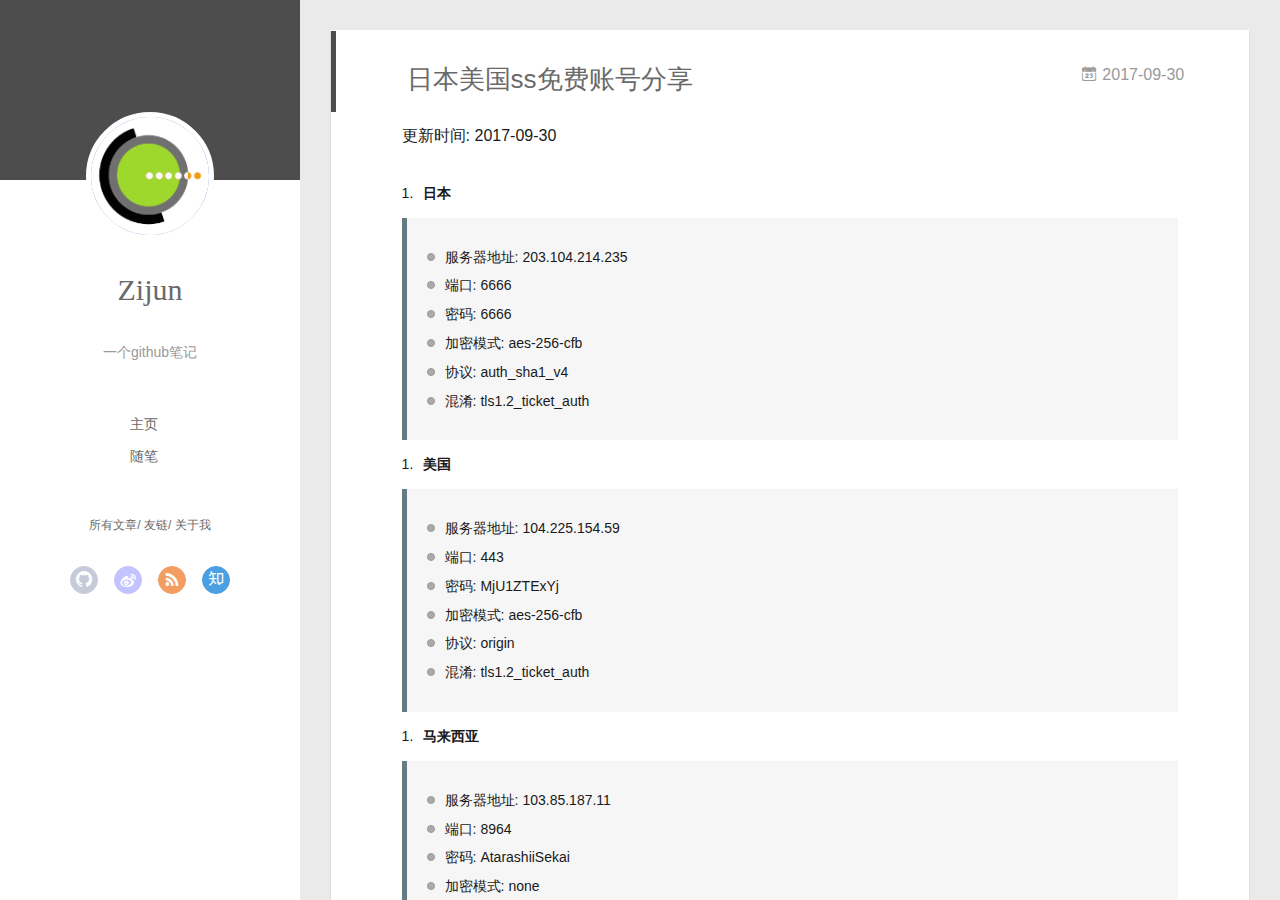
==== commit 321b0fec: "Site updated: 2017-09-30 14:29:02" ====
--- a/index.html
+++ b/index.html
@@ -165,7 +165,7 @@
         
   
     <h1 itemprop="name">
-      <a class="article-title" href="/2017/09/30/my-first-post/">定期整理一些免费的ssr账号</a>
+      <a class="article-title" href="/2017/09/30/my-first-post/">日本美国ss免费账号分享</a>
     </h1>
   
 
@@ -178,8 +178,11 @@
     
     <div class="article-entry" itemprop="articleBody">
       
-        <h2 id="日本美国ss免费账号分享"><a href="#日本美国ss免费账号分享" class="headerlink" title="日本美国ss免费账号分享"></a>日本美国ss免费账号分享</h2><p>更新时间: 2017-09-30</p>
-<p>1.<strong>日本</strong><br>&gt;</p>
+        <p>更新时间: 2017-09-30</p>
+<ol>
+<li><strong>日本</strong></li>
+</ol>
+<blockquote>
 <ul>
 <li>服务器地址: 203.104.214.235</li>
 <li>端口: 6666</li>
@@ -188,7 +191,11 @@
 <li>协议: auth_sha1_v4</li>
 <li>混淆: tls1.2_ticket_auth</li>
 </ul>
-<p>2.<strong>美国</strong><br>&gt;</p>
+</blockquote>
+<ol>
+<li><strong>美国</strong></li>
+</ol>
+<blockquote>
 <ul>
 <li>服务器地址: 104.225.154.59</li>
 <li>端口: 443</li>
@@ -197,7 +204,11 @@
 <li>协议: origin</li>
 <li>混淆: tls1.2_ticket_auth</li>
 </ul>
-<p>3.<strong>马来西亚</strong><br>&gt;</p>
+</blockquote>
+<ol>
+<li><strong>马来西亚</strong></li>
+</ol>
+<blockquote>
 <ul>
 <li>服务器地址: 103.85.187.11</li>
 <li>端口: 8964</li>
@@ -206,7 +217,11 @@
 <li>协议: auth_chain_a</li>
 <li>混淆: tls1.2_ticket_auth</li>
 </ul>
-<p>4.<strong>印度</strong><br>&gt;</p>
+</blockquote>
+<ol>
+<li><strong>印度</strong></li>
+</ol>
+<blockquote>
 <ul>
 <li>服务器地址: 139.59.94.93</li>
 <li>端口: 8787</li>
@@ -215,7 +230,11 @@
 <li>协议: auth_sha1_v4</li>
 <li>混淆: tls1.2_ticket_auth</li>
 </ul>
-<p>5.<strong>荷兰</strong><br>&gt;</p>
+</blockquote>
+<ol>
+<li><strong>荷兰</strong></li>
+</ol>
+<blockquote>
 <ul>
 <li>服务器地址: 146.185.135.36</li>
 <li>端口: 8787</li>
@@ -224,6 +243,7 @@
 <li>协议: auth_sha1_v4</li>
 <li>混淆: tls1.2_ticket_auth</li>
 </ul>
+</blockquote>
 
       
 
@@ -494,27 +514,19 @@
         <ul class="search-ul">
           
             <li class="search-li">
-              <a href="http://localhost:4000/" target="_blank" class="search-title"><i class="icon-quo-left icon"></i>友情链接1</a>
+              <a href="http://www.20202030.cc" target="_blank" class="search-title"><i class="icon-quo-left icon"></i>友情链接1</a>
             </li>
           
             <li class="search-li">
-              <a href="http://localhost:4000/" target="_blank" class="search-title"><i class="icon-quo-left icon"></i>友情链接2</a>
+              <a href="http://www.20202030.cc" target="_blank" class="search-title"><i class="icon-quo-left icon"></i>友情链接2</a>
             </li>
           
             <li class="search-li">
-              <a href="http://localhost:4000/" target="_blank" class="search-title"><i class="icon-quo-left icon"></i>友情链接3</a>
+              <a href="http://www.20202030.cc" target="_blank" class="search-title"><i class="icon-quo-left icon"></i>友情链接3</a>
             </li>
           
             <li class="search-li">
-              <a href="http://localhost:4000/" target="_blank" class="search-title"><i class="icon-quo-left icon"></i>友情链接4</a>
-            </li>
-          
-            <li class="search-li">
-              <a href="http://localhost:4000/" target="_blank" class="search-title"><i class="icon-quo-left icon"></i>友情链接5</a>
-            </li>
-          
-            <li class="search-li">
-              <a href="http://localhost:4000/" target="_blank" class="search-title"><i class="icon-quo-left icon"></i>友情链接6</a>
+              <a href="http://www.20202030.cc" target="_blank" class="search-title"><i class="icon-quo-left icon"></i>友情链接4</a>
             </li>
           
         </ul>
@@ -525,7 +537,7 @@
     
     	<section class="tools-section tools-section-me" q-show="aboutme">
   	  	
-  	  		<div class="aboutme-wrap" id="js-aboutme">很惭愧&lt;br&gt;&lt;br&gt;只做了一点微小的工作&lt;br&gt;谢谢大家</div>
+  	  		<div class="aboutme-wrap" id="js-aboutme">更多内容&lt;br&gt;&lt;br&gt;请关注我的技术博客&lt;br&gt;http://www.20202030.cc&lt;br&gt;谢谢大家!</div>
   	  	
     	</section>
     
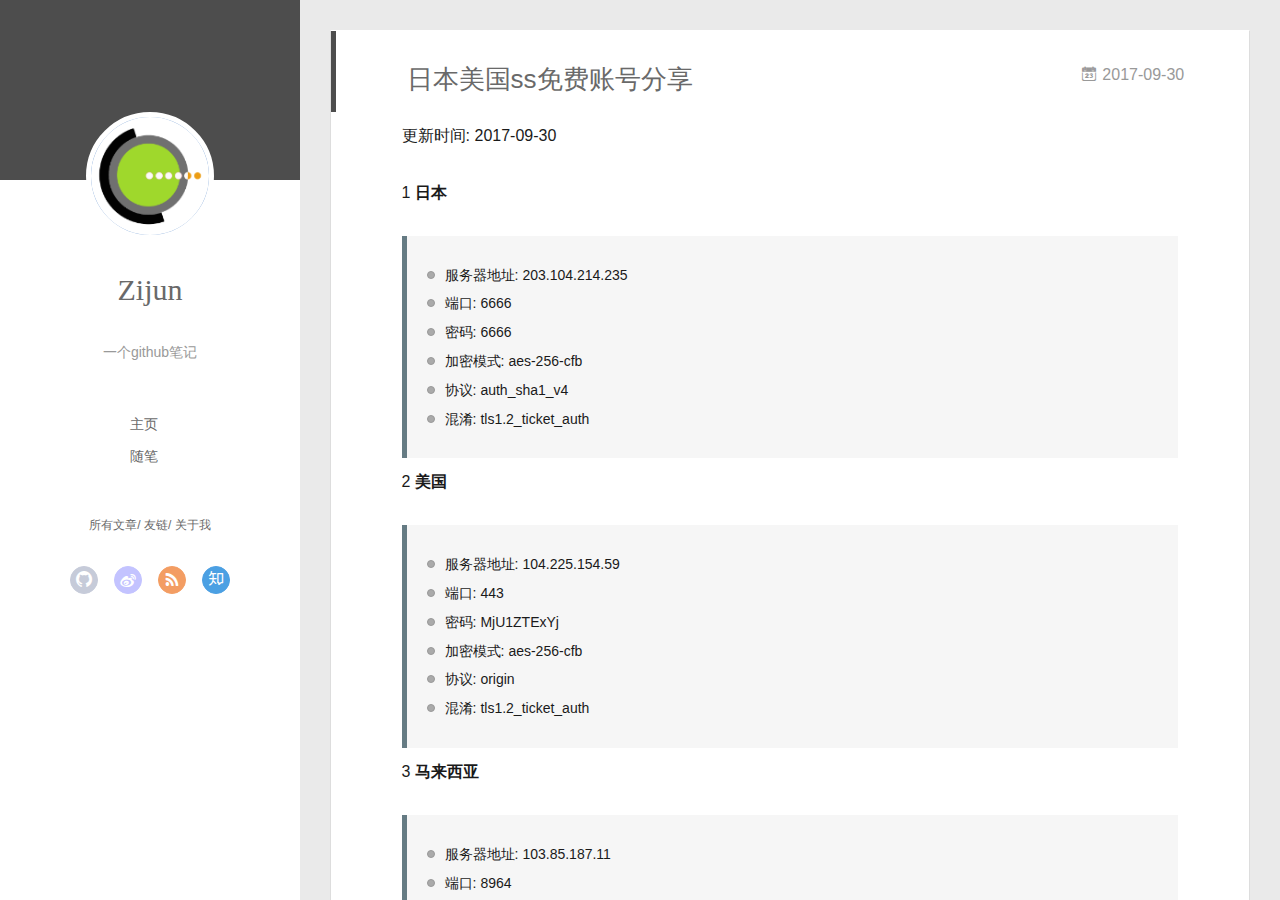
==== commit 72b309bb: "Site updated: 2017-09-30 14:30:54" ====
--- a/index.html
+++ b/index.html
@@ -179,9 +179,7 @@
     <div class="article-entry" itemprop="articleBody">
       
         <p>更新时间: 2017-09-30</p>
-<ol>
-<li><strong>日本</strong></li>
-</ol>
+<p>1 <strong>日本</strong></p>
 <blockquote>
 <ul>
 <li>服务器地址: 203.104.214.235</li>
@@ -192,9 +190,7 @@
 <li>混淆: tls1.2_ticket_auth</li>
 </ul>
 </blockquote>
-<ol>
-<li><strong>美国</strong></li>
-</ol>
+<p>2 <strong>美国</strong></p>
 <blockquote>
 <ul>
 <li>服务器地址: 104.225.154.59</li>
@@ -205,9 +201,7 @@
 <li>混淆: tls1.2_ticket_auth</li>
 </ul>
 </blockquote>
-<ol>
-<li><strong>马来西亚</strong></li>
-</ol>
+<p>3 <strong>马来西亚</strong></p>
 <blockquote>
 <ul>
 <li>服务器地址: 103.85.187.11</li>
@@ -218,9 +212,7 @@
 <li>混淆: tls1.2_ticket_auth</li>
 </ul>
 </blockquote>
-<ol>
-<li><strong>印度</strong></li>
-</ol>
+<p>4 <strong>印度</strong></p>
 <blockquote>
 <ul>
 <li>服务器地址: 139.59.94.93</li>
@@ -231,9 +223,7 @@
 <li>混淆: tls1.2_ticket_auth</li>
 </ul>
 </blockquote>
-<ol>
-<li><strong>荷兰</strong></li>
-</ol>
+<p>5 <strong>荷兰</strong></p>
 <blockquote>
 <ul>
 <li>服务器地址: 146.185.135.36</li>
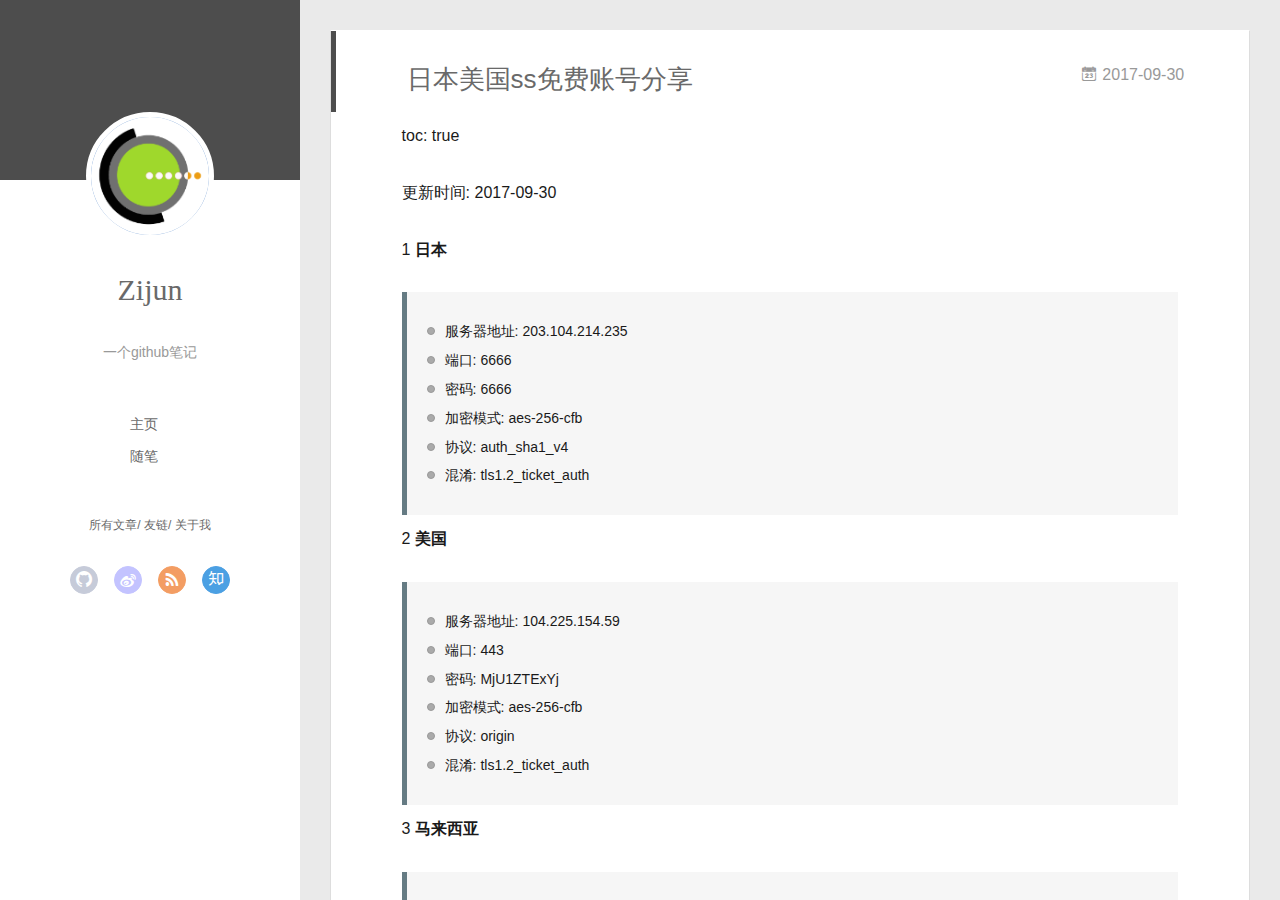
==== commit 75a3d85e: "Site updated: 2017-09-30 14:44:05" ====
--- a/index.html
+++ b/index.html
@@ -176,9 +176,13 @@
         
       </header>
     
+
+		
+
     <div class="article-entry" itemprop="articleBody">
       
-        <p>更新时间: 2017-09-30</p>
+        <p>toc: true</p>
+<p>更新时间: 2017-09-30</p>
 <p>1 <strong>日本</strong></p>
 <blockquote>
 <ul>
@@ -305,6 +309,9 @@
         
       </header>
     
+
+		
+
     <div class="article-entry" itemprop="articleBody">
       
         <p>Welcome to <a href="https://hexo.io/" target="_blank" rel="external">Hexo</a>! This is your very first post. Check <a href="https://hexo.io/docs/" target="_blank" rel="external">documentation</a> for more info. If you get any problems when using Hexo, you can find the answer in <a href="https://hexo.io/docs/troubleshooting.html" target="_blank" rel="external">troubleshooting</a> or you can ask me on <a href="https://github.com/hexojs/hexo/issues" target="_blank" rel="external">GitHub</a>.</p>
--- a/main.507b3a.css
+++ b/main.507b3a.css
@@ -1 +1,10 @@
-.clearfix:after,.clearfix:before{content:"";display:table}.clearfix:after{clear:both}.left-col.show{box-shadow:0 0 6px 0 rgba(0,0,0,.75)}.mid-col,.mid-col.show .article,.tools-col,.tools-col .tools-section .search-tag.tagcloud .article-tag-list,.tools-col .tools-section .search-ul .search-tag span:hover,.tools-col .tools-section .search-ul .search-time span:hover,.tools-col .tools-section .search-ul .search-title:hover,.tools-col .tools-section .search-wrap .icon{transition:all .2s ease-in;-ms-transition:all .2s ease-in}@-webkit-keyframes leftIn{0%,60%,75%,90%,to{-webkit-animation-timing-function:cubic-bezier(.215,.61,.355,1);animation-timing-function:cubic-bezier(.215,.61,.355,1)}0%{-webkit-transform:translateZ(0);transform:translateZ(0)}60%{-webkit-transform:translate3d(358px,0,0);transform:translate3d(358px,0,0)}75%{-webkit-transform:translate3d(323px,0,0);transform:translate3d(323px,0,0)}90%{-webkit-transform:translate3d(338px,0,0);transform:translate3d(338px,0,0)}to{-webkit-transform:translate3d(333px,0,0);transform:translate3d(333px,0,0)}}@keyframes leftIn{0%,60%,75%,90%,to{-webkit-animation-timing-function:cubic-bezier(.215,.61,.355,1);animation-timing-function:cubic-bezier(.215,.61,.355,1)}0%{-webkit-transform:translateZ(0);transform:translateZ(0)}60%{-webkit-transform:translate3d(358px,0,0);transform:translate3d(358px,0,0)}75%{-webkit-transform:translate3d(323px,0,0);transform:translate3d(323px,0,0)}90%{-webkit-transform:translate3d(338px,0,0);transform:translate3d(338px,0,0)}to{-webkit-transform:translate3d(333px,0,0);transform:translate3d(333px,0,0)}}.mid-col.show{-webkit-animation-duration:.8s;animation-duration:.8s;-webkit-animation-fill-mode:both;animation-fill-mode:both;-webkit-animation-name:leftIn;animation-name:leftIn}@-webkit-keyframes leftOut{0%,60%,75%,90%,to{-webkit-animation-timing-function:cubic-bezier(.215,.61,.355,1);animation-timing-function:cubic-bezier(.215,.61,.355,1)}0%{-webkit-transform:translate3d(333px,0,0);transform:translate3d(333px,0,0)}60%{-webkit-transform:translate3d(-25px,0,0);transform:translate3d(-25px,0,0)}75%{-webkit-transform:translate3d(10px,0,0);transform:translate3d(10px,0,0)}90%{-webkit-transform:translate3d(-5px,0,0);transform:translate3d(-5px,0,0)}to{-webkit-transform:translateZ(0);transform:translateZ(0)}}@keyframes leftOut{0%,60%,75%,90%,to{-webkit-animation-timing-function:cubic-bezier(.215,.61,.355,1);animation-timing-function:cubic-bezier(.215,.61,.355,1)}0%{-webkit-transform:translate3d(333px,0,0);transform:translate3d(333px,0,0)}60%{-webkit-transform:translate3d(-25px,0,0);transform:translate3d(-25px,0,0)}75%{-webkit-transform:translate3d(10px,0,0);transform:translate3d(10px,0,0)}90%{-webkit-transform:translate3d(-5px,0,0);transform:translate3d(-5px,0,0)}to{-webkit-transform:translateZ(0);transform:translateZ(0)}}.mid-col.hide{-webkit-animation-duration:.8s;animation-duration:.8s;-webkit-animation-name:leftOut;animation-name:leftOut}@-webkit-keyframes smallLeftIn{0%,60%,75%,90%,to{-webkit-animation-timing-function:cubic-bezier(.215,.61,.355,1);animation-timing-function:cubic-bezier(.215,.61,.355,1)}0%{-webkit-transform:translateZ(0);transform:translateZ(0)}60%{-webkit-transform:translate3d(325px,0,0);transform:translate3d(325px,0,0)}75%{-webkit-transform:translate3d(290px,0,0);transform:translate3d(290px,0,0)}90%{-webkit-transform:translate3d(305px,0,0);transform:translate3d(305px,0,0)}to{-webkit-transform:translate3d(300px,0,0);transform:translate3d(300px,0,0)}}@keyframes smallLeftIn{0%,60%,75%,90%,to{-webkit-animation-timing-function:cubic-bezier(.215,.61,.355,1);animation-timing-function:cubic-bezier(.215,.61,.355,1)}0%{-webkit-transform:translateZ(0);transform:translateZ(0)}60%{-webkit-transform:translate3d(325px,0,0);transform:translate3d(325px,0,0)}75%{-webkit-transform:translate3d(290px,0,0);transform:translate3d(290px,0,0)}90%{-webkit-transform:translate3d(305px,0,0);transform:translate3d(305px,0,0)}to{-webkit-transform:translate3d(300px,0,0);transform:translate3d(300px,0,0)}}.tools-col.show{-webkit-animation-duration:.8s;animation-duration:.8s;-webkit-animation-fill-mode:both;animation-fill-mode:both;-webkit-animation-name:smallLeftIn;animation-name:smallLeftIn}@-webkit-keyframes smallleftOut{0%,60%,75%,90%,to{-webkit-animation-timing-function:cubic-bezier(.215,.61,.355,1);animation-timing-function:cubic-bezier(.215,.61,.355,1)}0%{-webkit-transform:translate3d(333px,0,0);transform:translate3d(333px,0,0)}60%{-webkit-transform:translate3d(-25px,0,0);transform:translate3d(-25px,0,0)}75%{-webkit-transform:translate3d(10px,0,0);transform:translate3d(10px,0,0)}90%{-webkit-transform:translate3d(-5px,0,0);transform:translate3d(-5px,0,0)}to{-webkit-transform:translateZ(0);transform:translateZ(0)}}@keyframes smallleftOut{0%,60%,75%,90%,to{-webkit-animation-timing-function:cubic-bezier(.215,.61,.355,1);animation-timing-function:cubic-bezier(.215,.61,.355,1)}0%{-webkit-transform:translate3d(333px,0,0);transform:translate3d(333px,0,0)}60%{-webkit-transform:translate3d(-25px,0,0);transform:translate3d(-25px,0,0)}75%{-webkit-transform:translate3d(10px,0,0);transform:translate3d(10px,0,0)}90%{-webkit-transform:translate3d(-5px,0,0);transform:translate3d(-5px,0,0)}to{-webkit-transform:translateZ(0);transform:translateZ(0)}}.tools-col.hide{-webkit-animation-duration:.8s;animation-duration:.8s;-webkit-animation-fill-mode:both;animation-fill-mode:both;-webkit-animation-name:smallleftOut;animation-name:smallleftOut}html{-ms-text-size-adjust:100%;-webkit-text-size-adjust:100%;-webkit-tap-highlight-color:transparent;height:100%}body{margin:0;font-size:14px;font-family:Helvetica Neue,Helvetica,STHeiTi,Arial,sans-serif;line-height:1.5;color:#333;background-color:#fff;min-height:100%}article,aside,details,figcaption,figure,footer,header,hgroup,main,menu,nav,section,summary{display:block}audio,canvas,progress,video{display:inline-block}audio:not([controls]){display:none;height:0}progress{vertical-align:baseline}[hidden],template{display:none}a{background:transparent;text-decoration:none;color:#08c}a:active{outline:0}abbr[title]{border-bottom:1px dotted}b,strong{font-weight:700}dfn{font-style:italic}mark{background:#ff0;color:#000}small{font-size:80%}sub,sup{font-size:75%;line-height:0;position:relative;vertical-align:baseline}sup{top:-.5em}sub{bottom:-.25em}img{border:0;vertical-align:middle;max-width:100%}svg:not(:root){overflow:hidden}pre{overflow:auto;white-space:pre;white-space:pre-wrap;word-wrap:break-word}code,kbd,pre,samp{font-family:monospace,monospace;font-size:1em}button,input,optgroup,select,textarea{color:inherit;font:inherit;margin:0;vertical-align:middle}button,input,select{overflow:visible}button,select{text-transform:none}button,html input[type=button],input[type=reset],input[type=submit]{-webkit-appearance:button;cursor:pointer}[disabled]{cursor:default}button::-moz-focus-inner,input::-moz-focus-inner{border:0;padding:0}input{line-height:normal}input[type=checkbox],input[type=radio]{box-sizing:border-box;padding:0}input[type=number]::-webkit-inner-spin-button,input[type=number]::-webkit-outer-spin-button{height:auto}input[type=search]{-webkit-appearance:textfield;box-sizing:border-box}input[type=search]::-webkit-search-cancel-button,input[type=search]::-webkit-search-decoration{-webkit-appearance:none}fieldset{border:1px solid silver;margin:0 2px;padding:.35em .625em .75em}legend{border:0;padding:0}textarea{overflow:auto;resize:vertical;vertical-align:top}optgroup{font-weight:700}button,input,select,textarea{outline:0}input,textarea{-webkit-user-modify:read-write-plaintext-only}input::-ms-clear,input::-ms-reveal{display:none}input::-moz-placeholder,textarea::-moz-placeholder{color:#999}input:-ms-input-placeholder,textarea:-ms-input-placeholder{color:#999}input::-webkit-input-placeholder,textarea::-webkit-input-placeholder{color:#999}.placeholder{color:#999}table{border-collapse:collapse;border-spacing:0}td,th{padding:0}blockquote,figure,form,h1,h2,h3,h4,h5,h6,p{margin:0}dd,dl,li,ol,ul{margin:0;padding:0}ol,ul{list-style:none outside none}h1,h2,h3{line-height:2;font-weight:400}h1{font-size:18px}h2{font-size:16px}h3{font-size:14px}i{font-style:normal}*{box-sizing:border-box}@font-face{font-family:iconfont;src:url(./fonts/iconfont.b322fa.eot);src:url(./fonts/iconfont.b322fa.eot#iefix) format("embedded-opentype"),url(./fonts/iconfont.8c627f.woff) format("woff"),url(./fonts/iconfont.16acc2.ttf) format("truetype"),url(./fonts/iconfont.45d7ee.svg#iconfont) format("svg")}[class*=" icon-"],[class^=icon-]{font-family:iconfont!important;speak:none;font-size:16px;font-style:normal;font-weight:400;font-variant:normal;text-transform:none;line-height:1;-webkit-font-smoothing:antialiased;-moz-osx-font-smoothing:grayscale}.icon-twitter:before{content:"\E600"}.icon-facebook:before{content:"\E601"}.icon-clock:before{content:"\E602"}.icon-mail:before{content:"\E609"}.icon-link:before{content:"\E6AB"}.icon-search:before{content:"\E65B"}.icon-smile:before{content:"\E64A"}.icon-roundrightfill:before{content:"\E65A"}.icon-list:before{content:"\E682"}.icon-book:before{content:"\E6FE"}.icon-home:before{content:"\E6BB"}.icon-share:before{content:"\E618"}.icon-back:before{content:"\E625"}.icon-qq:before{content:"\E62D"}.icon-weibo:before{content:"\E619"}.icon-segmentfault:before{content:"\E603"}.icon-sort:before{content:"\E700"}.icon-jianshu:before{content:"\E613"}.icon-circle-left:before{content:"\E71F"}.icon-circle-right:before{content:"\E720"}.icon-loading:before{content:"\E614"}.icon-acfun:before{content:"\E604"}.icon-close:before{content:"\E60C"}.icon-tumblr:before{content:"\E6B0"}.icon-calendar:before{content:"\E667"}.icon-rss:before{content:"\E877"}.icon-price-tags:before{content:"\E6F9"}.icon-quo-left:before{content:"\E7F5"}.icon-quo-right:before{content:"\E7F6"}.icon-back1:before{content:"\E64E"}.icon-github:before{content:"\E735"}.icon-film:before{content:"\E7B7"}.icon-weixin:before{content:"\E61F"}.icon-qzone:before{content:"\E680"}.icon-category:before{content:"\E605"}.icon-douban:before{content:"\E64C"}.icon-roundleftfill:before{content:"\E799"}.icon-tuding:before{content:"\E651"}.icon-zhihu:before{content:"\E61B"}.icon-linkedin:before{content:"\E6D4"}.icon-google:before{content:"\E635"}.icon-plane:before{content:"\E62F"}.icon-bilibili:before{content:"\E622"}.icon-psn:before{content:"\E6C7"}body,button,input,select,textarea{color:#1a1a1a;font-family:lucida grande,lucida sans unicode,lucida,helvetica,Hiragino Sans GB,Microsoft YaHei,WenQuanYi Micro Hei,sans-serif;font-size:16px;font-size:1rem;line-height:1.75}body{overflow-y:hidden;background:#eaeaea}#container,body,html{height:100%;overflow-x:hidden;overflow-y:auto}#mobile-nav{display:none}#container{position:relative;min-height:100%}#container .anm-canvas{display:none}#container.show .anm-canvas{display:block;position:fixed}.body-wrap{margin-bottom:80px}.mid-col{position:absolute;right:0;min-height:100%;background:#eaeaea;left:300px;width:auto}.mid-col.show{background:none;opacity:.9}.mid-col.show .article{background:hsla(0,0%,100%,.3)}.left-col{background:#fff;width:300px;position:fixed;opacity:1;transition:all .2s ease-in;height:100%;z-index:999}.left-col .overlay{width:100%;height:180px;position:absolute}.left-col .intrude-less{width:76%;text-align:center;margin:112px auto 0}.left-col #header{width:100%;height:300px;position:relative;border-bottom:1px solid color-border}.left-col #header a{color:#696969}.left-col #header a:hover{color:#b0a0aa}.left-col #header .header-subtitle{text-align:center;color:#999;font-size:14px;line-height:25px;overflow:hidden;text-overflow:ellipsis;display:-webkit-box;-webkit-line-clamp:2;-webkit-box-orient:vertical}.left-col #header .header-menu{font-weight:300;line-height:31px;text-transform:uppercase;float:none;min-height:150px;margin-left:-12px;text-align:center;display:-webkit-box;-webkit-box-orient:horizontal;-webkit-box-pack:center;-webkit-box-align:center}.left-col #header .header-menu li{cursor:default}.left-col #header .header-menu li a{font-size:14px;min-width:300px}.left-col #header .header-smart-menu{font-size:12px;margin-bottom:20px}.left-col #header .header-smart-menu a:after{content:"/"}.left-col #header .header-smart-menu a:last-child:after{content:""}.left-col #header .profilepic{display:block;border:5px solid #fff;border-radius:300px;width:128px;height:128px;margin:0 auto;position:relative;overflow:hidden;background:#88acdb;-webkit-transition:all .2s ease-in;display:-webkit-box;-webkit-box-orient:horizontal;-webkit-box-pack:center;-webkit-box-align:center;text-align:center}.left-col #header .profilepic img{border-radius:300px;opacity:1;-webkit-transition:all .2s ease-in}.left-col #header .profilepic img.show{width:100%;height:100%;opacity:1}.left-col #header .header-author{text-align:center;margin:.67em 0;font-family:Roboto,serif;font-size:30px;transition:.3s}::-webkit-scrollbar{width:10px;height:10px}::-webkit-scrollbar-button{width:0;height:0}::-webkit-scrollbar-button:end:decrement,::-webkit-scrollbar-button:start:increment{display:none}::-webkit-scrollbar-corner{display:block}::-webkit-scrollbar-thumb{border-radius:8px;background-color:rgba(0,0,0,.2)}::-webkit-scrollbar-thumb:hover{border-radius:8px;background-color:rgba(0,0,0,.5)}::-webkit-scrollbar-thumb,::-webkit-scrollbar-track{border-right:1px solid transparent;border-left:1px solid transparent}::-webkit-scrollbar-track:hover{background-color:rgba(0,0,0,.15)}::-webkit-scrollbar-button:start{width:10px;height:10px;background:url(./img/scrollbar_arrow.png) no-repeat 0 0}::-webkit-scrollbar-button:start:hover{background:url(./img/scrollbar_arrow.png) no-repeat -15px 0}::-webkit-scrollbar-button:start:active{background:url(./img/scrollbar_arrow.png) no-repeat -30px 0}::-webkit-scrollbar-button:end{width:10px;height:10px;background:url(./img/scrollbar_arrow.png) no-repeat 0 -18px}::-webkit-scrollbar-button:end:hover{background:url(./img/scrollbar_arrow.png) no-repeat -15px -18px}::-webkit-scrollbar-button:end:active{background:url(./img/scrollbar_arrow.png) no-repeat -30px -18px}.article-entry .highlight,.article-entry pre{background:#272822;margin:10px 0;padding:10px;overflow:auto;color:#fff;font-size:.9em;line-height:22.400000000000002px}.article-entry .gist .gist-file .gist-data .line-numbers,.article-entry .highlight .gutter pre,.article-entry .highlight .gutter pre .line{color:#666}.article-entry code,.article-entry pre{font-family:Source Code Pro,Consolas,Monaco,Menlo,monospace}.article-entry code{background:#eee;padding:0 .3em;border:none}.article-entry pre code{background:none;text-shadow:none;padding:0;color:#fff}.article-entry .highlight{border-radius:4px}.article-entry .highlight pre{border:none;margin:0;padding:0}.article-entry .highlight table{margin:0;width:auto}.article-entry .highlight td{border:none;padding:0}.article-entry .highlight figcaption{color:highlight-comment;line-height:1em;margin-bottom:1em}.article-entry .highlight figcaption:after,.article-entry .highlight figcaption:before{content:"";display:table}.article-entry .highlight figcaption:after{clear:both}.article-entry .highlight figcaption a{float:right}.article-entry .highlight .gutter pre{text-align:right;padding-right:20px}.article-entry .highlight .gutter pre .line{text-shadow:none}.article-entry .highlight .line{color:#fff;min-height:19px}.article-entry .gist{margin:0 -20px;border-style:solid;border-color:#ddd;border-width:1px 0;background:#272822;padding:15px 20px 15px 0}.article-entry .gist .gist-file{border:none;font-family:Source Code Pro,Consolas,Monaco,Menlo,monospace;margin:0}.article-entry .gist .gist-file .gist-data{background:none;border:none}.article-entry .gist .gist-file .gist-data .line-numbers{background:none;border:none;padding:0 20px 0 0}.article-entry .gist .gist-file .gist-data .line-data{padding:0!important}.article-entry .gist .gist-file .highlight{margin:0;padding:0;border:none}.article-entry .gist .gist-file .gist-meta{background:#272822;color:highlight-comment;font:.85em Helvetica Neue,Helvetica,Arial,sans-serif;text-shadow:0 0;padding:0;margin-top:1em;margin-left:20px}.article-entry .gist .gist-file .gist-meta a{color:#258fb8;font-weight:400}.article-entry .gist .gist-file .gist-meta a:hover{text-decoration:underline}pre .comment{color:#75715e}pre .class .params,pre .function .keyword,pre .keyword{color:#66d9ef}pre .css .value,pre .doctype,pre .function,pre .params,pre .tag{color:#fff}pre .at_rule,pre .at_rule .keyword,pre .css~* .tag,pre .preprocessor,pre .preprocessor .keyword,pre .title{color:#f92672}pre .attribute,pre .built_in,pre .class,pre .css~* .class,pre .function .title{color:#a6e22e}pre .string,pre .value{color:#e6db74}pre .number{color:#7163d7}pre .css~* .id,pre .id{color:#fd971f}#header .tagcloud a{color:#fff}.tagcloud a{display:inline-block;text-decoration:none;font-weight:400;font-size:10px;color:#fff;height:18px;line-height:18px;float:left;padding:0 5px 0 10px;position:relative;border-radius:0 5px 5px 0;margin:5px 9px 5px 8px;font-family:Menlo,Monaco,Andale Mono,lucida console,Courier New,monospace}.tagcloud a:hover{opacity:.8}.tagcloud a:before{content:" ";width:0;height:0;position:absolute;top:0;left:-18px;border:9px solid transparent}.tagcloud a:after{content:" ";width:4px;height:4px;background-color:#fff;border-radius:4px;box-shadow:0 0 0 1px rgba(0,0,0,.3);position:absolute;top:7px;left:2px}.tagcloud a.color1{background:#ff945c}.tagcloud a.color1:before{border-right-color:#ff945c}.tagcloud a.color2{background:#cc8167}.tagcloud a.color2:before{border-right-color:#cc8167}.tagcloud a.color3{background:#ba8f6c}.tagcloud a.color3:before{border-right-color:#ba8f6c}.tagcloud a.color4{background:#94635c}.tagcloud a.color4:before{border-right-color:#94635c}.tagcloud a.color5{background:#7b5d5f}.tagcloud a.color5:before{border-right-color:#7b5d5f}.article-tag-list .article-tag-list-item{float:left}.article-pop-out .icon-tuding{color:#999;float:left;margin-right:10px;margin-top:6px}.article-category,.article-category .article-tag-list,.article-tag,.article-tag .article-tag-list{float:left}.article-category .icon,.article-tag .icon{color:#999;float:left;margin-right:10px;margin-top:6px}.article-pop-out{float:left}.archive-article-date{color:#999;margin-right:7.6923%;float:right}.archive-article-date .icon{margin:5px 5px 5px 0}.glass{background-color:rgba(54,70,93,.9);z-index:998;transition:opacity .15s;width:100%;height:100%;display:none}.glass,.tagcloud-ctn{left:0;opacity:1;bottom:0;position:fixed;right:0;top:0}.tagcloud-ctn{z-index:90120;background-size:100% 100%}.tagcloud-ctn .tagcloud-global{position:fixed;top:50%;left:50%;margin-top:-115px;margin-left:-315px;width:630px}.tagcloud-ctn .tagcloud-global a{width:80px;height:80px;border-radius:50%;background:#f2992e;color:#fff;display:block;float:left;line-height:80px;text-align:center}.tagcloud-ctn .tagcloud-global .tab-post-types .tab-post-type:first-child .post-type-icon{background:#f2992e}.tagcloud-ctn .tagcloud-global .tab-post-types .tab-post-type:nth-child(2) .post-type-icon{background:#56bc8a}.tagcloud-ctn .tagcloud-global .tab-post-types .tab-post-type:nth-child(3) .post-type-icon{background:#4aa8d8}.tagcloud-ctn .tagcloud-global .tab-post-types .tab-post-type:nth-child(4) .post-type-icon{background:#a77dc2}.tagcloud-ctn .tagcloud-global .tab-post-types .tab-post-type:nth-child(5) .post-type-icon{background:#dd765d}#header .header-nav{width:100%;position:absolute;transition:-webkit-transform .3s ease-in;transition:transform .3s ease-in;transition:transform .3s ease-in,-webkit-transform .3s ease-in}#header .header-nav .social{margin-top:10px;text-align:center;display:-webkit-box;display:-ms-flexbox;display:flex;-ms-flex-wrap:wrap;flex-wrap:wrap;-webkit-box-pack:center;-ms-flex-pack:center;justify-content:center}#header .header-nav .social a{border-radius:50%;display:-moz-inline-stack;display:inline-block;vertical-align:middle;*vertical-align:auto;zoom:1;*display:inline;margin:0 8px 15px;transition:.3s;text-align:center;color:#fff;opacity:.7;width:28px;height:28px;line-height:26px}#header .header-nav .social a:hover{opacity:1}#header .header-nav .social a.weibo{background:#aaf;border:1px solid #aaf}#header .header-nav .social a.weibo:hover{border:1px solid #aaf}#header .header-nav .social a.segmentfault{background:#009a61;border:1px solid #009a61}#header .header-nav .social a.segmentfault:hover{border:1px solid #009a61}#header .header-nav .social a.rss{background:#ef7522;border:1px solid #ef7522}#header .header-nav .social a.rss:hover{border:1px solid #cf5d0f}#header .header-nav .social a.github{background:#afb6ca;border:1px solid #afb6ca}#header .header-nav .social a.github:hover{border:1px solid #909ab6}#header .header-nav .social a.facebook{background:#3b5998;border:1px solid #3b5998}#header .header-nav .social a.facebook:hover{border:1px solid #2d4373}#header .header-nav .social a.google{background:#c83d20;border:1px solid #c83d20}#header .header-nav .social a.google:hover{border:1px solid #9c3019}#header .header-nav .social a.twitter{background:#55cff8;border:1px solid #55cff8}#header .header-nav .social a.twitter:hover{border:1px solid #24c1f6}#header .header-nav .social a.linkedin{background:#005a87;border:1px solid #005a87}#header .header-nav .social a.linkedin:hover{border:1px solid #006b98}#header .header-nav .social a.acfun{background:#fd4c5d;border:1px solid #fd4c5d}#header .header-nav .social a.acfun:hover{border:1px solid #fd4c5d}#header .header-nav .social a.bilibili{background:#e15280;border:1px solid #e15280}#header .header-nav .social a.bilibili:hover{border:1px solid #e15280}#header .header-nav .social a.zhihu{background:#0078d8;border:1px solid #0078d8}#header .header-nav .social a.zhihu:hover{border:1px solid #0078d8}#header .header-nav .social a.douban{background:#06c611;border:1px solid #06c611}#header .header-nav .social a.douban:hover{border:1px solid #06c611}#header .header-nav .social a.mail{background:#005a87;border:1px solid #005a87}#header .header-nav .social a.mail:hover{border:1px solid #006b98}#header .header-nav .social a.jianshu{background:#ff5722;border:1px solid #ff5722}#header .header-nav .social a.jianshu:hover{border:1px solid #ff5722}#header .header-nav .social a.weixin{background:#4caf50;border:1px solid #4caf50}#header .header-nav .social a.weixin:hover{border:1px solid #4caf50}#header .header-nav .social a.qq{background:#34baad;border:1px solid #34baad}#header .header-nav .social a.qq:hover{border:1px solid #34baad}#header .header-nav .social a.psn{background:#086ef6;border:1px solid #086ef6}#header .header-nav .social a.psn:hover{border:1px solid #086ef6}#page-nav{text-align:center;margin-top:30px}#page-nav .page-number{width:20px;height:25px;background:#4d4d4d;display:inline-block;color:#fff;line-height:25px;font-size:12px;margin:0 5px 30px;border-radius:2px}#page-nav .page-number:hover{background:#5e5e5e}#page-nav .current{background:#88acdb;cursor:default}#page-nav .current:hover{background:#88acdb}#page-nav .extend{color:#4d4d4d;margin:0 27px;opacity:1}#page-nav .extend:hover{color:#5e5e5e}#page-nav:hover .extend{opacity:1}.archives-wrap{position:relative;margin:0 30px;padding-right:60px;border-bottom:1px solid #eee;background:#fff}.archives-wrap:first-child{margin-top:30px}.archives-wrap:last-child{margin-bottom:80px}.archives-wrap .archive-year-wrap{line-height:35px;width:200px;position:absolute;padding-top:15px;font-size:1.8em;z-index:1}.archives-wrap .archive-year-wrap a{color:#666;font-weight:700;padding-left:48px}.archives{position:relative}.archives .article-info{border:none}.archives .archive-article{margin-left:200px;padding:20px 0;border-bottom:1px solid #eee;border-top:1px solid #fff;position:relative}.archives .archive-article:first-child{border-top:none}.archives .archive-article:last-child{border-bottom:none}.archives .archive-article-title{font-size:16px;color:#333;transition:color .3s}.archives .archive-article-title:hover{color:#657b83}.archives .archive-article-title span{display:block;color:#a8a8a8;font-size:12px;line-height:14px;height:7px;padding-left:2px}.archives .archive-article-title span:before{display:inline-block;content:"\201C";font-family:serif;font-size:30px;float:left;margin:4px 4px 0 -12px;color:#c8c8c8}.archive-article-inner .icon-clock{margin-right:5px}.archive-article-inner .archive-article-header{position:relative;min-height:36px}.archive-article-inner .article-meta{position:relative;float:right;margin-top:-10px;color:#555;background:none;text-align:right;width:auto}.archive-article-inner .article-meta .article-date time{color:#aaa}.archive-article-inner .article-meta .archive-article-date,.archive-article-inner .article-meta .article-tag-list{margin-right:30px;display:-moz-inline-stack;display:inline-block;vertical-align:middle;zoom:1;color:#666;font-size:14px}.archive-article-inner .article-meta .archive-article-date{cursor:default;font-size:12px;margin-bottom:5px;margin-top:-10px;margin-right:0}.archive-article-inner .article-meta .article-category:before{float:left;margin-top:1px;left:15px}.archive-article-inner .article-meta .article-category .article-category-link{width:auto;max-width:83px;padding-left:10px}.archive-article-inner .article-meta .article-tag-list{margin-top:0}.archive-article-inner .article-meta .article-tag-list:before{left:15px}.archive-article-inner .article-meta .article-tag-list .article-tag-list-item{display:inline-block;width:auto;max-width:83px;padding-left:8px;font-size:12px}.tools-col{width:300px;height:100%;position:fixed;left:0;top:0;z-index:0;padding:0;opacity:0;-webkit-overflow-scrolling:touch;overflow-scrolling:touch}.tools-col.show{opacity:1}.tools-col.hide{z-index:0}.tools-col .tools-nav{display:none}.tools-col .tools-section,.tools-col .tools-wrap{height:100%;color:#e5e5e5;width:360px;overflow:hidden;overflow-y:auto}.tools-col .tools-section ::-webkit-scrollbar,.tools-col .tools-wrap ::-webkit-scrollbar{display:none}.tools-col .tools-section .search-wrap{width:310px;margin:20px 20px 10px;position:relative}.tools-col .tools-section .search-wrap .search-ipt{width:310px;color:#fff;background:none;border:none;border-bottom:2px solid #fff;font-family:Roboto,serif}.tools-col .tools-section .search-wrap .icon{position:absolute;right:0;top:7px;color:#fff;cursor:pointer}.tools-col .tools-section .search-wrap .icon:hover{-webkit-transform:scale(1.2);transform:scale(1.2)}.tools-col .tools-section .search-wrap ::-webkit-input-placeholder{color:#ededed}.tools-col .tools-section .search-tag.tagcloud{text-align:center;position:relative}.tools-col .tools-section .search-tag.tagcloud .search-tag-wording{font-size:12px;float:right;margin:4px 75px 0 0}.tools-col .tools-section .search-tag.tagcloud .search-switch{width:40px;height:25px;display:block}.tools-col .tools-section .search-tag.tagcloud .search-switch input{width:40px;height:14px;position:absolute;top:0;right:30px;z-index:2;border:0;background:0 0;-webkit-appearance:none;outline:0}.tools-col .tools-section .search-tag.tagcloud .search-switch input:before{content:"";width:40px;height:14px;border:1px solid #bdcabc;background-color:#fdfdfd;border-radius:20px;cursor:pointer;display:inline-block;position:relative;vertical-align:middle;box-sizing:content-box;box-shadow:inset 0 0 0 0 #dfdfdf;transition:border .4s,box-shadow .4s;background-clip:content-box}.tools-col .tools-section .search-tag.tagcloud .search-switch input:checked:before{border-color:#64bd63;box-shadow:inset 0 0 0 .16rem #64bd63;background-color:#64bd63;transition:border .4s,box-shadow .4s,background-color 1.2s}.tools-col .tools-section .search-tag.tagcloud .search-switch input:checked:after{left:27px;background:#fff}.tools-col .tools-section .search-tag.tagcloud .search-switch input:after{content:"";width:14px;height:14px;position:absolute;top:16px;left:2px;-webkit-transform:translateY(-50%);border-radius:100%;background-color:#91c0f1;box-shadow:0 1px 1px rgba(0,0,0,.4);transition:left .2s;cursor:pointer}.tools-col .tools-section .search-tag.tagcloud .article-tag-list{display:none;margin:15px 10px 0;padding:10px;background:hsla(0,0%,100%,.2)}.tools-col .tools-section .search-tag.tagcloud .article-tag-list.show{display:block}.tools-col .tools-section .search-tag.tagcloud .a{float:none}.tools-col .tools-section .search-ul{margin-top:10px;color:rgba(77,77,77,.75);-webkit-overflow-scrolling:touch;overflow-scrolling:touch;overflow-y:auto}.tools-col .tools-section .search-ul .search-li{padding:10px 20px;border-bottom:1px dotted #dcdcdc}.tools-col .tools-section .search-ul .search-li:hover{background:hsla(0,0%,100%,.2)}.tools-col .tools-section .search-ul .search-title{overflow:hidden;white-space:nowrap;text-overflow:ellipsis;display:block;color:#fffff8;text-shadow:1px 1px rgba(77,77,77,.25)}.tools-col .tools-section .search-ul .search-title .icon{margin-right:10px;color:#fffdd8}.tools-col .tools-section .search-ul .search-title:hover{color:#fff}.tools-col .tools-section .search-ul .search-tag,.tools-col .tools-section .search-ul .search-time{font-size:12px;color:#fffdd8;margin-right:10px}.tools-col .tools-section .search-ul .search-tag .icon,.tools-col .tools-section .search-ul .search-time .icon{margin-right:0}.tools-col .tools-section .search-ul .search-tag span,.tools-col .tools-section .search-ul .search-time span{cursor:pointer}.tools-col .tools-section .search-ul .search-tag span:hover,.tools-col .tools-section .search-ul .search-time span:hover{color:#fff}.tools-col .tools-section .search-ul .search-time{float:left}.tools-col .tools-section .search-ul .search-tag span{margin-right:5px}.tools-col .tools-section-friends{padding-top:30px}.tools-col .aboutme-wrap{display:-webkit-box;display:-ms-flexbox;display:flex;-webkit-box-align:center;-ms-flex-align:center;align-items:center;-webkit-box-pack:center;-ms-flex-pack:center;justify-content:center;width:100%;height:100%;color:#fffdd8;text-shadow:1px 1px rgba(77,77,77,.45)}.body-wrap>article{position:relative}@-webkit-keyframes cd-bounce-1{0%{opacity:0;-webkit-transform:scale(1)}60%{opacity:1;-webkit-transform:scale(1.01)}to{-webkit-transform:scale(1)}}@keyframes cd-bounce-1{0%{opacity:0;-webkit-transform:scale(1);transform:scale(1)}60%{opacity:1;-webkit-transform:scale(1.01);transform:scale(1.01)}to{-webkit-transform:scale(1);transform:scale(1)}}.article{margin:30px;position:relative;border:1px solid #ddd;border-top:1px solid #fff;border-bottom:1px solid #fff;background:#fff;transition:all .2s ease-in}.article img{max-width:100%}.article-inner h1.article-title,.article-title{color:#696969;margin-left:0;font-weight:300;line-height:35px;margin-bottom:20px;font-size:26px;transition:color .3s}.article-header{border-left:5px solid #4d4d4d;padding:30px 0 15px 25px;padding-left:7.6923%}.article-meta{width:150px;font-size:14;text-align:right;position:absolute;right:0;top:23px;text-align:center;z-index:1}.article-meta time{color:#aaa}.article-meta time .icon-clock{margin-right:8px;font-size:16px}.article-more-link{margin-top:0;text-align:left;float:right}.article-more-link a{background:#4d4d4d;color:#fff;font-size:12px;padding:5px 8px;line-height:16px;border-radius:2px;transition:background .3s}.article-more-link a:hover{background:#3c3c3c}.article-more-link a.hidden{visibility:hidden}.article-info.info-on-right{margin:10px 0 0;float:right}.article-info-index.article-info{padding-top:20px;margin:30px 7.6923% 0;min-height:72px;border-top:1px solid #ddd}.article-info-post.article-info{padding:0;border:none;margin:-30px 0 20px 7.6923%}.article-inner p{margin:0 0 1.75em}.article-inner{border-color:#d1d1d1}.article-inner h1{font-size:28px;font-size:1.75rem;line-height:1.25;margin-top:2em;margin-bottom:1em}.article-inner h2{font-size:23px;font-size:1.4375rem;line-height:1.2173913043;margin-top:2.4347826087em;margin-bottom:1.2173913043em}.article-inner h3{font-size:19px;font-size:1.1875rem;line-height:1.1052631579;margin-top:2.9473684211em;margin-bottom:1.4736842105em}.article-inner h4,.article-inner h5,.article-inner h6{font-size:16px;font-size:1rem;line-height:1.3125;margin-top:3.5em;margin-bottom:1.75em}.article-inner h4{letter-spacing:.140625em;text-transform:uppercase}.article-inner h6{font-style:italic}.article-inner h1,.article-inner h2,.article-inner h3,.article-inner h4,.article-inner h5,.article-inner h6{font-weight:900}.article-inner h1:first-child,.article-inner h2:first-child,.article-inner h3:first-child,.article-inner h4:first-child,.article-inner h5:first-child,.article-inner h6:first-child{margin-top:0}.article-inner h1:first-child{margin-bottom:10px;display:inline}.article-entry{line-height:1.8em;padding-right:7.6923%;padding-left:7.6923%}.article-entry p{margin-top:10px}.article-entry li code,.article-entry p code{padding:1px 3px;margin:0 3px;background:#ddd;border:1px solid #ccc;font-family:Menlo,Monaco,Andale Mono,lucida console,Courier New,monospace;word-wrap:break-word;font-size:14px}.article-entry blockquote{background:#ddd;border-left:5px solid #ccc;padding:15px 20px;margin-top:10px;border-left:5px solid #657b83;background:#f6f6f6}.article-entry blockquote p{margin-top:0;margin-bottom:0}.article-entry em{font-style:italic}.article-entry ul li:before{content:"";width:6px;height:6px;border:1px solid #999;border-radius:10px;background:#aaa;display:inline-block;margin-right:10px;float:left;margin-top:10px}.article-entry ol{counter-reset:item}.article-entry ol li:before{counter-increment:item;content:counter(item) ".";margin-right:10px}.article-entry ol,.article-entry ul{font-size:14px;margin:10px 0}.article-entry li ol,.article-entry li ul{margin-left:30px}.article-entry li ol li:before,.article-entry li ul li:before{content:"";background:#dedede}.article-entry h1{margin-top:30px}.article-entry h2,.article-entry h3,.article-entry h4,.article-entry h5,.article-entry h6{margin-top:20px;font-weight:700;color:#574c4c;padding-bottom:5px;border-bottom:1px solid #ddd}.article-entry video{max-width:100%}.article-entry strong{font-weight:700}.article-entry .caption{display:block;font-size:.8em;color:#aaa}.article-entry hr{height:0;margin-top:20px;margin-bottom:20px;border-left:0;border-right:0;border-top:1px solid #ddd;border-bottom:1px solid #fff}.article-entry pre{line-height:1.5;margin-top:10px;padding:5px 15px;overflow-x:auto;color:#657b83;border:1px solid #ccc;text-shadow:0 1px #444;font-family:Menlo,Monaco,Andale Mono,lucida console,Courier New,monospace}.article-entry pre code{font-size:14px}.article-entry table{width:100%;border:1px solid #dedede;margin:15px 0;border-collapse:collapse}.article-entry table td,.article-entry table tr{height:35px}.article-entry table thead tr{background:#f8f8f8}.article-entry table tbody tr:hover{background:#efefef}.article-entry table td,.article-entry table th{border:1px solid #dedede;padding:0 10px}.article-entry figure table{border:none;width:auto;margin:0}.article-entry figure table tbody tr:hover{background:none}#article-nav{margin:0 0 20px;padding:0 32px 10px;min-height:30px}#article-nav .article-nav-link-wrap{font-size:14px}#article-nav .article-nav-link-wrap .article-nav-title{display:inline-block;font-size:16px;transition:color .3s}#article-nav .article-nav-link-wrap:hover .article-nav-title,#article-nav .article-nav-link-wrap:hover i{color:#4d4d4d}#article-nav #article-nav-older{float:right}#disqus_thread,#gitment-ctn,#SOHUCS,.cloud-tie-wrapper,.duoshuo{padding:0 30px!important;min-height:20px}#SOHUCS #SOHU_MAIN .module-cmt-list .block-cont-gw{border-bottom:1px dashed #c8c8c8!important}.share-wrap{min-height:20px}.share-btn{float:right;position:relative}.share-icons{display:-webkit-box;display:-ms-flexbox;display:flex;-webkit-box-pack:center;-ms-flex-pack:center;justify-content:center;-webkit-box-align:center;-ms-flex-align:center;align-items:center;-ms-flex-wrap:wrap;flex-wrap:wrap}.share-icons a{border:1px solid #fff;border-radius:50%;display:-moz-inline-stack;display:inline-block;vertical-align:middle;zoom:1;margin:10px;transition:.3s;text-align:center;color:#fff;opacity:.7;width:28px;height:28px;line-height:26px;text-shadow:1px 1px 1px #509eb7}.share-icons a:active{color:#fff}.share-icons a:hover{-webkit-transform:scale(1.2);transform:scale(1.2)}.share-icons a.share-outer{border:none;color:#fff;background:#4d4d4d;text-shadow:none}.page-modal{position:fixed;top:24%;left:50%;z-index:1001;padding:20px;text-align:center;color:#727272;background:#fff;border-radius:4px;box-shadow:0 2px 5px 0 rgba(0,0,0,.16),0 2px 10px 0 rgba(0,0,0,.12);opacity:0;-webkit-transform:translate(-50%,-200%);transform:translate(-50%,-200%)}.page-modal p{margin-bottom:10px}.page-modal.ready{visibility:hidden;display:block;-webkit-transform:translate(-50%,-100%);transform:translate(-50%,-100%);transition:.3s}.page-modal.in{visibility:visible;opacity:1;-webkit-transform:translate(-50%);transform:translate(-50%)}.page-modal .close{position:absolute;right:15px;top:15px;color:rgba(0,0,0,.2);font-size:16px;line-height:20px}.page-modal .close:active,.page-modal .close:hover{color:rgba(0,0,0,.4)}.mask{visibility:hidden;position:fixed;top:0;left:0;bottom:0;z-index:1000;width:100%;height:100%;background:#000;opacity:0;filter:alpha(opacity=0);pointer-events:none;transition:.3s ease-in-out}.mask.in{visibility:visible;pointer-events:auto;opacity:.3}.page-reward{margin:60px 0;text-align:center}.page-reward .page-reward-btn{position:relative;display:inline-block;width:56px;height:56px;line-height:56px;font-size:20px;color:#fff;background:#f44336;border-radius:50%;box-shadow:0 2px 5px 0 rgba(0,0,0,.16),0 2px 10px 0 rgba(0,0,0,.12);transition:.4s ease-in-out}.page-reward .page-reward-btn:active,.page-reward .page-reward-btn:hover{box-shadow:0 6px 12px rgba(0,0,0,.2),0 4px 15px rgba(0,0,0,.2)}.page-reward .page-reward-btn .tooltip-item{display:block;width:56px;height:56px}.page-reward .reward-box{display:-webkit-box;display:-ms-flexbox;display:flex;-ms-flex-pack:distribute;justify-content:space-around}.page-reward .reward-p{color:#fff;font-weight:700;text-shadow:1px 1px 1px #45b9e0}.page-reward .reward-p .icon{margin:0 10px;color:#ddd}.page-reward .reward-type{font-size:16px;display:block;color:#4d4d4d;margin:20px 0 0}.page-reward .reward-img{width:130px;height:130px;border:6px solid #fff;border-radius:3px}.wrap-side-operation{position:fixed;right:40px;bottom:50px;z-index:999;font-size:14px}.wrap-side-operation .icon-plane{color:#fff;text-shadow:1px 1px 1px #509eb7;opacity:.7;font-size:52px;line-height:40px;width:40px;text-align:center;display:block}.mod-side-operation{width:40px;text-align:center}.jump-container:hover .icon-back{background:rgba(36,193,246,.9)}.jump-container,.toc-container{position:relative;cursor:pointer;width:40px;height:40px;opacity:.8}.jump-plan-container{position:absolute;top:-11px;left:-4px;width:50px;height:61px;overflow:hidden}.jump-plan-container .jump-plane{display:block;position:absolute;width:42px;height:66px;-webkit-transform:translateY(68px);transform:translateY(68px);left:-2px}.mod-side-operation__jump-to-top .icon-back{transition:.3s;color:#fff;background:#ccc;-webkit-transform:rotate(90deg);transform:rotate(90deg);font-size:32px;line-height:40px;width:40px;text-align:center;display:block}.mod-side-operation__jump-to-top .icon-back:hover{background:#24c1f6;color:#24c1f6}.toc-container.tooltip-left{background:#ccc;margin-top:10px;transition:.3s}.toc-container.tooltip-left:hover{background:rgba(36,193,246,.9)}.toc-container.tooltip-left .icon-font{font-size:22px;line-height:40px;color:#fff}.toc-container.tooltip-left .tooltip{width:40px;height:40px;top:0;left:0}.toc-container.tooltip-left .tooltip-east .tooltip-content{min-height:100px;text-align:left;padding:5px 0 5px 20px;right:4.7em;min-width:200px;width:auto;font-size:14px;text-shadow:1px 1px 1px #398199;bottom:-10px;-webkit-transform-origin:100% 100%;transform-origin:100% 100%;-webkit-transform:translate3d(0,-10px,0) rotate3d(1,1,1,-30deg);transform:translate3d(0,-10px,0) rotate3d(1,1,1,-30deg)}.toc-container.tooltip-left .tooltip-east .tooltip-content a{color:#fff}.toc-container.tooltip-left .tooltip-east .tooltip-content:after{top:auto;bottom:23px}.toc-container.tooltip-left .tooltip-east .tooltip-content .toc-article{max-height:500px;overflow-x:hidden;overflow-y:auto}.toc-container.tooltip-left .tooltip-east .tooltip-content .toc-article li ol,.toc-container.tooltip-left .tooltip-east .tooltip-content .toc-article li ul{margin-left:30px}.toc-container.tooltip-left .tooltip-east .tooltip-content .toc-article li{white-space:nowrap}.toc-container.tooltip-left .tooltip:hover .tooltip-content{bottom:-10px;-webkit-transform:translate(0);transform:translate(0)}.tooltip-left .tooltip{position:absolute;z-index:999;cursor:pointer;width:28px;height:28px;top:-10px;right:10px}.tooltip-left .tooltip:hover a.share-outer{background:#24c1f6}@-webkit-keyframes pulse{0%{-webkit-transform:scale3d(.5,.5,1)}to{-webkit-transform:scaleX(1)}}@keyframes pulse{0%{-webkit-transform:scale3d(.5,.5,1);transform:scale3d(.5,.5,1)}to{-webkit-transform:scaleX(1);transform:scaleX(1)}}.tooltip-left .tooltip-content{position:absolute;background:rgba(36,193,246,.9);z-index:9999;width:200px;bottom:50%;margin-bottom:-10px;border-radius:20px;font-size:1.1em;text-align:center;color:#fff;opacity:0;cursor:default;pointer-events:none;-webkit-font-smoothing:antialiased;transition:opacity .3s,-webkit-transform .3s;transition:opacity .3s,transform .3s;transition:opacity .3s,transform .3s,-webkit-transform .3s}.tooltip-left .tooltip-west .tooltip-content{left:3.5em;-webkit-transform-origin:-2em 50%;transform-origin:-2em 50%;-webkit-transform:translate3d(0,50%,0) rotate3d(1,1,1,30deg);transform:translate3d(0,50%,0) rotate3d(1,1,1,30deg)}.tooltip-left .tooltip-east .tooltip-content{right:3.5em;-webkit-transform-origin:calc(100% + 2em) 50%;transform-origin:calc(100% + 2em) 50%;-webkit-transform:translate3d(0,50%,0) rotate3d(1,1,1,-30deg);transform:translate3d(0,50%,0) rotate3d(1,1,1,-30deg)}.tooltip-left .tooltip:hover .tooltip-content{opacity:1;-webkit-transform:translate3d(0,50%,0) rotate3d(0,0,0,0);transform:translate3d(0,50%,0) rotate3d(0,0,0,0);pointer-events:auto}.tooltip-left .tooltip-content:after,.tooltip-left .tooltip-content:before{content:"";position:absolute}.tooltip-left .tooltip-content:before{height:100%;width:3em}.tooltip-left .tooltip-content:after{width:2em;height:2em;top:50%;margin:-1em 0 0;background:url(./fonts/tooltip.4004ff.svg) no-repeat 50%;background-size:100%}.tooltip-left .tooltip-west .tooltip-content:after,.tooltip-left .tooltip-west .tooltip-content:before{right:99%}.tooltip-left .tooltip-east .tooltip-content:after,.tooltip-left .tooltip-east .tooltip-content:before{left:99%}.tooltip-left .tooltip-east .tooltip-content:after{-webkit-transform:scaleX(-1);transform:scaleX(-1)}.tooltip-top .tooltip{display:inline;position:relative;z-index:999}.tooltip-top .tooltip:after{content:"";position:absolute;width:100%;height:20px;bottom:100%;left:50%;pointer-events:none;-webkit-transform:translateX(-50%);transform:translateX(-50%)}.tooltip-top .tooltip:hover:after{pointer-events:auto}.tooltip-top .tooltip-content{position:absolute;z-index:9999;width:370px;left:50%;bottom:100%;font-size:20px;line-height:1.4;text-align:center;font-weight:400;color:#4d4d4d;background:transparent;opacity:0;margin:0 0 -10px -185px;cursor:default;pointer-events:none;font-family:Satisfy,cursive;-webkit-font-smoothing:antialiased;transition:opacity .3s .3s;padding-bottom:80px}.tooltip-top .tooltip:hover .tooltip-content{opacity:1;pointer-events:auto;transition-delay:0s}.tooltip-top .tooltip-content span{display:block}.tooltip-top .tooltip-text{border-bottom:10px solid #4d4d4d;overflow:hidden;-webkit-transform:scaleX(0);transform:scaleX(0);transition:-webkit-transform .3s .3s;transition:transform .3s .3s;transition:transform .3s .3s,-webkit-transform .3s .3s}.tooltip-top .tooltip:hover .tooltip-text{transition-delay:0s;-webkit-transform:scaleX(1);transform:scaleX(1)}.tooltip-top .tooltip-inner{background:rgba(36,193,246,.9);padding:40px;-webkit-transform:translate3d(0,100%,0);transform:translate3d(0,100%,0);webkit-transition:-webkit-transform .3s;transition:-webkit-transform .3s;transition:transform .3s;transition:transform .3s,-webkit-transform .3s}.tooltip-top .tooltip:hover .tooltip-inner{transition-delay:.3s;-webkit-transform:translateZ(0);transform:translateZ(0)}.tooltip-top .tooltip-content:after{content:"";left:50%;border:solid transparent;height:0;width:0;position:absolute;pointer-events:none;border-color:transparent;border-top-color:#4d4d4d;border-width:10px;margin-left:-10px}#footer{font-size:12px;font-family:Menlo,Monaco,Andale Mono,lucida console,Courier New,monospace;text-shadow:0 1px #fff;position:absolute;bottom:30px;opacity:.6;width:100%;text-align:center}#footer .outer{padding:0 30px}.footer-left{float:left}.footer-right{float:right}@media screen and (max-width:800px){#container,body,html{height:auto;overflow-x:hidden;overflow-y:auto}#mobile-nav{display:block}.body-wrap{margin-bottom:0}.left-col{display:none}.mid-col{left:0}#header .header-nav,.mid-col{position:relative}.wrap-side-operation{display:none}.cloud-tie-wrapper{padding:0;min-height:20px}.tools-col{left:-300px;width:300px}.tools-col .tools-wrap{padding-top:48px}.tools-col .tools-section,.tools-col .tools-wrap{width:300px}.tools-col .tools-section .search-wrap,.tools-col .tools-wrap .search-wrap{width:280px}.tools-col .tools-section .search-tag.tagcloud,.tools-col .tools-wrap .search-tag.tagcloud{margin-right:-30px}.tools-col .tools-section .search-ul .search-li,.tools-col .tools-wrap .search-ul .search-li{padding:5px 20px}.tools-col.show .header-menu.tools-nav{display:block}#container .header-author.fixed{position:fixed;top:-29px;width:100%;color:#ddd}.mobile-mask{width:100%;height:100%;position:fixed;top:0;left:0;background:rgba(0,0,0,.85);z-index:999}.btnctn{position:fixed;width:50px;height:50px;top:-5px;z-index:4}.btnctn .slider-trigger{position:absolute;z-index:101;width:42px;height:42px;text-align:center;line-height:50px}.btnctn .slider-trigger.back{top:0;left:0}.btnctn .slider-trigger.list{bottom:0;left:0}.btnctn .slider-trigger:hover{background:#444}.btnctn .slider-trigger .icon{font-size:24px;color:#fff}.article-header{border-left:none;padding:0;border-bottom:1px dotted #ddd}.article-header h1{margin-bottom:10px}.article-header .archive-article-date{float:none}.header-subtitle .icon{margin:0 10px;color:#d0d0d0}.article-info-index.article-info{min-height:40px;padding-top:10px;margin:0;border-top:1px solid #ddd}.article-info-post.article-info{margin:0;padding-top:10px;border:none}#viewer-box .viewer-box-l{font-size:14px}.article-nav-link-wrap{margin:5px 0;display:block;clear:both}.article-nav-link-wrap .icon-circle-right{float:left;margin:6px 4px 0 0}.article{padding:10px;margin:10px 0;border:0;font-size:16px;color:#555}.article .article-more-link{margin:0}.article .article-entry{padding:10px 0 30px}.article .article-inner h1.article-title,.article .article-title{font-size:18px;font-weight:300;display:block;margin:0}.article .article-meta{width:auto;height:30px;margin-top:-5px;position:ralative}.article .article-meta .article-date{font-size:12px;border-radius:0;color:#666;background:none;height:auto;padding:0;margin:0;width:100%;text-align:left;margin-left:10px}.article .article-meta .article-date time{width:auto;float:right;margin-right:10px}.article .article-meta .article-tag-list{margin-top:7px;position:absolute;right:10px;top:0}.article .article-meta .article-tag-list:before{float:left;margin-top:1px;left:0}.article .article-meta .article-tag-list .article-tag-list-item{float:left;padding-left:0;width:auto;max-width:83px}.article .article-meta .article-category{margin-top:7px;position:absolute;right:10px;top:-30px}.article .article-meta .article-category:before{float:left;margin-top:1px;left:15px}.article .article-meta .article-category .article-category-link{max-width:83px;width:auto;padding-left:10px}.article #article-nav-older{float:none;display:block}.share{padding:3px 10px}#disqus_thread,.duoshuo{padding:0 13px}#article-nav{margin:0;padding:5px 10px 10px}#article-nav #article-nav-older{float:none}#article-nav .article-nav-link-wrap .article-nav-title{font-size:16px}#page-nav .extend{opacity:1}.instagram .open-ins{left:2px;top:-30px;color:#aaa}.info-on-right{float:none}.archives-wrap{margin:10px 10px 0;padding:10px}.archives-wrap .archive-article-title{font-size:16px}.archives-wrap .archive-year-wrap{position:relative;padding:0}.archives-wrap .archive-year-wrap a{padding:0}.archives-wrap .article-meta .archive-article-date{font-size:12px;margin-right:10px;margin-top:-5px}.archives-wrap .article-meta .article-tag-list-link{font-size:12px}.archives .archive-article{padding:10px 0;margin-left:0}#footer{position:relative;bottom:0}#footer .footer-left{float:none;margin-bottom:10px}#footer .footer-right{float:none}#mobile-nav .header-author{margin:0;position:relative;z-index:2;color:#424242}#mobile-nav .overlay{height:110px;position:absolute;width:100%;z-index:2;background:#4d4d4d}#mobile-nav #header{padding:10px 0 0}#mobile-nav #header .profilepic{display:block;position:relative;z-index:100}.header-menu{height:auto;margin:10px 0 20px}.header-menu.tools-nav{display:none;position:fixed;left:0;width:100%;z-index:9999}.header-menu.tools-nav ul{margin-right:28px}.header-menu.tools-nav li,.header-menu.tools-nav ul{border-color:#fff}.header-menu.tools-nav li a,.header-menu.tools-nav ul a{color:#fff}.header-menu.tools-nav li a.active,.header-menu.tools-nav ul a.active{background:#81b5cc}.header-menu ul{text-align:center;cursor:default;display:-webkit-box;display:-ms-flexbox;display:flex;margin:0 auto;-webkit-box-align:center;-ms-flex-align:center;align-items:center;-ms-flex-pack:distribute;justify-content:space-around;position:relative;z-index:1;border:1px solid #a0a0a0;border-radius:3px}.header-menu li{border-left:1px solid #a0a0a0}.header-menu li:first-child{border-left:0}.header-menu li:last-child{border-right:0}.header-menu li a{font-size:14px;overflow:hidden;text-overflow:ellipsis;white-space:nowrap;display:block;color:#a0a0a0}.header-menu li a.active{color:#eaeaea;background:#a0a0a0}.profilepic{display:block;border:5px solid #fff;border-radius:300px;width:128px;height:128px;margin:0 auto;position:relative;overflow:hidden;background:#88acdb;-webkit-transition:all .2s ease-in;display:-webkit-box;-webkit-box-orient:horizontal;-webkit-box-pack:center;-webkit-box-align:center;text-align:center}.header-author{text-align:center;margin:.67em 0;font-family:Roboto,serif;font-size:30px;transition:.3s}.header-subtitle{text-align:center;color:#999;font-size:14px;line-height:25px;overflow:hidden;text-overflow:ellipsis;display:-webkit-box;-webkit-line-clamp:2;-webkit-box-orient:vertical;padding:0 24px}}/*! PhotoSwipe Default UI CSS by Dmitry Semenov | photoswipe.com | MIT license */.pswp__button{width:44px;height:44px;position:relative;background:none;cursor:pointer;overflow:visible;-webkit-appearance:none;display:block;border:0;padding:0;margin:0;float:right;opacity:.75;transition:opacity .2s;box-shadow:none}.pswp__button:focus,.pswp__button:hover{opacity:1}.pswp__button:active{outline:none;opacity:.9}.pswp__button::-moz-focus-inner{padding:0;border:0}.pswp__ui--over-close .pswp__button--close{opacity:1}.pswp__button,.pswp__button--arrow--left:before,.pswp__button--arrow--right:before{background:url(./img/default-skin.png) 0 0 no-repeat;background-size:264px 88px;width:44px;height:44px}@media (-webkit-min-device-pixel-ratio:1.1),(-webkit-min-device-pixel-ratio:1.09375),(min-resolution:1.1dppx),(min-resolution:105dpi){.pswp--svg .pswp__button,.pswp--svg .pswp__button--arrow--left:before,.pswp--svg .pswp__button--arrow--right:before{background-image:url(./fonts/default-skin.b257fa.svg)}.pswp--svg .pswp__button--arrow--left,.pswp--svg .pswp__button--arrow--right{background:none}}.pswp__button--close{background-position:0 -44px}.pswp__button--share{background-position:-44px -44px}.pswp__button--fs{display:none}.pswp--supports-fs .pswp__button--fs{display:block}.pswp--fs .pswp__button--fs{background-position:-44px 0}.pswp__button--zoom{display:none;background-position:-88px 0}.pswp--zoom-allowed .pswp__button--zoom{display:block}.pswp--zoomed-in .pswp__button--zoom{background-position:-132px 0}.pswp--touch .pswp__button--arrow--left,.pswp--touch .pswp__button--arrow--right{visibility:hidden}.pswp__button--arrow--left,.pswp__button--arrow--right{background:none;top:50%;margin-top:-50px;width:70px;height:100px;position:absolute}.pswp__button--arrow--left{left:0}.pswp__button--arrow--right{right:0}.pswp__button--arrow--left:before,.pswp__button--arrow--right:before{content:"";top:35px;background-color:rgba(0,0,0,.3);height:30px;width:32px;position:absolute}.pswp__button--arrow--left:before{left:6px;background-position:-138px -44px}.pswp__button--arrow--right:before{right:6px;background-position:-94px -44px}.pswp__counter,.pswp__share-modal{-webkit-user-select:none;-moz-user-select:none;-ms-user-select:none;user-select:none}.pswp__share-modal{display:block;background:rgba(0,0,0,.5);width:100%;height:100%;top:0;left:0;padding:10px;position:absolute;z-index:1600;opacity:0;transition:opacity .25s ease-out;-webkit-backface-visibility:hidden;will-change:opacity}.pswp__share-modal--hidden{display:none}.pswp__share-tooltip{z-index:1620;position:absolute;background:#fff;top:56px;border-radius:2px;display:block;width:auto;right:44px;box-shadow:0 2px 5px rgba(0,0,0,.25);-webkit-transform:translateY(6px);transform:translateY(6px);transition:-webkit-transform .25s;transition:transform .25s;transition:transform .25s,-webkit-transform .25s;-webkit-backface-visibility:hidden;will-change:transform}.pswp__share-tooltip a{display:block;padding:8px 12px;font-size:14px;line-height:18px}.pswp__share-tooltip a,.pswp__share-tooltip a:hover{color:#000;text-decoration:none}.pswp__share-tooltip a:first-child{border-radius:2px 2px 0 0}.pswp__share-tooltip a:last-child{border-radius:0 0 2px 2px}.pswp__share-modal--fade-in{opacity:1}.pswp__share-modal--fade-in .pswp__share-tooltip{-webkit-transform:translateY(0);transform:translateY(0)}.pswp--touch .pswp__share-tooltip a{padding:16px 12px}a.pswp__share--facebook:before{content:"";display:block;width:0;height:0;position:absolute;top:-12px;right:15px;border:6px solid transparent;border-bottom-color:#fff;-webkit-pointer-events:none;-moz-pointer-events:none;pointer-events:none}a.pswp__share--facebook:hover{background:#3e5c9a;color:#fff}a.pswp__share--facebook:hover:before{border-bottom-color:#3e5c9a}a.pswp__share--twitter:hover{background:#55acee;color:#fff}a.pswp__share--pinterest:hover{background:#ccc;color:#ce272d}a.pswp__share--download:hover{background:#ddd}.pswp__counter{position:absolute;left:0;top:0;height:44px;font-size:13px;line-height:44px;color:#fff;opacity:.75;padding:0 10px}.pswp__caption{position:absolute;left:0;bottom:0;width:100%;min-height:44px}.pswp__caption small{font-size:11px;color:#bbb}.pswp__caption__center{text-align:left;max-width:420px;margin:0 auto;font-size:13px;padding:10px;line-height:20px;color:#ccc}.pswp__caption--empty{display:none}.pswp__caption--fake{visibility:hidden}.pswp__preloader{width:44px;height:44px;position:absolute;top:0;left:50%;margin-left:-22px;opacity:0;transition:opacity .25s ease-out;will-change:opacity;direction:ltr}.pswp__preloader__icn{width:20px;height:20px;margin:12px}.pswp__preloader--active{opacity:1}.pswp__preloader--active .pswp__preloader__icn{background:url(./img/preloader.gif) 0 0 no-repeat}.pswp--css_animation .pswp__preloader--active{opacity:1}.pswp--css_animation .pswp__preloader--active .pswp__preloader__icn{-webkit-animation:clockwise .5s linear infinite;animation:clockwise .5s linear infinite}.pswp--css_animation .pswp__preloader--active .pswp__preloader__donut{-webkit-animation:donut-rotate 1s cubic-bezier(.4,0,.22,1) infinite;animation:donut-rotate 1s cubic-bezier(.4,0,.22,1) infinite}.pswp--css_animation .pswp__preloader__icn{background:none;opacity:.75;width:14px;height:14px;position:absolute;left:15px;top:15px;margin:0}.pswp--css_animation .pswp__preloader__cut{position:relative;width:7px;height:14px;overflow:hidden}.pswp--css_animation .pswp__preloader__donut{box-sizing:border-box;width:14px;height:14px;border:2px solid #fff;border-radius:50%;border-left-color:transparent;border-bottom-color:transparent;position:absolute;top:0;left:0;background:none;margin:0}@media screen and (max-width:1024px){.pswp__preloader{position:relative;left:auto;top:auto;margin:0;float:right}}@-webkit-keyframes clockwise{0%{-webkit-transform:rotate(0deg);transform:rotate(0deg)}to{-webkit-transform:rotate(1turn);transform:rotate(1turn)}}@keyframes clockwise{0%{-webkit-transform:rotate(0deg);transform:rotate(0deg)}to{-webkit-transform:rotate(1turn);transform:rotate(1turn)}}@-webkit-keyframes donut-rotate{0%{-webkit-transform:rotate(0);transform:rotate(0)}50%{-webkit-transform:rotate(-140deg);transform:rotate(-140deg)}to{-webkit-transform:rotate(0);transform:rotate(0)}}@keyframes donut-rotate{0%{-webkit-transform:rotate(0);transform:rotate(0)}50%{-webkit-transform:rotate(-140deg);transform:rotate(-140deg)}to{-webkit-transform:rotate(0);transform:rotate(0)}}.pswp__ui{-webkit-font-smoothing:auto;visibility:visible;opacity:1;z-index:1550}.pswp__top-bar{position:absolute;left:0;top:0;height:44px;width:100%}.pswp--has_mouse .pswp__button--arrow--left,.pswp--has_mouse .pswp__button--arrow--right,.pswp__caption,.pswp__top-bar{-webkit-backface-visibility:hidden;will-change:opacity;transition:opacity 333ms cubic-bezier(.4,0,.22,1)}.pswp--has_mouse .pswp__button--arrow--left,.pswp--has_mouse .pswp__button--arrow--right{visibility:visible}.pswp__caption,.pswp__top-bar{background-color:rgba(0,0,0,.5)}.pswp__ui--fit .pswp__caption,.pswp__ui--fit .pswp__top-bar{background-color:rgba(0,0,0,.3)}.pswp__ui--idle .pswp__button--arrow--left,.pswp__ui--idle .pswp__button--arrow--right,.pswp__ui--idle .pswp__top-bar{opacity:0}.pswp__ui--hidden .pswp__button--arrow--left,.pswp__ui--hidden .pswp__button--arrow--right,.pswp__ui--hidden .pswp__caption,.pswp__ui--hidden .pswp__top-bar{opacity:.001}.pswp__ui--one-slide .pswp__button--arrow--left,.pswp__ui--one-slide .pswp__button--arrow--right,.pswp__ui--one-slide .pswp__counter{display:none}.pswp__element--disabled{display:none!important}.pswp--minimal--dark .pswp__top-bar{background:none}/*! PhotoSwipe main CSS by Dmitry Semenov | photoswipe.com | MIT license */.pswp{display:none;position:absolute;width:100%;height:100%;left:0;top:0;overflow:hidden;-ms-touch-action:none;touch-action:none;z-index:1500;-webkit-text-size-adjust:100%;-webkit-backface-visibility:hidden;outline:none}.pswp *{box-sizing:border-box}.pswp img{max-width:none}.pswp--animate_opacity{opacity:.001;will-change:opacity;transition:opacity 333ms cubic-bezier(.4,0,.22,1)}.pswp--open{display:block}.pswp--zoom-allowed .pswp__img{cursor:zoom-in}.pswp--zoomed-in .pswp__img{cursor:-webkit-grab;cursor:grab}.pswp--dragging .pswp__img{cursor:-webkit-grabbing;cursor:grabbing}.pswp__bg{background:#000;opacity:0;-webkit-transform:translateZ(0);transform:translateZ(0);-webkit-backface-visibility:hidden}.pswp__bg,.pswp__scroll-wrap{position:absolute;left:0;top:0;width:100%;height:100%}.pswp__scroll-wrap{overflow:hidden}.pswp__container,.pswp__zoom-wrap{-ms-touch-action:none;touch-action:none;position:absolute;left:0;right:0;top:0;bottom:0}.pswp__container,.pswp__img{-webkit-user-select:none;-moz-user-select:none;-ms-user-select:none;user-select:none;-webkit-tap-highlight-color:transparent;-webkit-touch-callout:none}.pswp__zoom-wrap{position:absolute;width:100%;-webkit-transform-origin:left top;transform-origin:left top;transition:-webkit-transform 333ms cubic-bezier(.4,0,.22,1);transition:transform 333ms cubic-bezier(.4,0,.22,1);transition:transform 333ms cubic-bezier(.4,0,.22,1),-webkit-transform 333ms cubic-bezier(.4,0,.22,1)}.pswp__bg{will-change:opacity;transition:opacity 333ms cubic-bezier(.4,0,.22,1)}.pswp--animated-in .pswp__bg,.pswp--animated-in .pswp__zoom-wrap{transition:none}.pswp__container,.pswp__zoom-wrap{-webkit-backface-visibility:hidden}.pswp__item{right:0;bottom:0;overflow:hidden}.pswp__img,.pswp__item{position:absolute;left:0;top:0}.pswp__img{width:auto;height:auto}.pswp__img--placeholder{-webkit-backface-visibility:hidden}.pswp__img--placeholder--blank{background:#222}.pswp--ie .pswp__img{width:100%!important;height:auto!important;left:0;top:0}.pswp__error-msg{position:absolute;left:0;top:50%;width:100%;text-align:center;font-size:14px;line-height:16px;margin-top:-8px;color:#ccc}.pswp__error-msg a{color:#ccc;text-decoration:underline}+.clearfix:after,.clearfix:before{content:"";display:table}.clearfix:after{clear:both}.left-col.show{box-shadow:0 0 6px 0 rgba(0,0,0,.75)}.mid-col,.mid-col.show .article,.tools-col,.tools-col .tools-section .search-tag.tagcloud .article-tag-list,.tools-col .tools-section .search-ul .search-tag span:hover,.tools-col .tools-section .search-ul .search-time span:hover,.tools-col .tools-section .search-ul .search-title:hover,.tools-col .tools-section .search-wrap .icon{transition:all .2s ease-in;-ms-transition:all .2s ease-in}@-webkit-keyframes leftIn{0%,60%,75%,90%,to{-webkit-animation-timing-function:cubic-bezier(.215,.61,.355,1);animation-timing-function:cubic-bezier(.215,.61,.355,1)}0%{-webkit-transform:translateZ(0);transform:translateZ(0)}60%{-webkit-transform:translate3d(358px,0,0);transform:translate3d(358px,0,0)}75%{-webkit-transform:translate3d(323px,0,0);transform:translate3d(323px,0,0)}90%{-webkit-transform:translate3d(338px,0,0);transform:translate3d(338px,0,0)}to{-webkit-transform:translate3d(333px,0,0);transform:translate3d(333px,0,0)}}@keyframes leftIn{0%,60%,75%,90%,to{-webkit-animation-timing-function:cubic-bezier(.215,.61,.355,1);animation-timing-function:cubic-bezier(.215,.61,.355,1)}0%{-webkit-transform:translateZ(0);transform:translateZ(0)}60%{-webkit-transform:translate3d(358px,0,0);transform:translate3d(358px,0,0)}75%{-webkit-transform:translate3d(323px,0,0);transform:translate3d(323px,0,0)}90%{-webkit-transform:translate3d(338px,0,0);transform:translate3d(338px,0,0)}to{-webkit-transform:translate3d(333px,0,0);transform:translate3d(333px,0,0)}}.mid-col.show{-webkit-animation-duration:.8s;animation-duration:.8s;-webkit-animation-fill-mode:both;animation-fill-mode:both;-webkit-animation-name:leftIn;animation-name:leftIn}@-webkit-keyframes leftOut{0%,60%,75%,90%,to{-webkit-animation-timing-function:cubic-bezier(.215,.61,.355,1);animation-timing-function:cubic-bezier(.215,.61,.355,1)}0%{-webkit-transform:translate3d(333px,0,0);transform:translate3d(333px,0,0)}60%{-webkit-transform:translate3d(-25px,0,0);transform:translate3d(-25px,0,0)}75%{-webkit-transform:translate3d(10px,0,0);transform:translate3d(10px,0,0)}90%{-webkit-transform:translate3d(-5px,0,0);transform:translate3d(-5px,0,0)}to{-webkit-transform:translateZ(0);transform:translateZ(0)}}@keyframes leftOut{0%,60%,75%,90%,to{-webkit-animation-timing-function:cubic-bezier(.215,.61,.355,1);animation-timing-function:cubic-bezier(.215,.61,.355,1)}0%{-webkit-transform:translate3d(333px,0,0);transform:translate3d(333px,0,0)}60%{-webkit-transform:translate3d(-25px,0,0);transform:translate3d(-25px,0,0)}75%{-webkit-transform:translate3d(10px,0,0);transform:translate3d(10px,0,0)}90%{-webkit-transform:translate3d(-5px,0,0);transform:translate3d(-5px,0,0)}to{-webkit-transform:translateZ(0);transform:translateZ(0)}}.mid-col.hide{-webkit-animation-duration:.8s;animation-duration:.8s;-webkit-animation-name:leftOut;animation-name:leftOut}@-webkit-keyframes smallLeftIn{0%,60%,75%,90%,to{-webkit-animation-timing-function:cubic-bezier(.215,.61,.355,1);animation-timing-function:cubic-bezier(.215,.61,.355,1)}0%{-webkit-transform:translateZ(0);transform:translateZ(0)}60%{-webkit-transform:translate3d(325px,0,0);transform:translate3d(325px,0,0)}75%{-webkit-transform:translate3d(290px,0,0);transform:translate3d(290px,0,0)}90%{-webkit-transform:translate3d(305px,0,0);transform:translate3d(305px,0,0)}to{-webkit-transform:translate3d(300px,0,0);transform:translate3d(300px,0,0)}}@keyframes smallLeftIn{0%,60%,75%,90%,to{-webkit-animation-timing-function:cubic-bezier(.215,.61,.355,1);animation-timing-function:cubic-bezier(.215,.61,.355,1)}0%{-webkit-transform:translateZ(0);transform:translateZ(0)}60%{-webkit-transform:translate3d(325px,0,0);transform:translate3d(325px,0,0)}75%{-webkit-transform:translate3d(290px,0,0);transform:translate3d(290px,0,0)}90%{-webkit-transform:translate3d(305px,0,0);transform:translate3d(305px,0,0)}to{-webkit-transform:translate3d(300px,0,0);transform:translate3d(300px,0,0)}}.tools-col.show{-webkit-animation-duration:.8s;animation-duration:.8s;-webkit-animation-fill-mode:both;animation-fill-mode:both;-webkit-animation-name:smallLeftIn;animation-name:smallLeftIn}@-webkit-keyframes smallleftOut{0%,60%,75%,90%,to{-webkit-animation-timing-function:cubic-bezier(.215,.61,.355,1);animation-timing-function:cubic-bezier(.215,.61,.355,1)}0%{-webkit-transform:translate3d(333px,0,0);transform:translate3d(333px,0,0)}60%{-webkit-transform:translate3d(-25px,0,0);transform:translate3d(-25px,0,0)}75%{-webkit-transform:translate3d(10px,0,0);transform:translate3d(10px,0,0)}90%{-webkit-transform:translate3d(-5px,0,0);transform:translate3d(-5px,0,0)}to{-webkit-transform:translateZ(0);transform:translateZ(0)}}@keyframes smallleftOut{0%,60%,75%,90%,to{-webkit-animation-timing-function:cubic-bezier(.215,.61,.355,1);animation-timing-function:cubic-bezier(.215,.61,.355,1)}0%{-webkit-transform:translate3d(333px,0,0);transform:translate3d(333px,0,0)}60%{-webkit-transform:translate3d(-25px,0,0);transform:translate3d(-25px,0,0)}75%{-webkit-transform:translate3d(10px,0,0);transform:translate3d(10px,0,0)}90%{-webkit-transform:translate3d(-5px,0,0);transform:translate3d(-5px,0,0)}to{-webkit-transform:translateZ(0);transform:translateZ(0)}}.tools-col.hide{-webkit-animation-duration:.8s;animation-duration:.8s;-webkit-animation-fill-mode:both;animation-fill-mode:both;-webkit-animation-name:smallleftOut;animation-name:smallleftOut}html{-ms-text-size-adjust:100%;-webkit-text-size-adjust:100%;-webkit-tap-highlight-color:transparent;height:100%}body{margin:0;font-size:14px;font-family:Helvetica Neue,Helvetica,STHeiTi,Arial,sans-serif;line-height:1.5;color:#333;background-color:#fff;min-height:100%}article,aside,details,figcaption,figure,footer,header,hgroup,main,menu,nav,section,summary{display:block}audio,canvas,progress,video{display:inline-block}audio:not([controls]){display:none;height:0}progress{vertical-align:baseline}[hidden],template{display:none}a{background:transparent;text-decoration:none;color:#08c}a:active{outline:0}abbr[title]{border-bottom:1px dotted}b,strong{font-weight:700}dfn{font-style:italic}mark{background:#ff0;color:#000}small{font-size:80%}sub,sup{font-size:75%;line-height:0;position:relative;vertical-align:baseline}sup{top:-.5em}sub{bottom:-.25em}img{border:0;vertical-align:middle;max-width:100%}svg:not(:root){overflow:hidden}pre{overflow:auto;white-space:pre;white-space:pre-wrap;word-wrap:break-word}code,kbd,pre,samp{font-family:monospace,monospace;font-size:1em}button,input,optgroup,select,textarea{color:inherit;font:inherit;margin:0;vertical-align:middle}button,input,select{overflow:visible}button,select{text-transform:none}button,html input[type=button],input[type=reset],input[type=submit]{-webkit-appearance:button;cursor:pointer}[disabled]{cursor:default}button::-moz-focus-inner,input::-moz-focus-inner{border:0;padding:0}input{line-height:normal}input[type=checkbox],input[type=radio]{box-sizing:border-box;padding:0}input[type=number]::-webkit-inner-spin-button,input[type=number]::-webkit-outer-spin-button{height:auto}input[type=search]{-webkit-appearance:textfield;box-sizing:border-box}input[type=search]::-webkit-search-cancel-button,input[type=search]::-webkit-search-decoration{-webkit-appearance:none}fieldset{border:1px solid silver;margin:0 2px;padding:.35em .625em .75em}legend{border:0;padding:0}textarea{overflow:auto;resize:vertical;vertical-align:top}optgroup{font-weight:700}button,input,select,textarea{outline:0}input,textarea{-webkit-user-modify:read-write-plaintext-only}input::-ms-clear,input::-ms-reveal{display:none}input::-moz-placeholder,textarea::-moz-placeholder{color:#999}input:-ms-input-placeholder,textarea:-ms-input-placeholder{color:#999}input::-webkit-input-placeholder,textarea::-webkit-input-placeholder{color:#999}.placeholder{color:#999}table{border-collapse:collapse;border-spacing:0}td,th{padding:0}blockquote,figure,form,h1,h2,h3,h4,h5,h6,p{margin:0}dd,dl,li,ol,ul{margin:0;padding:0}ol,ul{list-style:none outside none}h1,h2,h3{line-height:2;font-weight:400}h1{font-size:18px}h2{font-size:16px}h3{font-size:14px}i{font-style:normal}*{box-sizing:border-box}@font-face{font-family:iconfont;src:url(./fonts/iconfont.b322fa.eot);src:url(./fonts/iconfont.b322fa.eot#iefix) format("embedded-opentype"),url(./fonts/iconfont.8c627f.woff) format("woff"),url(./fonts/iconfont.16acc2.ttf) format("truetype"),url(./fonts/iconfont.45d7ee.svg#iconfont) format("svg")}[class*=" icon-"],[class^=icon-]{font-family:iconfont!important;speak:none;font-size:16px;font-style:normal;font-weight:400;font-variant:normal;text-transform:none;line-height:1;-webkit-font-smoothing:antialiased;-moz-osx-font-smoothing:grayscale}.icon-twitter:before{content:"\E600"}.icon-facebook:before{content:"\E601"}.icon-clock:before{content:"\E602"}.icon-mail:before{content:"\E609"}.icon-link:before{content:"\E6AB"}.icon-search:before{content:"\E65B"}.icon-smile:before{content:"\E64A"}.icon-roundrightfill:before{content:"\E65A"}.icon-list:before{content:"\E682"}.icon-book:before{content:"\E6FE"}.icon-home:before{content:"\E6BB"}.icon-share:before{content:"\E618"}.icon-back:before{content:"\E625"}.icon-qq:before{content:"\E62D"}.icon-weibo:before{content:"\E619"}.icon-segmentfault:before{content:"\E603"}.icon-sort:before{content:"\E700"}.icon-jianshu:before{content:"\E613"}.icon-circle-left:before{content:"\E71F"}.icon-circle-right:before{content:"\E720"}.icon-loading:before{content:"\E614"}.icon-acfun:before{content:"\E604"}.icon-close:before{content:"\E60C"}.icon-tumblr:before{content:"\E6B0"}.icon-calendar:before{content:"\E667"}.icon-rss:before{content:"\E877"}.icon-price-tags:before{content:"\E6F9"}.icon-quo-left:before{content:"\E7F5"}.icon-quo-right:before{content:"\E7F6"}.icon-back1:before{content:"\E64E"}.icon-github:before{content:"\E735"}.icon-film:before{content:"\E7B7"}.icon-weixin:before{content:"\E61F"}.icon-qzone:before{content:"\E680"}.icon-category:before{content:"\E605"}.icon-douban:before{content:"\E64C"}.icon-roundleftfill:before{content:"\E799"}.icon-tuding:before{content:"\E651"}.icon-zhihu:before{content:"\E61B"}.icon-linkedin:before{content:"\E6D4"}.icon-google:before{content:"\E635"}.icon-plane:before{content:"\E62F"}.icon-bilibili:before{content:"\E622"}.icon-psn:before{content:"\E6C7"}body,button,input,select,textarea{color:#1a1a1a;font-family:lucida grande,lucida sans unicode,lucida,helvetica,Hiragino Sans GB,Microsoft YaHei,WenQuanYi Micro Hei,sans-serif;font-size:16px;font-size:1rem;line-height:1.75}body{overflow-y:hidden;background:#eaeaea}#container,body,html{height:100%;overflow-x:hidden;overflow-y:auto}#mobile-nav{display:none}#container{position:relative;min-height:100%}#container .anm-canvas{display:none}#container.show .anm-canvas{display:block;position:fixed}.body-wrap{margin-bottom:80px}.mid-col{position:absolute;right:0;min-height:100%;background:#eaeaea;left:300px;width:auto}.mid-col.show{background:none;opacity:.9}.mid-col.show .article{background:hsla(0,0%,100%,.3)}.left-col{background:#fff;width:300px;position:fixed;opacity:1;transition:all .2s ease-in;height:100%;z-index:999}.left-col .overlay{width:100%;height:180px;position:absolute}.left-col .intrude-less{width:76%;text-align:center;margin:112px auto 0}.left-col #header{width:100%;height:300px;position:relative;border-bottom:1px solid color-border}.left-col #header a{color:#696969}.left-col #header a:hover{color:#b0a0aa}.left-col #header .header-subtitle{text-align:center;color:#999;font-size:14px;line-height:25px;overflow:hidden;text-overflow:ellipsis;display:-webkit-box;-webkit-line-clamp:2;-webkit-box-orient:vertical}.left-col #header .header-menu{font-weight:300;line-height:31px;text-transform:uppercase;float:none;min-height:150px;margin-left:-12px;text-align:center;display:-webkit-box;-webkit-box-orient:horizontal;-webkit-box-pack:center;-webkit-box-align:center}.left-col #header .header-menu li{cursor:default}.left-col #header .header-menu li a{font-size:14px;min-width:300px}.left-col #header .header-smart-menu{font-size:12px;margin-bottom:20px}.left-col #header .header-smart-menu a:after{content:"/"}.left-col #header .header-smart-menu a:last-child:after{content:""}.left-col #header .profilepic{display:block;border:5px solid #fff;border-radius:300px;width:128px;height:128px;margin:0 auto;position:relative;overflow:hidden;background:#88acdb;-webkit-transition:all .2s ease-in;display:-webkit-box;-webkit-box-orient:horizontal;-webkit-box-pack:center;-webkit-box-align:center;text-align:center}.left-col #header .profilepic img{border-radius:300px;opacity:1;-webkit-transition:all .2s ease-in}.left-col #header .profilepic img.show{width:100%;height:100%;opacity:1}.left-col #header .header-author{text-align:center;margin:.67em 0;font-family:Roboto,serif;font-size:30px;transition:.3s}::-webkit-scrollbar{width:10px;height:10px}::-webkit-scrollbar-button{width:0;height:0}::-webkit-scrollbar-button:end:decrement,::-webkit-scrollbar-button:start:increment{display:none}::-webkit-scrollbar-corner{display:block}::-webkit-scrollbar-thumb{border-radius:8px;background-color:rgba(0,0,0,.2)}::-webkit-scrollbar-thumb:hover{border-radius:8px;background-color:rgba(0,0,0,.5)}::-webkit-scrollbar-thumb,::-webkit-scrollbar-track{border-right:1px solid transparent;border-left:1px solid transparent}::-webkit-scrollbar-track:hover{background-color:rgba(0,0,0,.15)}::-webkit-scrollbar-button:start{width:10px;height:10px;background:url(./img/scrollbar_arrow.png) no-repeat 0 0}::-webkit-scrollbar-button:start:hover{background:url(./img/scrollbar_arrow.png) no-repeat -15px 0}::-webkit-scrollbar-button:start:active{background:url(./img/scrollbar_arrow.png) no-repeat -30px 0}::-webkit-scrollbar-button:end{width:10px;height:10px;background:url(./img/scrollbar_arrow.png) no-repeat 0 -18px}::-webkit-scrollbar-button:end:hover{background:url(./img/scrollbar_arrow.png) no-repeat -15px -18px}::-webkit-scrollbar-button:end:active{background:url(./img/scrollbar_arrow.png) no-repeat -30px -18px}.article-entry .highlight,.article-entry pre{background:#272822;margin:10px 0;padding:10px;overflow:auto;color:#fff;font-size:.9em;line-height:22.400000000000002px}.article-entry .gist .gist-file .gist-data .line-numbers,.article-entry .highlight .gutter pre,.article-entry .highlight .gutter pre .line{color:#666}.article-entry code,.article-entry pre{font-family:Source Code Pro,Consolas,Monaco,Menlo,monospace}.article-entry code{background:#eee;padding:0 .3em;border:none}.article-entry pre code{background:none;text-shadow:none;padding:0;color:#fff}.article-entry .highlight{border-radius:4px}.article-entry .highlight pre{border:none;margin:0;padding:0}.article-entry .highlight table{margin:0;width:auto}.article-entry .highlight td{border:none;padding:0}.article-entry .highlight figcaption{color:highlight-comment;line-height:1em;margin-bottom:1em}.article-entry .highlight figcaption:after,.article-entry .highlight figcaption:before{content:"";display:table}.article-entry .highlight figcaption:after{clear:both}.article-entry .highlight figcaption a{float:right}.article-entry .highlight .gutter pre{text-align:right;padding-right:20px}.article-entry .highlight .gutter pre .line{text-shadow:none}.article-entry .highlight .line{color:#fff;min-height:19px}.article-entry .gist{margin:0 -20px;border-style:solid;border-color:#ddd;border-width:1px 0;background:#272822;padding:15px 20px 15px 0}.article-entry .gist .gist-file{border:none;font-family:Source Code Pro,Consolas,Monaco,Menlo,monospace;margin:0}.article-entry .gist .gist-file .gist-data{background:none;border:none}.article-entry .gist .gist-file .gist-data .line-numbers{background:none;border:none;padding:0 20px 0 0}.article-entry .gist .gist-file .gist-data .line-data{padding:0!important}.article-entry .gist .gist-file .highlight{margin:0;padding:0;border:none}.article-entry .gist .gist-file .gist-meta{background:#272822;color:highlight-comment;font:.85em Helvetica Neue,Helvetica,Arial,sans-serif;text-shadow:0 0;padding:0;margin-top:1em;margin-left:20px}.article-entry .gist .gist-file .gist-meta a{color:#258fb8;font-weight:400}.article-entry .gist .gist-file .gist-meta a:hover{text-decoration:underline}pre .comment{color:#75715e}pre .class .params,pre .function .keyword,pre .keyword{color:#66d9ef}pre .css .value,pre .doctype,pre .function,pre .params,pre .tag{color:#fff}pre .at_rule,pre .at_rule .keyword,pre .css~* .tag,pre .preprocessor,pre .preprocessor .keyword,pre .title{color:#f92672}pre .attribute,pre .built_in,pre .class,pre .css~* .class,pre .function .title{color:#a6e22e}pre .string,pre .value{color:#e6db74}pre .number{color:#7163d7}pre .css~* .id,pre .id{color:#fd971f}#header .tagcloud a{color:#fff}.tagcloud a{display:inline-block;text-decoration:none;font-weight:400;font-size:10px;color:#fff;height:18px;line-height:18px;float:left;padding:0 5px 0 10px;position:relative;border-radius:0 5px 5px 0;margin:5px 9px 5px 8px;font-family:Menlo,Monaco,Andale Mono,lucida console,Courier New,monospace}.tagcloud a:hover{opacity:.8}.tagcloud a:before{content:" ";width:0;height:0;position:absolute;top:0;left:-18px;border:9px solid transparent}.tagcloud a:after{content:" ";width:4px;height:4px;background-color:#fff;border-radius:4px;box-shadow:0 0 0 1px rgba(0,0,0,.3);position:absolute;top:7px;left:2px}.tagcloud a.color1{background:#ff945c}.tagcloud a.color1:before{border-right-color:#ff945c}.tagcloud a.color2{background:#cc8167}.tagcloud a.color2:before{border-right-color:#cc8167}.tagcloud a.color3{background:#ba8f6c}.tagcloud a.color3:before{border-right-color:#ba8f6c}.tagcloud a.color4{background:#94635c}.tagcloud a.color4:before{border-right-color:#94635c}.tagcloud a.color5{background:#7b5d5f}.tagcloud a.color5:before{border-right-color:#7b5d5f}.article-tag-list .article-tag-list-item{float:left}.article-pop-out .icon-tuding{color:#999;float:left;margin-right:10px;margin-top:6px}.article-category,.article-category .article-tag-list,.article-tag,.article-tag .article-tag-list{float:left}.article-category .icon,.article-tag .icon{color:#999;float:left;margin-right:10px;margin-top:6px}.article-pop-out{float:left}.archive-article-date{color:#999;margin-right:7.6923%;float:right}.archive-article-date .icon{margin:5px 5px 5px 0}.glass{background-color:rgba(54,70,93,.9);z-index:998;transition:opacity .15s;width:100%;height:100%;display:none}.glass,.tagcloud-ctn{left:0;opacity:1;bottom:0;position:fixed;right:0;top:0}.tagcloud-ctn{z-index:90120;background-size:100% 100%}.tagcloud-ctn .tagcloud-global{position:fixed;top:50%;left:50%;margin-top:-115px;margin-left:-315px;width:630px}.tagcloud-ctn .tagcloud-global a{width:80px;height:80px;border-radius:50%;background:#f2992e;color:#fff;display:block;float:left;line-height:80px;text-align:center}.tagcloud-ctn .tagcloud-global .tab-post-types .tab-post-type:first-child .post-type-icon{background:#f2992e}.tagcloud-ctn .tagcloud-global .tab-post-types .tab-post-type:nth-child(2) .post-type-icon{background:#56bc8a}.tagcloud-ctn .tagcloud-global .tab-post-types .tab-post-type:nth-child(3) .post-type-icon{background:#4aa8d8}.tagcloud-ctn .tagcloud-global .tab-post-types .tab-post-type:nth-child(4) .post-type-icon{background:#a77dc2}.tagcloud-ctn .tagcloud-global .tab-post-types .tab-post-type:nth-child(5) .post-type-icon{background:#dd765d}#header .header-nav{width:100%;position:absolute;transition:-webkit-transform .3s ease-in;transition:transform .3s ease-in;transition:transform .3s ease-in,-webkit-transform .3s ease-in}#header .header-nav .social{margin-top:10px;text-align:center;display:-webkit-box;display:-ms-flexbox;display:flex;-ms-flex-wrap:wrap;flex-wrap:wrap;-webkit-box-pack:center;-ms-flex-pack:center;justify-content:center}#header .header-nav .social a{border-radius:50%;display:-moz-inline-stack;display:inline-block;vertical-align:middle;*vertical-align:auto;zoom:1;*display:inline;margin:0 8px 15px;transition:.3s;text-align:center;color:#fff;opacity:.7;width:28px;height:28px;line-height:26px}#header .header-nav .social a:hover{opacity:1}#header .header-nav .social a.weibo{background:#aaf;border:1px solid #aaf}#header .header-nav .social a.weibo:hover{border:1px solid #aaf}#header .header-nav .social a.segmentfault{background:#009a61;border:1px solid #009a61}#header .header-nav .social a.segmentfault:hover{border:1px solid #009a61}#header .header-nav .social a.rss{background:#ef7522;border:1px solid #ef7522}#header .header-nav .social a.rss:hover{border:1px solid #cf5d0f}#header .header-nav .social a.github{background:#afb6ca;border:1px solid #afb6ca}#header .header-nav .social a.github:hover{border:1px solid #909ab6}#header .header-nav .social a.facebook{background:#3b5998;border:1px solid #3b5998}#header .header-nav .social a.facebook:hover{border:1px solid #2d4373}#header .header-nav .social a.google{background:#c83d20;border:1px solid #c83d20}#header .header-nav .social a.google:hover{border:1px solid #9c3019}#header .header-nav .social a.twitter{background:#55cff8;border:1px solid #55cff8}#header .header-nav .social a.twitter:hover{border:1px solid #24c1f6}#header .header-nav .social a.linkedin{background:#005a87;border:1px solid #005a87}#header .header-nav .social a.linkedin:hover{border:1px solid #006b98}#header .header-nav .social a.acfun{background:#fd4c5d;border:1px solid #fd4c5d}#header .header-nav .social a.acfun:hover{border:1px solid #fd4c5d}#header .header-nav .social a.bilibili{background:#e15280;border:1px solid #e15280}#header .header-nav .social a.bilibili:hover{border:1px solid #e15280}#header .header-nav .social a.zhihu{background:#0078d8;border:1px solid #0078d8}#header .header-nav .social a.zhihu:hover{border:1px solid #0078d8}#header .header-nav .social a.douban{background:#06c611;border:1px solid #06c611}#header .header-nav .social a.douban:hover{border:1px solid #06c611}#header .header-nav .social a.mail{background:#005a87;border:1px solid #005a87}#header .header-nav .social a.mail:hover{border:1px solid #006b98}#header .header-nav .social a.jianshu{background:#ff5722;border:1px solid #ff5722}#header .header-nav .social a.jianshu:hover{border:1px solid #ff5722}#header .header-nav .social a.weixin{background:#4caf50;border:1px solid #4caf50}#header .header-nav .social a.weixin:hover{border:1px solid #4caf50}#header .header-nav .social a.qq{background:#34baad;border:1px solid #34baad}#header .header-nav .social a.qq:hover{border:1px solid #34baad}#header .header-nav .social a.psn{background:#086ef6;border:1px solid #086ef6}#header .header-nav .social a.psn:hover{border:1px solid #086ef6}#page-nav{text-align:center;margin-top:30px}#page-nav .page-number{width:20px;height:25px;background:#4d4d4d;display:inline-block;color:#fff;line-height:25px;font-size:12px;margin:0 5px 30px;border-radius:2px}#page-nav .page-number:hover{background:#5e5e5e}#page-nav .current{background:#88acdb;cursor:default}#page-nav .current:hover{background:#88acdb}#page-nav .extend{color:#4d4d4d;margin:0 27px;opacity:1}#page-nav .extend:hover{color:#5e5e5e}#page-nav:hover .extend{opacity:1}.archives-wrap{position:relative;margin:0 30px;padding-right:60px;border-bottom:1px solid #eee;background:#fff}.archives-wrap:first-child{margin-top:30px}.archives-wrap:last-child{margin-bottom:80px}.archives-wrap .archive-year-wrap{line-height:35px;width:200px;position:absolute;padding-top:15px;font-size:1.8em;z-index:1}.archives-wrap .archive-year-wrap a{color:#666;font-weight:700;padding-left:48px}.archives{position:relative}.archives .article-info{border:none}.archives .archive-article{margin-left:200px;padding:20px 0;border-bottom:1px solid #eee;border-top:1px solid #fff;position:relative}.archives .archive-article:first-child{border-top:none}.archives .archive-article:last-child{border-bottom:none}.archives .archive-article-title{font-size:16px;color:#333;transition:color .3s}.archives .archive-article-title:hover{color:#657b83}.archives .archive-article-title span{display:block;color:#a8a8a8;font-size:12px;line-height:14px;height:7px;padding-left:2px}.archives .archive-article-title span:before{display:inline-block;content:"\201C";font-family:serif;font-size:30px;float:left;margin:4px 4px 0 -12px;color:#c8c8c8}.archive-article-inner .icon-clock{margin-right:5px}.archive-article-inner .archive-article-header{position:relative;min-height:36px}.archive-article-inner .article-meta{position:relative;float:right;margin-top:-10px;color:#555;background:none;text-align:right;width:auto}.archive-article-inner .article-meta .article-date time{color:#aaa}.archive-article-inner .article-meta .archive-article-date,.archive-article-inner .article-meta .article-tag-list{margin-right:30px;display:-moz-inline-stack;display:inline-block;vertical-align:middle;zoom:1;color:#666;font-size:14px}.archive-article-inner .article-meta .archive-article-date{cursor:default;font-size:12px;margin-bottom:5px;margin-top:-10px;margin-right:0}.archive-article-inner .article-meta .article-category:before{float:left;margin-top:1px;left:15px}.archive-article-inner .article-meta .article-category .article-category-link{width:auto;max-width:83px;padding-left:10px}.archive-article-inner .article-meta .article-tag-list{margin-top:0}.archive-article-inner .article-meta .article-tag-list:before{left:15px}.archive-article-inner .article-meta .article-tag-list .article-tag-list-item{display:inline-block;width:auto;max-width:83px;padding-left:8px;font-size:12px}.tools-col{width:300px;height:100%;position:fixed;left:0;top:0;z-index:0;padding:0;opacity:0;-webkit-overflow-scrolling:touch;overflow-scrolling:touch}.tools-col.show{opacity:1}.tools-col.hide{z-index:0}.tools-col .tools-nav{display:none}.tools-col .tools-section,.tools-col .tools-wrap{height:100%;color:#e5e5e5;width:360px;overflow:hidden;overflow-y:auto}.tools-col .tools-section ::-webkit-scrollbar,.tools-col .tools-wrap ::-webkit-scrollbar{display:none}.tools-col .tools-section .search-wrap{width:310px;margin:20px 20px 10px;position:relative}.tools-col .tools-section .search-wrap .search-ipt{width:310px;color:#fff;background:none;border:none;border-bottom:2px solid #fff;font-family:Roboto,serif}.tools-col .tools-section .search-wrap .icon{position:absolute;right:0;top:7px;color:#fff;cursor:pointer}.tools-col .tools-section .search-wrap .icon:hover{-webkit-transform:scale(1.2);transform:scale(1.2)}.tools-col .tools-section .search-wrap ::-webkit-input-placeholder{color:#ededed}.tools-col .tools-section .search-tag.tagcloud{text-align:center;position:relative}.tools-col .tools-section .search-tag.tagcloud .search-tag-wording{font-size:12px;float:right;margin:4px 75px 0 0}.tools-col .tools-section .search-tag.tagcloud .search-switch{width:40px;height:25px;display:block}.tools-col .tools-section .search-tag.tagcloud .search-switch input{width:40px;height:14px;position:absolute;top:0;right:30px;z-index:2;border:0;background:0 0;-webkit-appearance:none;outline:0}.tools-col .tools-section .search-tag.tagcloud .search-switch input:before{content:"";width:40px;height:14px;border:1px solid #bdcabc;background-color:#fdfdfd;border-radius:20px;cursor:pointer;display:inline-block;position:relative;vertical-align:middle;box-sizing:content-box;box-shadow:inset 0 0 0 0 #dfdfdf;transition:border .4s,box-shadow .4s;background-clip:content-box}.tools-col .tools-section .search-tag.tagcloud .search-switch input:checked:before{border-color:#64bd63;box-shadow:inset 0 0 0 .16rem #64bd63;background-color:#64bd63;transition:border .4s,box-shadow .4s,background-color 1.2s}.tools-col .tools-section .search-tag.tagcloud .search-switch input:checked:after{left:27px;background:#fff}.tools-col .tools-section .search-tag.tagcloud .search-switch input:after{content:"";width:14px;height:14px;position:absolute;top:16px;left:2px;-webkit-transform:translateY(-50%);border-radius:100%;background-color:#91c0f1;box-shadow:0 1px 1px rgba(0,0,0,.4);transition:left .2s;cursor:pointer}.tools-col .tools-section .search-tag.tagcloud .article-tag-list{display:none;margin:15px 10px 0;padding:10px;background:hsla(0,0%,100%,.2)}.tools-col .tools-section .search-tag.tagcloud .article-tag-list.show{display:block}.tools-col .tools-section .search-tag.tagcloud .a{float:none}.tools-col .tools-section .search-ul{margin-top:10px;color:rgba(77,77,77,.75);-webkit-overflow-scrolling:touch;overflow-scrolling:touch;overflow-y:auto}.tools-col .tools-section .search-ul .search-li{padding:10px 20px;border-bottom:1px dotted #dcdcdc}.tools-col .tools-section .search-ul .search-li:hover{background:hsla(0,0%,100%,.2)}.tools-col .tools-section .search-ul .search-title{overflow:hidden;white-space:nowrap;text-overflow:ellipsis;display:block;color:#fffff8;text-shadow:1px 1px rgba(77,77,77,.25)}.tools-col .tools-section .search-ul .search-title .icon{margin-right:10px;color:#fffdd8}.tools-col .tools-section .search-ul .search-title:hover{color:#fff}.tools-col .tools-section .search-ul .search-tag,.tools-col .tools-section .search-ul .search-time{font-size:12px;color:#fffdd8;margin-right:10px}.tools-col .tools-section .search-ul .search-tag .icon,.tools-col .tools-section .search-ul .search-time .icon{margin-right:0}.tools-col .tools-section .search-ul .search-tag span,.tools-col .tools-section .search-ul .search-time span{cursor:pointer}.tools-col .tools-section .search-ul .search-tag span:hover,.tools-col .tools-section .search-ul .search-time span:hover{color:#fff}.tools-col .tools-section .search-ul .search-time{float:left}.tools-col .tools-section .search-ul .search-tag span{margin-right:5px}.tools-col .tools-section-friends{padding-top:30px}.tools-col .aboutme-wrap{display:-webkit-box;display:-ms-flexbox;display:flex;-webkit-box-align:center;-ms-flex-align:center;align-items:center;-webkit-box-pack:center;-ms-flex-pack:center;justify-content:center;width:100%;height:100%;color:#fffdd8;text-shadow:1px 1px rgba(77,77,77,.45)}.body-wrap>article{position:relative}@-webkit-keyframes cd-bounce-1{0%{opacity:0;-webkit-transform:scale(1)}60%{opacity:1;-webkit-transform:scale(1.01)}to{-webkit-transform:scale(1)}}@keyframes cd-bounce-1{0%{opacity:0;-webkit-transform:scale(1);transform:scale(1)}60%{opacity:1;-webkit-transform:scale(1.01);transform:scale(1.01)}to{-webkit-transform:scale(1);transform:scale(1)}}.article{margin:30px;position:relative;border:1px solid #ddd;border-top:1px solid #fff;border-bottom:1px solid #fff;background:#fff;transition:all .2s ease-in}.article img{max-width:100%}.article-inner h1.article-title,.article-title{color:#696969;margin-left:0;font-weight:300;line-height:35px;margin-bottom:20px;font-size:26px;transition:color .3s}.article-header{border-left:5px solid #4d4d4d;padding:30px 0 15px 25px;padding-left:7.6923%}.article-meta{width:150px;font-size:14;text-align:right;position:absolute;right:0;top:23px;text-align:center;z-index:1}.article-meta time{color:#aaa}.article-meta time .icon-clock{margin-right:8px;font-size:16px}.article-more-link{margin-top:0;text-align:left;float:right}.article-more-link a{background:#4d4d4d;color:#fff;font-size:12px;padding:5px 8px;line-height:16px;border-radius:2px;transition:background .3s}.article-more-link a:hover{background:#3c3c3c}.article-more-link a.hidden{visibility:hidden}.article-info.info-on-right{margin:10px 0 0;float:right}.article-info-index.article-info{padding-top:20px;margin:30px 7.6923% 0;min-height:72px;border-top:1px solid #ddd}.article-info-post.article-info{padding:0;border:none;margin:-30px 0 20px 7.6923%}.article-inner p{margin:0 0 1.75em}.article-inner{border-color:#d1d1d1}.article-inner h1{font-size:28px;font-size:1.75rem;line-height:1.25;margin-top:2em;margin-bottom:1em}.article-inner h2{font-size:23px;font-size:1.4375rem;line-height:1.2173913043;margin-top:2.4347826087em;margin-bottom:1.2173913043em}.article-inner h3{font-size:19px;font-size:1.1875rem;line-height:1.1052631579;margin-top:2.9473684211em;margin-bottom:1.4736842105em}.article-inner h4,.article-inner h5,.article-inner h6{font-size:16px;font-size:1rem;line-height:1.3125;margin-top:3.5em;margin-bottom:1.75em}.article-inner h4{letter-spacing:.140625em;text-transform:uppercase}.article-inner h6{font-style:italic}.article-inner h1,.article-inner h2,.article-inner h3,.article-inner h4,.article-inner h5,.article-inner h6{font-weight:900}.article-inner h1:first-child,.article-inner h2:first-child,.article-inner h3:first-child,.article-inner h4:first-child,.article-inner h5:first-child,.article-inner h6:first-child{margin-top:0}.article-inner h1:first-child{margin-bottom:10px;display:inline}.article-entry{line-height:1.8em;padding-right:7.6923%;padding-left:7.6923%}.article-entry p{margin-top:10px}.article-entry li code,.article-entry p code{padding:1px 3px;margin:0 3px;background:#ddd;border:1px solid #ccc;font-family:Menlo,Monaco,Andale Mono,lucida console,Courier New,monospace;word-wrap:break-word;font-size:14px}.article-entry blockquote{background:#ddd;border-left:5px solid #ccc;padding:15px 20px;margin-top:10px;border-left:5px solid #657b83;background:#f6f6f6}.article-entry blockquote p{margin-top:0;margin-bottom:0}.article-entry em{font-style:italic}.article-entry ul li:before{content:"";width:6px;height:6px;border:1px solid #999;border-radius:10px;background:#aaa;display:inline-block;margin-right:10px;float:left;margin-top:10px}.article-entry ol{counter-reset:item}.article-entry ol li:before{counter-increment:item;content:counter(item) ".";margin-right:10px}.article-entry ol,.article-entry ul{font-size:14px;margin:10px 0}.article-entry li ol,.article-entry li ul{margin-left:30px}.article-entry li ol li:before,.article-entry li ul li:before{content:"";background:#dedede}.article-entry h1{margin-top:30px}.article-entry h2,.article-entry h3,.article-entry h4,.article-entry h5,.article-entry h6{margin-top:20px;font-weight:700;color:#574c4c;padding-bottom:5px;border-bottom:1px solid #ddd}.article-entry video{max-width:100%}.article-entry strong{font-weight:700}.article-entry .caption{display:block;font-size:.8em;color:#aaa}.article-entry hr{height:0;margin-top:20px;margin-bottom:20px;border-left:0;border-right:0;border-top:1px solid #ddd;border-bottom:1px solid #fff}.article-entry pre{line-height:1.5;margin-top:10px;padding:5px 15px;overflow-x:auto;color:#657b83;border:1px solid #ccc;text-shadow:0 1px #444;font-family:Menlo,Monaco,Andale Mono,lucida console,Courier New,monospace}.article-entry pre code{font-size:14px}.article-entry table{width:100%;border:1px solid #dedede;margin:15px 0;border-collapse:collapse}.article-entry table td,.article-entry table tr{height:35px}.article-entry table thead tr{background:#f8f8f8}.article-entry table tbody tr:hover{background:#efefef}.article-entry table td,.article-entry table th{border:1px solid #dedede;padding:0 10px}.article-entry figure table{border:none;width:auto;margin:0}.article-entry figure table tbody tr:hover{background:none}#article-nav{margin:0 0 20px;padding:0 32px 10px;min-height:30px}#article-nav .article-nav-link-wrap{font-size:14px}#article-nav .article-nav-link-wrap .article-nav-title{display:inline-block;font-size:16px;transition:color .3s}#article-nav .article-nav-link-wrap:hover .article-nav-title,#article-nav .article-nav-link-wrap:hover i{color:#4d4d4d}#article-nav #article-nav-older{float:right}#disqus_thread,#gitment-ctn,#SOHUCS,.cloud-tie-wrapper,.duoshuo{padding:0 30px!important;min-height:20px}#SOHUCS #SOHU_MAIN .module-cmt-list .block-cont-gw{border-bottom:1px dashed #c8c8c8!important}.share-wrap{min-height:20px}.share-btn{float:right;position:relative}.share-icons{display:-webkit-box;display:-ms-flexbox;display:flex;-webkit-box-pack:center;-ms-flex-pack:center;justify-content:center;-webkit-box-align:center;-ms-flex-align:center;align-items:center;-ms-flex-wrap:wrap;flex-wrap:wrap}.share-icons a{border:1px solid #fff;border-radius:50%;display:-moz-inline-stack;display:inline-block;vertical-align:middle;zoom:1;margin:10px;transition:.3s;text-align:center;color:#fff;opacity:.7;width:28px;height:28px;line-height:26px;text-shadow:1px 1px 1px #509eb7}.share-icons a:active{color:#fff}.share-icons a:hover{-webkit-transform:scale(1.2);transform:scale(1.2)}.share-icons a.share-outer{border:none;color:#fff;background:#4d4d4d;text-shadow:none}.page-modal{position:fixed;top:24%;left:50%;z-index:1001;padding:20px;text-align:center;color:#727272;background:#fff;border-radius:4px;box-shadow:0 2px 5px 0 rgba(0,0,0,.16),0 2px 10px 0 rgba(0,0,0,.12);opacity:0;-webkit-transform:translate(-50%,-200%);transform:translate(-50%,-200%)}.page-modal p{margin-bottom:10px}.page-modal.ready{visibility:hidden;display:block;-webkit-transform:translate(-50%,-100%);transform:translate(-50%,-100%);transition:.3s}.page-modal.in{visibility:visible;opacity:1;-webkit-transform:translate(-50%);transform:translate(-50%)}.page-modal .close{position:absolute;right:15px;top:15px;color:rgba(0,0,0,.2);font-size:16px;line-height:20px}.page-modal .close:active,.page-modal .close:hover{color:rgba(0,0,0,.4)}.mask{visibility:hidden;position:fixed;top:0;left:0;bottom:0;z-index:1000;width:100%;height:100%;background:#000;opacity:0;filter:alpha(opacity=0);pointer-events:none;transition:.3s ease-in-out}.mask.in{visibility:visible;pointer-events:auto;opacity:.3}.page-reward{margin:60px 0;text-align:center}.page-reward .page-reward-btn{position:relative;display:inline-block;width:56px;height:56px;line-height:56px;font-size:20px;color:#fff;background:#f44336;border-radius:50%;box-shadow:0 2px 5px 0 rgba(0,0,0,.16),0 2px 10px 0 rgba(0,0,0,.12);transition:.4s ease-in-out}.page-reward .page-reward-btn:active,.page-reward .page-reward-btn:hover{box-shadow:0 6px 12px rgba(0,0,0,.2),0 4px 15px rgba(0,0,0,.2)}.page-reward .page-reward-btn .tooltip-item{display:block;width:56px;height:56px}.page-reward .reward-box{display:-webkit-box;display:-ms-flexbox;display:flex;-ms-flex-pack:distribute;justify-content:space-around}.page-reward .reward-p{color:#fff;font-weight:700;text-shadow:1px 1px 1px #45b9e0}.page-reward .reward-p .icon{margin:0 10px;color:#ddd}.page-reward .reward-type{font-size:16px;display:block;color:#4d4d4d;margin:20px 0 0}.page-reward .reward-img{width:130px;height:130px;border:6px solid #fff;border-radius:3px}.wrap-side-operation{position:fixed;right:40px;bottom:50px;z-index:999;font-size:14px}.wrap-side-operation .icon-plane{color:#fff;text-shadow:1px 1px 1px #509eb7;opacity:.7;font-size:52px;line-height:40px;width:40px;text-align:center;display:block}.mod-side-operation{width:40px;text-align:center}.jump-container:hover .icon-back{background:rgba(36,193,246,.9)}.jump-container,.toc-container{position:relative;cursor:pointer;width:40px;height:40px;opacity:.8}.jump-plan-container{position:absolute;top:-11px;left:-4px;width:50px;height:61px;overflow:hidden}.jump-plan-container .jump-plane{display:block;position:absolute;width:42px;height:66px;-webkit-transform:translateY(68px);transform:translateY(68px);left:-2px}.mod-side-operation__jump-to-top .icon-back{transition:.3s;color:#fff;background:#ccc;-webkit-transform:rotate(90deg);transform:rotate(90deg);font-size:32px;line-height:40px;width:40px;text-align:center;display:block}.mod-side-operation__jump-to-top .icon-back:hover{background:#24c1f6;color:#24c1f6}.toc-container.tooltip-left{background:#ccc;margin-top:10px;transition:.3s}.toc-container.tooltip-left:hover{background:rgba(36,193,246,.9)}.toc-container.tooltip-left .icon-font{font-size:22px;line-height:40px;color:#fff}.toc-container.tooltip-left .tooltip{width:40px;height:40px;top:0;left:0}.toc-container.tooltip-left .tooltip-east .tooltip-content{min-height:100px;text-align:left;padding:5px 0 5px 20px;right:4.7em;min-width:200px;width:auto;font-size:14px;text-shadow:1px 1px 1px #398199;bottom:-10px;-webkit-transform-origin:100% 100%;transform-origin:100% 100%;-webkit-transform:translate3d(0,-10px,0) rotate3d(1,1,1,-30deg);transform:translate3d(0,-10px,0) rotate3d(1,1,1,-30deg)}.toc-container.tooltip-left .tooltip-east .tooltip-content a{color:#fff}.toc-container.tooltip-left .tooltip-east .tooltip-content:after{top:auto;bottom:23px}.toc-container.tooltip-left .tooltip-east .tooltip-content .toc-article{max-height:500px;overflow-x:hidden;overflow-y:auto}.toc-container.tooltip-left .tooltip-east .tooltip-content .toc-article li ol,.toc-container.tooltip-left .tooltip-east .tooltip-content .toc-article li ul{margin-left:30px}.toc-container.tooltip-left .tooltip-east .tooltip-content .toc-article li{white-space:nowrap}.toc-container.tooltip-left .tooltip:hover .tooltip-content{bottom:-10px;-webkit-transform:translate(0);transform:translate(0)}.tooltip-left .tooltip{position:absolute;z-index:999;cursor:pointer;width:28px;height:28px;top:-10px;right:10px}.tooltip-left .tooltip:hover a.share-outer{background:#24c1f6}@-webkit-keyframes pulse{0%{-webkit-transform:scale3d(.5,.5,1)}to{-webkit-transform:scaleX(1)}}@keyframes pulse{0%{-webkit-transform:scale3d(.5,.5,1);transform:scale3d(.5,.5,1)}to{-webkit-transform:scaleX(1);transform:scaleX(1)}}.tooltip-left .tooltip-content{position:absolute;background:rgba(36,193,246,.9);z-index:9999;width:200px;bottom:50%;margin-bottom:-10px;border-radius:20px;font-size:1.1em;text-align:center;color:#fff;opacity:0;cursor:default;pointer-events:none;-webkit-font-smoothing:antialiased;transition:opacity .3s,-webkit-transform .3s;transition:opacity .3s,transform .3s;transition:opacity .3s,transform .3s,-webkit-transform .3s}.tooltip-left .tooltip-west .tooltip-content{left:3.5em;-webkit-transform-origin:-2em 50%;transform-origin:-2em 50%;-webkit-transform:translate3d(0,50%,0) rotate3d(1,1,1,30deg);transform:translate3d(0,50%,0) rotate3d(1,1,1,30deg)}.tooltip-left .tooltip-east .tooltip-content{right:3.5em;-webkit-transform-origin:calc(100% + 2em) 50%;transform-origin:calc(100% + 2em) 50%;-webkit-transform:translate3d(0,50%,0) rotate3d(1,1,1,-30deg);transform:translate3d(0,50%,0) rotate3d(1,1,1,-30deg)}.tooltip-left .tooltip:hover .tooltip-content{opacity:1;-webkit-transform:translate3d(0,50%,0) rotate3d(0,0,0,0);transform:translate3d(0,50%,0) rotate3d(0,0,0,0);pointer-events:auto}.tooltip-left .tooltip-content:after,.tooltip-left .tooltip-content:before{content:"";position:absolute}.tooltip-left .tooltip-content:before{height:100%;width:3em}.tooltip-left .tooltip-content:after{width:2em;height:2em;top:50%;margin:-1em 0 0;background:url(./fonts/tooltip.4004ff.svg) no-repeat 50%;background-size:100%}.tooltip-left .tooltip-west .tooltip-content:after,.tooltip-left .tooltip-west .tooltip-content:before{right:99%}.tooltip-left .tooltip-east .tooltip-content:after,.tooltip-left .tooltip-east .tooltip-content:before{left:99%}.tooltip-left .tooltip-east .tooltip-content:after{-webkit-transform:scaleX(-1);transform:scaleX(-1)}.tooltip-top .tooltip{display:inline;position:relative;z-index:999}.tooltip-top .tooltip:after{content:"";position:absolute;width:100%;height:20px;bottom:100%;left:50%;pointer-events:none;-webkit-transform:translateX(-50%);transform:translateX(-50%)}.tooltip-top .tooltip:hover:after{pointer-events:auto}.tooltip-top .tooltip-content{position:absolute;z-index:9999;width:370px;left:50%;bottom:100%;font-size:20px;line-height:1.4;text-align:center;font-weight:400;color:#4d4d4d;background:transparent;opacity:0;margin:0 0 -10px -185px;cursor:default;pointer-events:none;font-family:Satisfy,cursive;-webkit-font-smoothing:antialiased;transition:opacity .3s .3s;padding-bottom:80px}.tooltip-top .tooltip:hover .tooltip-content{opacity:1;pointer-events:auto;transition-delay:0s}.tooltip-top .tooltip-content span{display:block}.tooltip-top .tooltip-text{border-bottom:10px solid #4d4d4d;overflow:hidden;-webkit-transform:scaleX(0);transform:scaleX(0);transition:-webkit-transform .3s .3s;transition:transform .3s .3s;transition:transform .3s .3s,-webkit-transform .3s .3s}.tooltip-top .tooltip:hover .tooltip-text{transition-delay:0s;-webkit-transform:scaleX(1);transform:scaleX(1)}.tooltip-top .tooltip-inner{background:rgba(36,193,246,.9);padding:40px;-webkit-transform:translate3d(0,100%,0);transform:translate3d(0,100%,0);webkit-transition:-webkit-transform .3s;transition:-webkit-transform .3s;transition:transform .3s;transition:transform .3s,-webkit-transform .3s}.tooltip-top .tooltip:hover .tooltip-inner{transition-delay:.3s;-webkit-transform:translateZ(0);transform:translateZ(0)}.tooltip-top .tooltip-content:after{content:"";left:50%;border:solid transparent;height:0;width:0;position:absolute;pointer-events:none;border-color:transparent;border-top-color:#4d4d4d;border-width:10px;margin-left:-10px}#footer{font-size:12px;font-family:Menlo,Monaco,Andale Mono,lucida console,Courier New,monospace;text-shadow:0 1px #fff;position:absolute;bottom:30px;opacity:.6;width:100%;text-align:center}#footer .outer{padding:0 30px}.footer-left{float:left}.footer-right{float:right}@media screen and (max-width:800px){#container,body,html{height:auto;overflow-x:hidden;overflow-y:auto}#mobile-nav{display:block}.body-wrap{margin-bottom:0}.left-col{display:none}.mid-col{left:0}#header .header-nav,.mid-col{position:relative}.wrap-side-operation{display:none}.cloud-tie-wrapper{padding:0;min-height:20px}.tools-col{left:-300px;width:300px}.tools-col .tools-wrap{padding-top:48px}.tools-col .tools-section,.tools-col .tools-wrap{width:300px}.tools-col .tools-section .search-wrap,.tools-col .tools-wrap .search-wrap{width:280px}.tools-col .tools-section .search-tag.tagcloud,.tools-col .tools-wrap .search-tag.tagcloud{margin-right:-30px}.tools-col .tools-section .search-ul .search-li,.tools-col .tools-wrap .search-ul .search-li{padding:5px 20px}.tools-col.show .header-menu.tools-nav{display:block}#container .header-author.fixed{position:fixed;top:-29px;width:100%;color:#ddd}.mobile-mask{width:100%;height:100%;position:fixed;top:0;left:0;background:rgba(0,0,0,.85);z-index:999}.btnctn{position:fixed;width:50px;height:50px;top:-5px;z-index:4}.btnctn .slider-trigger{position:absolute;z-index:101;width:42px;height:42px;text-align:center;line-height:50px}.btnctn .slider-trigger.back{top:0;left:0}.btnctn .slider-trigger.list{bottom:0;left:0}.btnctn .slider-trigger:hover{background:#444}.btnctn .slider-trigger .icon{font-size:24px;color:#fff}.article-header{border-left:none;padding:0;border-bottom:1px dotted #ddd}.article-header h1{margin-bottom:10px}.article-header .archive-article-date{float:none}.header-subtitle .icon{margin:0 10px;color:#d0d0d0}.article-info-index.article-info{min-height:40px;padding-top:10px;margin:0;border-top:1px solid #ddd}.article-info-post.article-info{margin:0;padding-top:10px;border:none}#viewer-box .viewer-box-l{font-size:14px}.article-nav-link-wrap{margin:5px 0;display:block;clear:both}.article-nav-link-wrap .icon-circle-right{float:left;margin:6px 4px 0 0}.article{padding:10px;margin:10px 0;border:0;font-size:16px;color:#555}.article .article-more-link{margin:0}.article .article-entry{padding:10px 0 30px}.article .article-inner h1.article-title,.article .article-title{font-size:18px;font-weight:300;display:block;margin:0}.article .article-meta{width:auto;height:30px;margin-top:-5px;position:ralative}.article .article-meta .article-date{font-size:12px;border-radius:0;color:#666;background:none;height:auto;padding:0;margin:0;width:100%;text-align:left;margin-left:10px}.article .article-meta .article-date time{width:auto;float:right;margin-right:10px}.article .article-meta .article-tag-list{margin-top:7px;position:absolute;right:10px;top:0}.article .article-meta .article-tag-list:before{float:left;margin-top:1px;left:0}.article .article-meta .article-tag-list .article-tag-list-item{float:left;padding-left:0;width:auto;max-width:83px}.article .article-meta .article-category{margin-top:7px;position:absolute;right:10px;top:-30px}.article .article-meta .article-category:before{float:left;margin-top:1px;left:15px}.article .article-meta .article-category .article-category-link{max-width:83px;width:auto;padding-left:10px}.article #article-nav-older{float:none;display:block}.share{padding:3px 10px}#disqus_thread,.duoshuo{padding:0 13px}#article-nav{margin:0;padding:5px 10px 10px}#article-nav #article-nav-older{float:none}#article-nav .article-nav-link-wrap .article-nav-title{font-size:16px}#page-nav .extend{opacity:1}.instagram .open-ins{left:2px;top:-30px;color:#aaa}.info-on-right{float:none}.archives-wrap{margin:10px 10px 0;padding:10px}.archives-wrap .archive-article-title{font-size:16px}.archives-wrap .archive-year-wrap{position:relative;padding:0}.archives-wrap .archive-year-wrap a{padding:0}.archives-wrap .article-meta .archive-article-date{font-size:12px;margin-right:10px;margin-top:-5px}.archives-wrap .article-meta .article-tag-list-link{font-size:12px}.archives .archive-article{padding:10px 0;margin-left:0}#footer{position:relative;bottom:0}#footer .footer-left{float:none;margin-bottom:10px}#footer .footer-right{float:none}#mobile-nav .header-author{margin:0;position:relative;z-index:2;color:#424242}#mobile-nav .overlay{height:110px;position:absolute;width:100%;z-index:2;background:#4d4d4d}#mobile-nav #header{padding:10px 0 0}#mobile-nav #header .profilepic{display:block;position:relative;z-index:100}.header-menu{height:auto;margin:10px 0 20px}.header-menu.tools-nav{display:none;position:fixed;left:0;width:100%;z-index:9999}.header-menu.tools-nav ul{margin-right:28px}.header-menu.tools-nav li,.header-menu.tools-nav ul{border-color:#fff}.header-menu.tools-nav li a,.header-menu.tools-nav ul a{color:#fff}.header-menu.tools-nav li a.active,.header-menu.tools-nav ul a.active{background:#81b5cc}.header-menu ul{text-align:center;cursor:default;display:-webkit-box;display:-ms-flexbox;display:flex;margin:0 auto;-webkit-box-align:center;-ms-flex-align:center;align-items:center;-ms-flex-pack:distribute;justify-content:space-around;position:relative;z-index:1;border:1px solid #a0a0a0;border-radius:3px}.header-menu li{border-left:1px solid #a0a0a0}.header-menu li:first-child{border-left:0}.header-menu li:last-child{border-right:0}.header-menu li a{font-size:14px;overflow:hidden;text-overflow:ellipsis;white-space:nowrap;display:block;color:#a0a0a0}.header-menu li a.active{color:#eaeaea;background:#a0a0a0}.profilepic{display:block;border:5px solid #fff;border-radius:300px;width:128px;height:128px;margin:0 auto;position:relative;overflow:hidden;background:#88acdb;-webkit-transition:all .2s ease-in;display:-webkit-box;-webkit-box-orient:horizontal;-webkit-box-pack:center;-webkit-box-align:center;text-align:center}.header-author{text-align:center;margin:.67em 0;font-family:Roboto,serif;font-size:30px;transition:.3s}.header-subtitle{text-align:center;color:#999;font-size:14px;line-height:25px;overflow:hidden;text-overflow:ellipsis;display:-webkit-box;-webkit-line-clamp:2;-webkit-box-orient:vertical;padding:0 24px}}/*! PhotoSwipe Default UI CSS by Dmitry Semenov | photoswipe.com | MIT license */.pswp__button{width:44px;height:44px;position:relative;background:none;cursor:pointer;overflow:visible;-webkit-appearance:none;display:block;border:0;padding:0;margin:0;float:right;opacity:.75;transition:opacity .2s;box-shadow:none}.pswp__button:focus,.pswp__button:hover{opacity:1}.pswp__button:active{outline:none;opacity:.9}.pswp__button::-moz-focus-inner{padding:0;border:0}.pswp__ui--over-close .pswp__button--close{opacity:1}.pswp__button,.pswp__button--arrow--left:before,.pswp__button--arrow--right:before{background:url(./img/default-skin.png) 0 0 no-repeat;background-size:264px 88px;width:44px;height:44px}@media (-webkit-min-device-pixel-ratio:1.1),(-webkit-min-device-pixel-ratio:1.09375),(min-resolution:1.1dppx),(min-resolution:105dpi){.pswp--svg .pswp__button,.pswp--svg .pswp__button--arrow--left:before,.pswp--svg .pswp__button--arrow--right:before{background-image:url(./fonts/default-skin.b257fa.svg)}.pswp--svg .pswp__button--arrow--left,.pswp--svg .pswp__button--arrow--right{background:none}}.pswp__button--close{background-position:0 -44px}.pswp__button--share{background-position:-44px -44px}.pswp__button--fs{display:none}.pswp--supports-fs .pswp__button--fs{display:block}.pswp--fs .pswp__button--fs{background-position:-44px 0}.pswp__button--zoom{display:none;background-position:-88px 0}.pswp--zoom-allowed .pswp__button--zoom{display:block}.pswp--zoomed-in .pswp__button--zoom{background-position:-132px 0}.pswp--touch .pswp__button--arrow--left,.pswp--touch .pswp__button--arrow--right{visibility:hidden}.pswp__button--arrow--left,.pswp__button--arrow--right{background:none;top:50%;margin-top:-50px;width:70px;height:100px;position:absolute}.pswp__button--arrow--left{left:0}.pswp__button--arrow--right{right:0}.pswp__button--arrow--left:before,.pswp__button--arrow--right:before{content:"";top:35px;background-color:rgba(0,0,0,.3);height:30px;width:32px;position:absolute}.pswp__button--arrow--left:before{left:6px;background-position:-138px -44px}.pswp__button--arrow--right:before{right:6px;background-position:-94px -44px}.pswp__counter,.pswp__share-modal{-webkit-user-select:none;-moz-user-select:none;-ms-user-select:none;user-select:none}.pswp__share-modal{display:block;background:rgba(0,0,0,.5);width:100%;height:100%;top:0;left:0;padding:10px;position:absolute;z-index:1600;opacity:0;transition:opacity .25s ease-out;-webkit-backface-visibility:hidden;will-change:opacity}.pswp__share-modal--hidden{display:none}.pswp__share-tooltip{z-index:1620;position:absolute;background:#fff;top:56px;border-radius:2px;display:block;width:auto;right:44px;box-shadow:0 2px 5px rgba(0,0,0,.25);-webkit-transform:translateY(6px);transform:translateY(6px);transition:-webkit-transform .25s;transition:transform .25s;transition:transform .25s,-webkit-transform .25s;-webkit-backface-visibility:hidden;will-change:transform}.pswp__share-tooltip a{display:block;padding:8px 12px;font-size:14px;line-height:18px}.pswp__share-tooltip a,.pswp__share-tooltip a:hover{color:#000;text-decoration:none}.pswp__share-tooltip a:first-child{border-radius:2px 2px 0 0}.pswp__share-tooltip a:last-child{border-radius:0 0 2px 2px}.pswp__share-modal--fade-in{opacity:1}.pswp__share-modal--fade-in .pswp__share-tooltip{-webkit-transform:translateY(0);transform:translateY(0)}.pswp--touch .pswp__share-tooltip a{padding:16px 12px}a.pswp__share--facebook:before{content:"";display:block;width:0;height:0;position:absolute;top:-12px;right:15px;border:6px solid transparent;border-bottom-color:#fff;-webkit-pointer-events:none;-moz-pointer-events:none;pointer-events:none}a.pswp__share--facebook:hover{background:#3e5c9a;color:#fff}a.pswp__share--facebook:hover:before{border-bottom-color:#3e5c9a}a.pswp__share--twitter:hover{background:#55acee;color:#fff}a.pswp__share--pinterest:hover{background:#ccc;color:#ce272d}a.pswp__share--download:hover{background:#ddd}.pswp__counter{position:absolute;left:0;top:0;height:44px;font-size:13px;line-height:44px;color:#fff;opacity:.75;padding:0 10px}.pswp__caption{position:absolute;left:0;bottom:0;width:100%;min-height:44px}.pswp__caption small{font-size:11px;color:#bbb}.pswp__caption__center{text-align:left;max-width:420px;margin:0 auto;font-size:13px;padding:10px;line-height:20px;color:#ccc}.pswp__caption--empty{display:none}.pswp__caption--fake{visibility:hidden}.pswp__preloader{width:44px;height:44px;position:absolute;top:0;left:50%;margin-left:-22px;opacity:0;transition:opacity .25s ease-out;will-change:opacity;direction:ltr}.pswp__preloader__icn{width:20px;height:20px;margin:12px}.pswp__preloader--active{opacity:1}.pswp__preloader--active .pswp__preloader__icn{background:url(./img/preloader.gif) 0 0 no-repeat}.pswp--css_animation .pswp__preloader--active{opacity:1}.pswp--css_animation .pswp__preloader--active .pswp__preloader__icn{-webkit-animation:clockwise .5s linear infinite;animation:clockwise .5s linear infinite}.pswp--css_animation .pswp__preloader--active .pswp__preloader__donut{-webkit-animation:donut-rotate 1s cubic-bezier(.4,0,.22,1) infinite;animation:donut-rotate 1s cubic-bezier(.4,0,.22,1) infinite}.pswp--css_animation .pswp__preloader__icn{background:none;opacity:.75;width:14px;height:14px;position:absolute;left:15px;top:15px;margin:0}.pswp--css_animation .pswp__preloader__cut{position:relative;width:7px;height:14px;overflow:hidden}.pswp--css_animation .pswp__preloader__donut{box-sizing:border-box;width:14px;height:14px;border:2px solid #fff;border-radius:50%;border-left-color:transparent;border-bottom-color:transparent;position:absolute;top:0;left:0;background:none;margin:0}@media screen and (max-width:1024px){.pswp__preloader{position:relative;left:auto;top:auto;margin:0;float:right}}@-webkit-keyframes clockwise{0%{-webkit-transform:rotate(0deg);transform:rotate(0deg)}to{-webkit-transform:rotate(1turn);transform:rotate(1turn)}}@keyframes clockwise{0%{-webkit-transform:rotate(0deg);transform:rotate(0deg)}to{-webkit-transform:rotate(1turn);transform:rotate(1turn)}}@-webkit-keyframes donut-rotate{0%{-webkit-transform:rotate(0);transform:rotate(0)}50%{-webkit-transform:rotate(-140deg);transform:rotate(-140deg)}to{-webkit-transform:rotate(0);transform:rotate(0)}}@keyframes donut-rotate{0%{-webkit-transform:rotate(0);transform:rotate(0)}50%{-webkit-transform:rotate(-140deg);transform:rotate(-140deg)}to{-webkit-transform:rotate(0);transform:rotate(0)}}.pswp__ui{-webkit-font-smoothing:auto;visibility:visible;opacity:1;z-index:1550}.pswp__top-bar{position:absolute;left:0;top:0;height:44px;width:100%}.pswp--has_mouse .pswp__button--arrow--left,.pswp--has_mouse .pswp__button--arrow--right,.pswp__caption,.pswp__top-bar{-webkit-backface-visibility:hidden;will-change:opacity;transition:opacity 333ms cubic-bezier(.4,0,.22,1)}.pswp--has_mouse .pswp__button--arrow--left,.pswp--has_mouse .pswp__button--arrow--right{visibility:visible}.pswp__caption,.pswp__top-bar{background-color:rgba(0,0,0,.5)}.pswp__ui--fit .pswp__caption,.pswp__ui--fit .pswp__top-bar{background-color:rgba(0,0,0,.3)}.pswp__ui--idle .pswp__button--arrow--left,.pswp__ui--idle .pswp__button--arrow--right,.pswp__ui--idle .pswp__top-bar{opacity:0}.pswp__ui--hidden .pswp__button--arrow--left,.pswp__ui--hidden .pswp__button--arrow--right,.pswp__ui--hidden .pswp__caption,.pswp__ui--hidden .pswp__top-bar{opacity:.001}.pswp__ui--one-slide .pswp__button--arrow--left,.pswp__ui--one-slide .pswp__button--arrow--right,.pswp__ui--one-slide .pswp__counter{display:none}.pswp__element--disabled{display:none!important}.pswp--minimal--dark .pswp__top-bar{background:none}/*! PhotoSwipe main CSS by Dmitry Semenov | photoswipe.com | MIT license */.pswp{display:none;position:absolute;width:100%;height:100%;left:0;top:0;overflow:hidden;-ms-touch-action:none;touch-action:none;z-index:1500;-webkit-text-size-adjust:100%;-webkit-backface-visibility:hidden;outline:none}.pswp *{box-sizing:border-box}.pswp img{max-width:none}.pswp--animate_opacity{opacity:.001;will-change:opacity;transition:opacity 333ms cubic-bezier(.4,0,.22,1)}.pswp--open{display:block}.pswp--zoom-allowed .pswp__img{cursor:zoom-in}.pswp--zoomed-in .pswp__img{cursor:-webkit-grab;cursor:grab}.pswp--dragging .pswp__img{cursor:-webkit-grabbing;cursor:grabbing}.pswp__bg{background:#000;opacity:0;-webkit-transform:translateZ(0);transform:translateZ(0);-webkit-backface-visibility:hidden}.pswp__bg,.pswp__scroll-wrap{position:absolute;left:0;top:0;width:100%;height:100%}.pswp__scroll-wrap{overflow:hidden}.pswp__container,.pswp__zoom-wrap{-ms-touch-action:none;touch-action:none;position:absolute;left:0;right:0;top:0;bottom:0}.pswp__container,.pswp__img{-webkit-user-select:none;-moz-user-select:none;-ms-user-select:none;user-select:none;-webkit-tap-highlight-color:transparent;-webkit-touch-callout:none}.pswp__zoom-wrap{position:absolute;width:100%;-webkit-transform-origin:left top;transform-origin:left top;transition:-webkit-transform 333ms cubic-bezier(.4,0,.22,1);transition:transform 333ms cubic-bezier(.4,0,.22,1);transition:transform 333ms cubic-bezier(.4,0,.22,1),-webkit-transform 333ms cubic-bezier(.4,0,.22,1)}.pswp__bg{will-change:opacity;transition:opacity 333ms cubic-bezier(.4,0,.22,1)}.pswp--animated-in .pswp__bg,.pswp--animated-in .pswp__zoom-wrap{transition:none}.pswp__container,.pswp__zoom-wrap{-webkit-backface-visibility:hidden}.pswp__item{right:0;bottom:0;overflow:hidden}.pswp__img,.pswp__item{position:absolute;left:0;top:0}.pswp__img{width:auto;height:auto}.pswp__img--placeholder{-webkit-backface-visibility:hidden}.pswp__img--placeholder--blank{background:#222}.pswp--ie .pswp__img{width:100%!important;height:auto!important;left:0;top:0}.pswp__error-msg{position:absolute;left:0;top:50%;width:100%;text-align:center;font-size:14px;line-height:16px;margin-top:-8px;color:#ccc}.pswp__error-msg a{color:#ccc;text-decoration:underline}
+/* 新添加的 */
+#container .show-toc-btn,#container .toc-article{display:block}
+.toc-article{z-index:100;background:#fff;border:1px solid #ccc;max-width:250px;min-width:150px;max-height:500px;overflow-y:auto;-webkit-box-shadow:5px 5px 2px #ccc;box-shadow:5px 5px 2px #ccc;font-size:12px;padding:10px;position:fixed;right:35px;top:129px}.toc-article .toc-close{font-weight:700;font-size:20px;cursor:pointer;float:right;color:#ccc}.toc-article .toc-close:hover{color:#000}.toc-article .toc{font-size:12px;padding:0;line-height:20px}.toc-article .toc .toc-number{color:#333}.toc-article .toc .toc-text:hover{text-decoration:underline;color:#2a6496}.toc-article li{list-style-type:none}.toc-article .toc-level-1{margin:4px 0}.toc-article .toc-child{}@-moz-keyframes cd-bounce-1{0%{opacity:0;-o-transform:scale(1);-webkit-transform:scale(1);-moz-transform:scale(1);-ms-transform:scale(1);transform:scale(1)}60%{opacity:1;-o-transform:scale(1.01);-webkit-transform:scale(1.01);-moz-transform:scale(1.01);-ms-transform:scale(1.01);transform:scale(1.01)}100%{-o-transform:scale(1);-webkit-transform:scale(1);-moz-transform:scale(1);-ms-transform:scale(1);transform:scale(1)}}@-webkit-keyframes cd-bounce-1{0%{opacity:0;-o-transform:scale(1);-webkit-transform:scale(1);-moz-transform:scale(1);-ms-transform:scale(1);transform:scale(1)}60%{opacity:1;-o-transform:scale(1.01);-webkit-transform:scale(1.01);-moz-transform:scale(1.01);-ms-transform:scale(1.01);transform:scale(1.01)}100%{-o-transform:scale(1);-webkit-transform:scale(1);-moz-transform:scale(1);-ms-transform:scale(1);transform:scale(1)}}@-o-keyframes cd-bounce-1{0%{opacity:0;-o-transform:scale(1);-webkit-transform:scale(1);-moz-transform:scale(1);-ms-transform:scale(1);transform:scale(1)}60%{opacity:1;-o-transform:scale(1.01);-webkit-transform:scale(1.01);-moz-transform:scale(1.01);-ms-transform:scale(1.01);transform:scale(1.01)}100%{-o-transform:scale(1);-webkit-transform:scale(1);-moz-transform:scale(1);-ms-transform:scale(1);transform:scale(1)}}@keyframes cd-bounce-1{0%{opacity:0;-o-transform:scale(1);-webkit-transform:scale(1);-moz-transform:scale(1);-ms-transform:scale(1);transform:scale(1)}60%{opacity:1;-o-transform:scale(1.01);-webkit-transform:scale(1.01);-moz-transform:scale(1.01);-ms-transform:scale(1.01);transform:scale(1.01)}100%{-o-transform:scale(1);-webkit-transform:scale(1);-moz-transform:scale(1);-ms-transform:scale(1);transform:scale(1)}}.show-toc-btn{display:none;z-index:10;width:30px;min-height:14px;overflow:hidden;padding:4px 6px 8px 5px;border:1px solid #ddd;border-right:none;position:fixed;right:40px;text-align:center;background-color:#f9f9f9}.show-toc-btn .btn-bg{margin-top:2px;display:block;width:16px;height:14px;background:url(http://7xtawy.com1.z0.glb.clouddn.com/show.png) no-repeat;-webkit-background-size:100%;-moz-background-size:100%;background-size:100%}.show-toc-btn .btn-text{color:#999;font-size:12px}.show-toc-btn:hover{cursor:pointer}.show-toc-btn:hover .btn-bg{background-position:0 -16px}.show-toc-btn:hover .btn-text{font-size:12px;color:#ea8010}
+.toc-article li ol, .toc-article li ul {
+    margin-left: 30px;
+}
+.toc-article ol, .toc-article ul {
+    margin: 10px 0;
+}